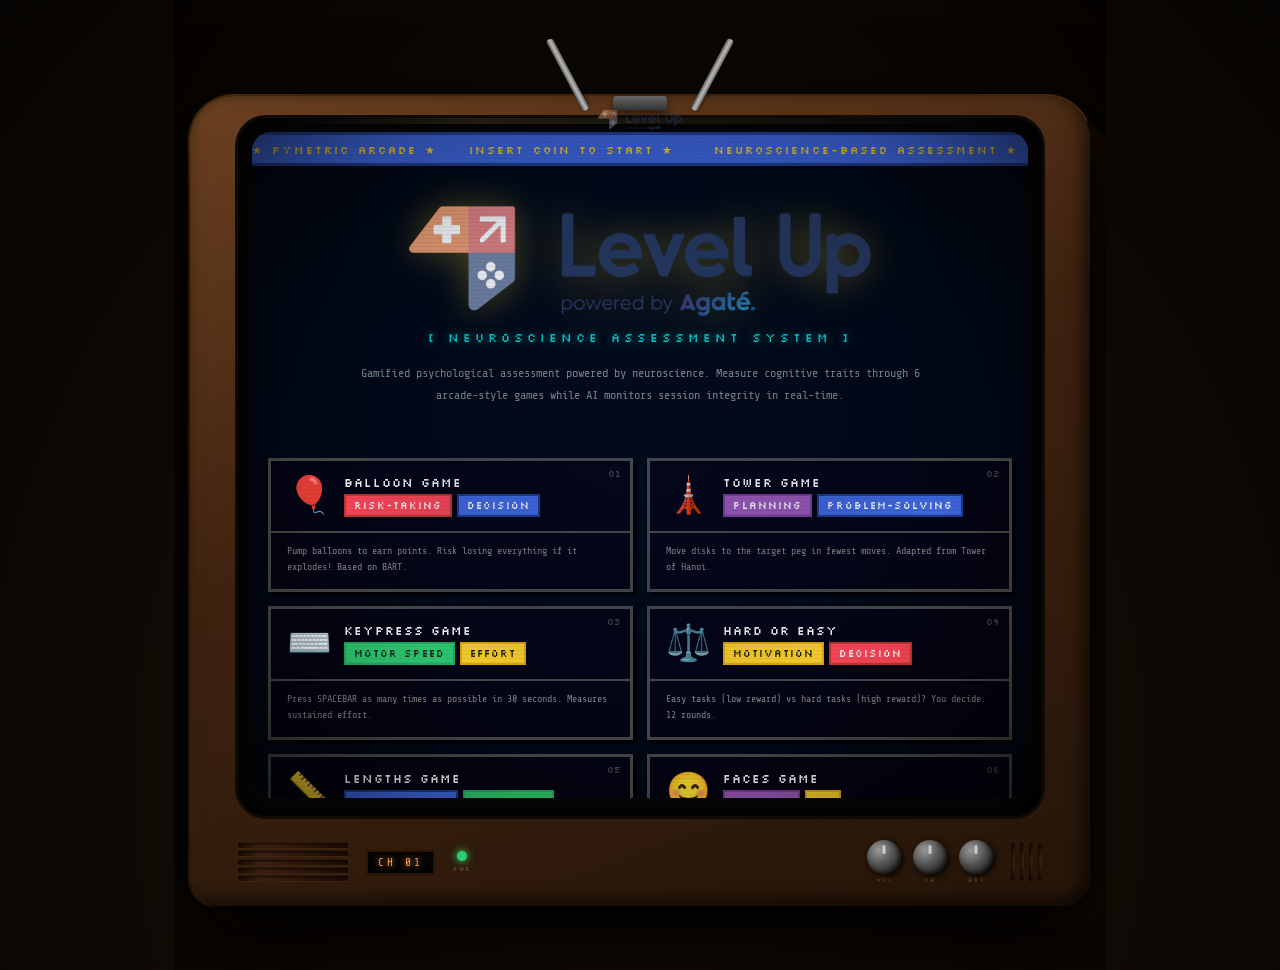
==== index.html @ 1fb8cded "Initial commit: Pymetric Arcade assessment system - 6 psychometric games: Balloon, Tower, Keypress, " ====
<!DOCTYPE html>
<html lang="en">
<head>
  <meta charset="UTF-8"/>
  <meta name="viewport" content="width=device-width, initial-scale=1.0"/>
  <title>PYMETRIC ARCADE — Neuroscience Assessment</title>
  <link rel="stylesheet" href="css/arcade.css"/>
  <style>
    /* ─── Room / background ─── */
    html, body {
      margin: 0; padding: 0;
      background: radial-gradient(ellipse at 50% 80%, #1c1008 0%, #060402 100%);
      min-height: 100vh;
      display: flex; align-items: center; justify-content: center;
      overflow-x: hidden;
    }
    body::before { display: none; } /* disable global scanline */

    /* ─── TV outer container ─── */
    .tv-stage {
      display: flex; flex-direction: column; align-items: center;
      padding: 20px 16px 40px; width: 100%;
    }

    /* ─── Antenna ─── */
    .tv-antenna {
      display: flex; justify-content: center; align-items: flex-end;
      gap: 100px; height: 90px; position: relative; z-index: 2; margin-bottom: -14px;
    }
    .antenna-pole {
      width: 7px; height: 80px;
      background: linear-gradient(to right, #555, #bbb, #666);
      border-radius: 3px; box-shadow: 1px 0 4px rgba(0,0,0,0.5);
    }
    .antenna-pole:first-child { transform: rotate(-28deg); transform-origin: bottom center; }
    .antenna-pole:last-child  { transform: rotate(28deg);  transform-origin: bottom center; }
    .antenna-hub {
      position: absolute; bottom: 0; left: 50%; transform: translateX(-50%);
      width: 54px; height: 14px;
      background: linear-gradient(180deg, #666, #333);
      border-radius: 4px 4px 0 0; box-shadow: 0 4px 8px rgba(0,0,0,0.5);
    }

    /* ─── TV Body ─── */
    .tv-body {
      background: linear-gradient(160deg, #6b4020 0%, #3e2210 45%, #251508 100%);
      border-radius: 44px 44px 28px 28px;
      padding: 22px 48px 90px;
      position: relative; width: 100%; max-width: 900px;
      box-shadow:
        inset 4px 4px 18px rgba(255,200,100,0.07),
        inset -4px -4px 18px rgba(0,0,0,0.85),
        0 30px 90px rgba(0,0,0,0.98),
        0 60px 140px rgba(0,0,0,0.5),
        20px 20px 0 #120a03,
        0 0 0 2px #5a3412;
    }
    /* Highlight rim on top */
    .tv-body::before {
      content: '';
      position: absolute; top: 22px; left: 48px; right: 48px; height: 6px;
      background: linear-gradient(90deg, transparent 5%, rgba(255,220,150,0.12) 30%, rgba(255,220,150,0.06) 70%, transparent 95%);
      border-radius: 4px; pointer-events: none;
    }

    /* Brand badge */
    .tv-brand {
      position: absolute; top: 14px; left: 50%; transform: translateX(-50%);
      font-family: var(--font-pixel); font-size: 9px; letter-spacing: 4px;
      color: rgba(255,200,100,0.4);
    }

    /* ─── Screen Bezel ─── */
    .tv-bezel {
      background: #080808; border-radius: 28px; padding: 14px 14px 18px;
      box-shadow:
        inset 8px 8px 24px rgba(0,0,0,0.95),
        inset -8px -8px 24px rgba(0,0,0,0.95),
        0 0 0 3px #0f0a04;
    }

    /* ─── CRT Screen glass ─── */
    .tv-screen {
      background: #000814; border-radius: 20px;
      overflow: hidden; position: relative;
      max-height: 74vh; overflow-y: auto; scrollbar-width: none;
    }
    .tv-screen::-webkit-scrollbar { display: none; }

    /* CRT vignette */
    .tv-screen::before {
      content: ''; position: absolute; inset: 0; border-radius: 20px;
      background: radial-gradient(ellipse at center, transparent 55%, rgba(0,0,0,0.25) 80%, rgba(0,0,0,0.6) 100%);
      z-index: 500; pointer-events: none;
    }
    /* Scanlines */
    .tv-screen::after {
      content: ''; position: absolute; inset: 0;
      background: repeating-linear-gradient(0deg, transparent, transparent 3px, rgba(0,0,0,0.06) 3px, rgba(0,0,0,0.06) 4px);
      z-index: 501; pointer-events: none; border-radius: 20px;
    }

    /* CRT phosphor glow layer */
    .screen-phosphor {
      position: absolute; inset: 0; border-radius: 20px;
      background: radial-gradient(ellipse at 50% 40%, rgba(30,60,140,0.08) 0%, rgba(0,20,60,0.12) 40%, transparent 70%);
      z-index: 502; pointer-events: none;
    }
    /* Horizontal refresh line */
    .crt-refresh-line {
      position: absolute; left: 0; right: 0; height: 3px;
      background: linear-gradient(transparent, rgba(100,160,255,0.07), transparent);
      animation: crtRefresh 8s linear infinite;
      z-index: 503; pointer-events: none;
    }
    @keyframes crtRefresh { from { top: -4px; } to { top: 100%; } }

    /* CRT static noise */
    .crt-static {
      position: absolute; inset: 0; border-radius: 20px;
      background-image: url("data:image/svg+xml,%3Csvg xmlns='http://www.w3.org/2000/svg' width='200' height='200'%3E%3Cfilter id='n'%3E%3CfeTurbulence type='fractalNoise' baseFrequency='0.9' numOctaves='4'/%3E%3C/filter%3E%3Crect width='200' height='200' filter='url(%23n)' opacity='1'/%3E%3C/svg%3E");
      background-size: 200px 200px;
      opacity: 0; z-index: 504; pointer-events: none;
      animation: staticNoise 0.15s steps(1) infinite;
    }
    @keyframes staticNoise { 0%,100%{ opacity:0; } 10%,30%,60%,80%{ opacity:0.04; } 20%,70%{ opacity:0.02; } }

    /* ─── Content inside screen ─── */
    .screen-content { position: relative; z-index: 1; padding-bottom: 20px; }

    .ticker-wrap {
      background: var(--color-pixel-blue);
      border-bottom: 3px solid var(--color-pixel-darkBlue);
      overflow: hidden; padding: 5px 0;
      position: sticky; top: 0; z-index: 50;
    }

    .hero-section { text-align: center; padding: 40px 20px 24px; }
    .hero-title {
      font-family: var(--font-pixel);
      font-size: clamp(24px, 5vw, 52px);
      color: var(--color-pixel-yellow);
      text-shadow: 4px 4px 0 var(--color-pixel-darkRed), 0 0 40px rgba(255,211,42,0.35);
      letter-spacing: 6px; line-height: 1.25; margin-bottom: 8px;
    }
    .hero-subtitle {
      font-family: var(--font-pixel); font-size: clamp(9px, 1.5vw, 12px);
      color: var(--color-pixel-cyan); letter-spacing: 4px;
      text-shadow: 0 0 8px rgba(0,206,201,0.6); margin-bottom: 18px;
    }
    .hero-desc {
      font-family: var(--font-retro); color: var(--color-pixel-lightGray);
      font-size: 12px; max-width: 560px; margin: 0 auto 28px; line-height: 1.8;
    }

    .games-grid {
      display: grid; grid-template-columns: repeat(auto-fill, minmax(240px, 1fr));
      gap: 14px; max-width: 860px; margin: 0 auto 28px; padding: 0 16px;
    }
    .game-card {
      background: rgba(5,5,20,0.95); border: 3px solid var(--color-pixel-gray);
      box-shadow: var(--shadow-pixel); transition: var(--transition-bounce);
      overflow: hidden; position: relative;
    }
    .game-card:hover { transform: translateY(-5px); box-shadow: var(--shadow-pixel-glow-blue); border-color: var(--color-pixel-blue); }
    .game-card-top { padding: 14px 16px; display: flex; align-items: center; gap: 12px; border-bottom: 2px solid var(--color-pixel-gray); }
    .game-icon { font-size: 36px; line-height: 1; flex-shrink: 0; }
    .game-num { position: absolute; top: 7px; right: 9px; font-family: var(--font-pixel); font-size: 9px; color: var(--color-pixel-gray); }
    .game-name { font-family: var(--font-pixel); font-size: 12px; color: var(--color-pixel-white); letter-spacing: 1px; margin-bottom: 4px; }
    .game-tags { display: flex; gap: 5px; flex-wrap: wrap; }
    .game-body { padding: 10px 16px 14px; }
    .game-desc { font-size: 10px; color: var(--color-pixel-lightGray); line-height: 1.6; }

    .form-section {
      max-width: 460px; margin: 0 auto 28px;
      background: rgba(5,5,20,0.95); border: 3px solid var(--color-pixel-blue);
      box-shadow: var(--shadow-pixel-glow-blue); padding: 20px;
    }
    .form-title { font-family: var(--font-pixel); font-size: 14px; color: var(--color-pixel-yellow); letter-spacing: 2px; margin-bottom: 16px; text-align: center; }
    .form-group { margin-bottom: 12px; }
    .form-label { display: block; font-family: var(--font-pixel); font-size: 9px; color: var(--color-pixel-lightGray); letter-spacing: 2px; margin-bottom: 5px; }
    .form-input {
      width: 100%; background: #050510; border: 2px solid var(--color-pixel-gray);
      color: var(--color-pixel-white); font-family: var(--font-retro);
      font-size: 13px; padding: 9px 10px; outline: none;
      transition: var(--transition-pixel); box-sizing: border-box;
    }
    .form-input:focus { border-color: var(--color-pixel-blue); box-shadow: 0 0 8px rgba(65,105,225,0.3); }

    .start-btn-wrap { text-align: center; margin-top: 16px; }
    .btn-start {
      font-family: var(--font-pixel); font-size: 16px; letter-spacing: 3px;
      padding: 14px 44px; background: var(--color-pixel-green);
      border: 4px solid var(--color-pixel-darkGreen); color: #0a1a0a;
      cursor: pointer; box-shadow: var(--shadow-pixel-glow-green);
      transition: var(--transition-bounce); display: inline-block;
    }
    .btn-start:hover { transform: scale(1.05) translateY(-3px); }
    .btn-start:active { transform: scale(0.97); }
    .coin-insert {
      font-family: var(--font-pixel); font-size: 10px; letter-spacing: 3px;
      color: var(--color-pixel-yellow); text-align: center;
      animation: pulse 1.5s ease infinite; margin-top: 10px;
    }

    /* ─── TV Controls panel ─── */
    .tv-controls {
      position: absolute; bottom: 18px; left: 48px; right: 48px;
      display: flex; align-items: center; gap: 18px; height: 52px;
    }
    .tv-speaker { display: flex; flex-direction: column; justify-content: space-between; height: 38px; width: 110px; }
    .speaker-bar {
      height: 5px;
      background: linear-gradient(90deg, #1a0a04, #3d2010 20%, #1a0a04);
      border-radius: 2px;
      box-shadow: inset 0 1px 2px rgba(0,0,0,0.8), 0 1px 0 rgba(255,200,100,0.06);
    }
    .tv-channel-box {
      background: #050505; border: 2px solid #2a1505; padding: 4px 10px;
      font-family: var(--font-retro); font-size: 11px; color: #ff9f43;
      letter-spacing: 3px; text-shadow: 0 0 6px rgba(255,159,67,0.9);
      box-shadow: inset 0 0 8px rgba(0,0,0,0.9);
    }
    .tv-led-wrap { display: flex; flex-direction: column; align-items: center; gap: 4px; }
    .tv-led {
      width: 10px; height: 10px; border-radius: 50%;
      background: #ff4757; box-shadow: 0 0 6px #ff4757, 0 0 12px rgba(255,71,87,0.4);
      animation: ledPulse 2s ease infinite;
    }
    .tv-led.on { background: #2ecc71; box-shadow: 0 0 6px #2ecc71, 0 0 12px rgba(46,204,113,0.4); }
    .tv-led-label { font-family: var(--font-pixel); font-size: 6px; color: rgba(255,200,100,0.3); letter-spacing: 1px; }
    @keyframes ledPulse { 0%,100%{ opacity:1; } 50%{ opacity:0.5; } }
    .tv-knobs { display: flex; gap: 12px; }
    .tv-knob {
      width: 34px; height: 34px; border-radius: 50%;
      background: radial-gradient(circle at 35% 30%, #999, #4a4a4a 50%, #1a1a1a);
      box-shadow: 2px 2px 6px rgba(0,0,0,0.9), inset -2px -2px 4px rgba(0,0,0,0.6);
      cursor: pointer; position: relative; flex-shrink: 0; transition: transform 0.2s;
    }
    .tv-knob:hover { transform: rotate(30deg); }
    .tv-knob::after { content: ''; position: absolute; top: 5px; left: 50%; transform: translateX(-50%); width: 3px; height: 9px; background: #ccc; border-radius: 2px; }
    .knob-label { font-family: var(--font-pixel); font-size: 6px; color: rgba(255,200,100,0.25); letter-spacing: 1px; text-align: center; margin-top: 2px; }
    .tv-knob-wrap { display: flex; flex-direction: column; align-items: center; }
    .tv-vent { margin-left: auto; display: flex; gap: 5px; height: 38px; }
    .vent-line { width: 4px; height: 100%; border-radius: 2px; background: linear-gradient(180deg, #1a0a04, #3d2010 50%, #1a0a04); box-shadow: inset 1px 0 2px rgba(0,0,0,0.7); }

    .tv-shadow { width: 70%; max-width: 700px; height: 20px; margin-top: 4px; background: radial-gradient(ellipse at center, rgba(0,0,0,0.7) 0%, transparent 70%); border-radius: 50%; }

    .arcade-footer { text-align: center; padding: 8px; font-family: var(--font-pixel); font-size: 7px; color: rgba(255,200,100,0.15); letter-spacing: 2px; }
  </style>
</head>
<body>
<div class="tv-stage">

  <!-- Antenna -->
  <div class="tv-antenna">
    <div class="antenna-pole"></div>
    <div class="antenna-hub"></div>
    <div class="antenna-pole"></div>
  </div>

  <!-- TV Body -->
  <div class="tv-body">
    <div class="tv-brand">
      <img src="Logo_Full Color - transparent.png" alt="Pymetric"
        style="height:20px;width:auto;opacity:0.45;image-rendering:auto;vertical-align:middle;">
    </div>

    <!-- Screen Bezel -->
    <div class="tv-bezel">
      <div class="tv-screen" id="tv-screen">
        <div class="screen-phosphor"></div>
        <div class="crt-refresh-line"></div>
        <div class="crt-static"></div>

        <div class="screen-content">
          <!-- Ticker -->
          <div class="ticker-wrap">
            <span class="ticker-content">
              ★ PYMETRIC ARCADE ★ &nbsp;&nbsp;&nbsp;INSERT COIN TO START ★ &nbsp;&nbsp;&nbsp;
              NEUROSCIENCE-BASED ASSESSMENT ★ &nbsp;&nbsp;&nbsp;
              6 GAMES ★ BALLOON ★ TOWER ★ KEYPRESS ★ HARD/EASY ★ LENGTHS ★ FACES ★ &nbsp;&nbsp;&nbsp;
              HIGH SCORE: AWAITING CHALLENGER ★
            </span>
          </div>

          <!-- Hero -->
          <div class="hero-section">
            <div style="margin-bottom:10px;">
              <img src="Logo_Full Color - transparent.png" alt="Pymetric"
                style="height:clamp(60px,10vw,110px);width:auto;max-width:80%;image-rendering:auto;filter:drop-shadow(0 0 18px rgba(255,211,42,0.35));">
            </div>
            <div class="hero-subtitle">[ NEUROSCIENCE ASSESSMENT SYSTEM ]</div>
            <p class="hero-desc">
              Gamified psychological assessment powered by neuroscience.
              Measure cognitive traits through 6 arcade-style games while
              AI monitors session integrity in real-time.
            </p>
          </div>

          <!-- Game cards -->
          <div class="games-grid">
            <div class="game-card">
              <span class="game-num">01</span>
              <div class="game-card-top"><div class="game-icon">🎈</div><div><div class="game-name">BALLOON GAME</div><div class="game-tags"><span class="badge badge-red">Risk-Taking</span><span class="badge badge-blue">Decision</span></div></div></div>
              <div class="game-body"><p class="game-desc">Pump balloons to earn points. Risk losing everything if it explodes! Based on BART.</p></div>
            </div>
            <div class="game-card">
              <span class="game-num">02</span>
              <div class="game-card-top"><div class="game-icon">🗼</div><div><div class="game-name">TOWER GAME</div><div class="game-tags"><span class="badge badge-purple">Planning</span><span class="badge badge-blue">Problem-Solving</span></div></div></div>
              <div class="game-body"><p class="game-desc">Move disks to the target peg in fewest moves. Adapted from Tower of Hanoi.</p></div>
            </div>
            <div class="game-card">
              <span class="game-num">03</span>
              <div class="game-card-top"><div class="game-icon">⌨️</div><div><div class="game-name">KEYPRESS GAME</div><div class="game-tags"><span class="badge badge-green">Motor Speed</span><span class="badge badge-yellow">Effort</span></div></div></div>
              <div class="game-body"><p class="game-desc">Press SPACEBAR as many times as possible in 30 seconds. Measures sustained effort.</p></div>
            </div>
            <div class="game-card">
              <span class="game-num">04</span>
              <div class="game-card-top"><div class="game-icon">⚖️</div><div><div class="game-name">HARD OR EASY</div><div class="game-tags"><span class="badge badge-yellow">Motivation</span><span class="badge badge-red">Decision</span></div></div></div>
              <div class="game-body"><p class="game-desc">Easy tasks (low reward) vs hard tasks (high reward)? You decide. 12 rounds.</p></div>
            </div>
            <div class="game-card">
              <span class="game-num">05</span>
              <div class="game-card-top"><div class="game-icon">📏</div><div><div class="game-name">LENGTHS GAME</div><div class="game-tags"><span class="badge badge-blue">Quantitative</span><span class="badge badge-green">Attention</span></div></div></div>
              <div class="game-body"><p class="game-desc">Click the longer bar — fast and accurately. 20 progressively harder questions.</p></div>
            </div>
            <div class="game-card">
              <span class="game-num">06</span>
              <div class="game-card-top"><div class="game-icon">😊</div><div><div class="game-name">FACES GAME</div><div class="game-tags"><span class="badge badge-purple">Emotion</span><span class="badge badge-yellow">EQ</span></div></div></div>
              <div class="game-body"><p class="game-desc">Identify emotions shown in facial expressions. 16 questions. Measures EQ.</p></div>
            </div>
          </div>

          <!-- Form -->
          <div class="form-section">
            <div class="form-title">▶ INSERT PLAYER DATA ◀</div>
            <div class="form-group">
              <label class="form-label">FULL NAME</label>
              <input type="text" id="playerName" class="form-input" placeholder="Enter your name..." autocomplete="off"/>
            </div>
            <div class="form-group">
              <label class="form-label">PARTICIPANT ID / NIM</label>
              <input type="text" id="playerId" class="form-input" placeholder="e.g. 2024001..." autocomplete="off"/>
            </div>
            <div class="form-group">
              <label class="form-label">ROLE / POSITION APPLIED</label>
              <input type="text" id="playerRole" class="form-input" placeholder="e.g. Marketing Analyst..." autocomplete="off"/>
            </div>
            <div id="form-error" class="alert alert-danger hidden" style="margin-top:10px;">
              Please fill in all fields before starting.
            </div>
            <div class="start-btn-wrap">
              <button class="btn-start" id="btnStart" onclick="startAssessment()">▶ START ASSESSMENT ◀</button>
              <div class="coin-insert">[ INSERT COIN TO CONTINUE ]</div>
            </div>
          </div>

          <div class="arcade-footer">© PYMETRIC ARCADE 2025 ★ NEUROSCIENCE-BASED ASSESSMENT ★ ALL SESSIONS ARE MONITORED</div>
        </div>
      </div>
    </div>

    <!-- Controls Panel -->
    <div class="tv-controls">
      <div class="tv-speaker">
        <div class="speaker-bar"></div><div class="speaker-bar"></div>
        <div class="speaker-bar"></div><div class="speaker-bar"></div>
        <div class="speaker-bar"></div>
      </div>
      <div class="tv-channel-box" id="tv-ch">CH 01</div>
      <div class="tv-led-wrap">
        <div class="tv-led on" id="tv-led"></div>
        <div class="tv-led-label">PWR</div>
      </div>
      <div style="flex:1"></div>
      <div class="tv-knobs">
        <div class="tv-knob-wrap"><div class="tv-knob" title="Volume"></div><div class="knob-label">VOL</div></div>
        <div class="tv-knob-wrap"><div class="tv-knob" title="Channel" onclick="cycleChannel()"></div><div class="knob-label">CH</div></div>
        <div class="tv-knob-wrap"><div class="tv-knob" title="Brightness"></div><div class="knob-label">BRT</div></div>
      </div>
      <div class="tv-vent">
        <div class="vent-line"></div><div class="vent-line"></div>
        <div class="vent-line"></div><div class="vent-line"></div>
      </div>
    </div>
  </div>

  <div class="tv-shadow"></div>
</div>

<script>
  let channel = 1;
  function cycleChannel() {
    channel = channel >= 6 ? 1 : channel + 1;
    document.getElementById('tv-ch').textContent = `CH 0${channel}`;
    const s = document.querySelector('.crt-static');
    s.style.opacity = '0.18';
    setTimeout(() => { s.style.opacity = ''; }, 200);
  }

  function startAssessment() {
    const name = document.getElementById('playerName').value.trim();
    const id   = document.getElementById('playerId').value.trim();
    const role = document.getElementById('playerRole').value.trim();
    const err  = document.getElementById('form-error');

    if (!name || !id || !role) {
      err.classList.remove('hidden');
      err.classList.add('anim-shake');
      const s = document.querySelector('.crt-static');
      s.style.opacity = '0.2';
      setTimeout(() => { err.classList.remove('anim-shake'); s.style.opacity = ''; }, 600);
      return;
    }
    err.classList.add('hidden');

    sessionStorage.setItem('pymetric_name',  name);
    sessionStorage.setItem('pymetric_id',    id);
    sessionStorage.setItem('pymetric_role',  role);
    sessionStorage.setItem('pymetric_start', Date.now());

    const btn = document.getElementById('btnStart');
    btn.textContent = '▶ LOADING... ◀';
    btn.style.pointerEvents = 'none';
    btn.style.opacity = '0.6';

    document.getElementById('tv-led').classList.remove('on');

    // CRT power-off transition then redirect
    const screen = document.getElementById('tv-screen');
    screen.style.transition = 'all 0.35s ease';
    screen.style.filter = 'brightness(2)';
    setTimeout(() => {
      screen.style.filter = 'brightness(0)';
      screen.style.transform = 'scaleY(0.015)';
      setTimeout(() => { window.location.href = 'assessment.html'; }, 450);
    }, 220);
  }

  document.addEventListener('keydown', e => { if (e.key === 'Enter') startAssessment(); });
</script>
</body>
</html>
---- css/arcade.css ----
/* ============================================================
   PYMETRIC ARCADE - Design System
   Based on ArcadeUI pixel-art style
   ============================================================ */

@import url('https://fonts.googleapis.com/css2?family=Silkscreen:wght@400;700&family=Share+Tech+Mono&display=swap');

:root {
  --color-pixel-black: #1a1a1a;
  --color-pixel-darkGray: #2c2c2c;
  --color-pixel-gray: #4a4a4a;
  --color-pixel-lightGray: #8a8a8a;
  --color-pixel-white: #fafafa;
  --color-pixel-blue: #4169e1;
  --color-pixel-darkBlue: #1e3c8c;
  --color-pixel-red: #ff4757;
  --color-pixel-darkRed: #c0392b;
  --color-pixel-green: #2ecc71;
  --color-pixel-darkGreen: #27ae60;
  --color-pixel-yellow: #ffd32a;
  --color-pixel-orange: #ff9f43;
  --color-pixel-purple: #9b59b6;
  --color-pixel-pink: #fd79a8;
  --color-pixel-cyan: #00cec9;

  --font-pixel: "Silkscreen", "Monaco", monospace;
  --font-retro: "Share Tech Mono", "Roboto Mono", monospace;

  --shadow-pixel: 4px 4px 0px 0px rgba(0,0,0,0.75);
  --shadow-pixel-sm: 2px 2px 0px 0px rgba(0,0,0,0.75);
  --shadow-pixel-lg: 6px 6px 0px 0px rgba(0,0,0,0.75);
  --shadow-pixel-xl: 8px 8px 0px 0px rgba(0,0,0,0.75);
  --shadow-pixel-glow-blue: 0 0 20px rgba(65,105,225,0.6), 4px 4px 0px #1e3c8c;
  --shadow-pixel-glow-green: 0 0 20px rgba(46,204,113,0.6), 4px 4px 0px #27ae60;
  --shadow-pixel-glow-red: 0 0 20px rgba(255,71,87,0.6), 4px 4px 0px #c0392b;
  --shadow-pixel-glow-yellow: 0 0 20px rgba(255,211,42,0.6), 4px 4px 0px #e6a817;

  --transition-pixel: all 0.2s cubic-bezier(0.4, 0, 0.2, 1);
  --transition-bounce: all 0.3s cubic-bezier(0.68, -0.55, 0.265, 1.55);
}

* {
  box-sizing: border-box;
  margin: 0;
  padding: 0;
  image-rendering: pixelated;
}

body {
  background-color: var(--color-pixel-black);
  color: var(--color-pixel-white);
  font-family: var(--font-retro);
  min-height: 100vh;
  overflow-x: hidden;
  user-select: none;
}

/* Scanline overlay */
body::before {
  content: '';
  position: fixed;
  top: 0; left: 0; right: 0; bottom: 0;
  background: repeating-linear-gradient(
    0deg,
    transparent,
    transparent 2px,
    rgba(0,0,0,0.03) 2px,
    rgba(0,0,0,0.03) 4px
  );
  pointer-events: none;
  z-index: 9999;
}

/* ── Typography ── */
.font-pixel  { font-family: var(--font-pixel); }
.font-retro  { font-family: var(--font-retro); }

h1, h2, h3 { font-family: var(--font-pixel); }

/* ── Buttons ── */
.btn {
  font-family: var(--font-pixel);
  display: inline-block;
  text-align: center;
  cursor: pointer;
  border: 4px solid;
  box-shadow: var(--shadow-pixel);
  transform: translateY(0);
  transition: var(--transition-pixel);
  text-decoration: none;
  padding: 10px 20px;
  font-size: 14px;
  letter-spacing: 1px;
}
.btn:hover  { transform: translateY(2px); box-shadow: var(--shadow-pixel-sm); }
.btn:active { transform: translateY(4px); box-shadow: none; }
.btn:disabled, .btn.disabled {
  opacity: 0.5; cursor: not-allowed;
  transform: none; box-shadow: var(--shadow-pixel);
}

.btn-primary   { background: var(--color-pixel-blue);   color: #fff; border-color: var(--color-pixel-darkBlue); }
.btn-primary:hover { background: var(--color-pixel-darkBlue); }
.btn-secondary { background: var(--color-pixel-gray);   color: #fff; border-color: var(--color-pixel-darkGray); }
.btn-danger    { background: var(--color-pixel-red);    color: #fff; border-color: var(--color-pixel-darkRed); }
.btn-success   { background: var(--color-pixel-green);  color: #1a1a1a; border-color: var(--color-pixel-darkGreen); }
.btn-warning   { background: var(--color-pixel-yellow); color: #1a1a1a; border-color: #e6a817; }
.btn-purple    { background: var(--color-pixel-purple); color: #fff; border-color: #7d3c98; }
.btn-orange    { background: var(--color-pixel-orange); color: #1a1a1a; border-color: #e07b15; }
.btn-cyan      { background: var(--color-pixel-cyan);   color: #1a1a1a; border-color: #00a8a4; }

.btn-lg { padding: 14px 28px; font-size: 16px; }
.btn-sm { padding: 6px 14px;  font-size: 11px; }

/* ── Cards ── */
.card {
  background: var(--color-pixel-darkGray);
  border: 4px solid var(--color-pixel-gray);
  box-shadow: var(--shadow-pixel);
  font-family: var(--font-retro);
  transition: var(--transition-pixel);
}
.card:hover { box-shadow: var(--shadow-pixel-lg); transform: translateY(-2px); }
.card-title {
  background: var(--color-pixel-gray);
  color: var(--color-pixel-white);
  padding: 8px 12px;
  font-family: var(--font-pixel);
  font-size: 13px;
  border-bottom: 4px solid var(--color-pixel-black);
  letter-spacing: 1px;
}
.card-body  { padding: 16px; }
.card-footer {
  background: var(--color-pixel-gray);
  padding: 8px 12px;
  border-top: 4px solid var(--color-pixel-black);
}

/* Colour variants */
.card-blue   { border-color: var(--color-pixel-blue);   box-shadow: var(--shadow-pixel-glow-blue); }
.card-green  { border-color: var(--color-pixel-green);  box-shadow: var(--shadow-pixel-glow-green); }
.card-red    { border-color: var(--color-pixel-red);    box-shadow: var(--shadow-pixel-glow-red); }
.card-yellow { border-color: var(--color-pixel-yellow); box-shadow: var(--shadow-pixel-glow-yellow); }

/* ── Progress Bar ── */
.progress-bar-wrap {
  background: var(--color-pixel-black);
  border: 3px solid var(--color-pixel-gray);
  height: 20px;
  position: relative;
  overflow: hidden;
}
.progress-bar-fill {
  height: 100%;
  background: var(--color-pixel-green);
  transition: width 0.4s ease;
  position: relative;
}
.progress-bar-fill::after {
  content: '';
  position: absolute;
  top: 0; left: 0; right: 0; bottom: 0;
  background: repeating-linear-gradient(
    90deg, transparent, transparent 8px, rgba(255,255,255,0.15) 8px, rgba(255,255,255,0.15) 16px
  );
}

/* ── Badge ── */
.badge {
  font-family: var(--font-pixel);
  font-size: 10px;
  padding: 3px 8px;
  border: 2px solid;
  display: inline-block;
  letter-spacing: 1px;
}
.badge-blue   { background: var(--color-pixel-blue);   border-color: var(--color-pixel-darkBlue);   color: #fff; }
.badge-green  { background: var(--color-pixel-green);  border-color: var(--color-pixel-darkGreen);  color: #1a1a1a; }
.badge-red    { background: var(--color-pixel-red);    border-color: var(--color-pixel-darkRed);    color: #fff; }
.badge-yellow { background: var(--color-pixel-yellow); border-color: #e6a817;                       color: #1a1a1a; }
.badge-purple { background: var(--color-pixel-purple); border-color: #7d3c98;                       color: #fff; }

/* ── Alert / Notification ── */
.alert {
  font-family: var(--font-pixel);
  font-size: 12px;
  padding: 12px 16px;
  border: 4px solid;
  margin-bottom: 12px;
  letter-spacing: 0.5px;
}
.alert-danger  { background: rgba(255,71,87,0.15);   border-color: var(--color-pixel-red);    color: var(--color-pixel-red); }
.alert-warning { background: rgba(255,211,42,0.15);  border-color: var(--color-pixel-yellow); color: var(--color-pixel-yellow); }
.alert-success { background: rgba(46,204,113,0.15);  border-color: var(--color-pixel-green);  color: var(--color-pixel-green); }
.alert-info    { background: rgba(65,105,225,0.15);  border-color: var(--color-pixel-blue);   color: var(--color-pixel-blue); }

/* ── Glowing Text ── */
.glow-text-blue   { text-shadow: 0 0 10px rgba(65,105,225,0.9), 0 0 20px rgba(65,105,225,0.6); color: #7ba4ff; }
.glow-text-green  { text-shadow: 0 0 10px rgba(46,204,113,0.9), 0 0 20px rgba(46,204,113,0.6); color: #7df5aa; }
.glow-text-red    { text-shadow: 0 0 10px rgba(255,71,87,0.9),  0 0 20px rgba(255,71,87,0.6);  color: #ff8c96; }
.glow-text-yellow { text-shadow: 0 0 10px rgba(255,211,42,0.9), 0 0 20px rgba(255,211,42,0.6); color: #ffe680; }

/* ── Pixel Border ── */
.pixel-border { border: 4px solid var(--color-pixel-gray); box-shadow: var(--shadow-pixel); }
.pixel-border-blue { border: 4px solid var(--color-pixel-blue); }

/* ── Layout ── */
.container { max-width: 1100px; margin: 0 auto; padding: 0 16px; }
.screen    { min-height: 100vh; display: flex; flex-direction: column; }

/* ── CRT / Arcade screen effect ── */
.crt-screen {
  background: radial-gradient(ellipse at center, rgba(0,0,50,0.05) 0%, rgba(0,0,0,0.3) 100%);
  position: relative;
}

/* ── Header bar ── */
.arcade-header {
  background: var(--color-pixel-black);
  border-bottom: 4px solid var(--color-pixel-blue);
  padding: 12px 20px;
  display: flex;
  align-items: center;
  justify-content: space-between;
  box-shadow: 0 4px 0 var(--color-pixel-darkBlue);
}
.arcade-logo {
  font-family: var(--font-pixel);
  font-size: 20px;
  color: var(--color-pixel-yellow);
  text-shadow: 3px 3px 0 var(--color-pixel-darkRed), 0 0 20px rgba(255,211,42,0.5);
  letter-spacing: 3px;
}

/* ── Marquee / ticker ── */
.ticker-wrap {
  background: var(--color-pixel-blue);
  border-top: 3px solid var(--color-pixel-darkBlue);
  border-bottom: 3px solid var(--color-pixel-darkBlue);
  overflow: hidden;
  padding: 6px 0;
}
.ticker-content {
  display: inline-block;
  white-space: nowrap;
  animation: ticker 30s linear infinite;
  font-family: var(--font-pixel);
  font-size: 11px;
  color: var(--color-pixel-yellow);
  letter-spacing: 2px;
}
@keyframes ticker { from { transform: translateX(100vw); } to { transform: translateX(-100%); } }

/* ── Pixel divider ── */
.pixel-divider {
  border: none;
  border-top: 4px solid var(--color-pixel-gray);
  margin: 16px 0;
}

/* ── Score display ── */
.score-display {
  font-family: var(--font-pixel);
  font-size: 28px;
  color: var(--color-pixel-yellow);
  text-shadow: 3px 3px 0 rgba(0,0,0,0.5);
  letter-spacing: 3px;
}
.score-label {
  font-family: var(--font-pixel);
  font-size: 10px;
  color: var(--color-pixel-lightGray);
  letter-spacing: 2px;
  text-transform: uppercase;
}

/* ── Timer ── */
.timer-display {
  font-family: var(--font-pixel);
  font-size: 32px;
  color: var(--color-pixel-green);
  text-shadow: 0 0 10px rgba(46,204,113,0.6);
  letter-spacing: 4px;
}
.timer-display.warning  { color: var(--color-pixel-yellow); text-shadow: 0 0 10px rgba(255,211,42,0.6); }
.timer-display.critical { color: var(--color-pixel-red);    text-shadow: 0 0 10px rgba(255,71,87,0.6); animation: blink 0.5s step-end infinite; }
@keyframes blink { 50% { opacity: 0; } }

/* ── Game panel ── */
.game-panel {
  background: #0d0d1a;
  border: 4px solid var(--color-pixel-blue);
  box-shadow: inset 0 0 40px rgba(65,105,225,0.1), var(--shadow-pixel-glow-blue);
  padding: 24px;
  margin: 20px auto;
  border-radius: 4px;
  max-width: 800px;
  position: relative;
}
.game-panel::before {
  content: '';
  position: absolute;
  top: -4px; left: 20px; right: 20px; height: 4px;
  background: linear-gradient(90deg, transparent, var(--color-pixel-blue), transparent);
}

/* ── Instruction box ── */
.instruction-box {
  background: rgba(65,105,225,0.1);
  border: 3px solid var(--color-pixel-blue);
  padding: 14px;
  margin-bottom: 16px;
  font-size: 13px;
  line-height: 1.8;
  color: var(--color-pixel-lightGray);
}

/* ── Money / Points ── */
.money-display {
  font-family: var(--font-pixel);
  font-size: 22px;
  color: var(--color-pixel-green);
  text-shadow: 0 0 10px rgba(46,204,113,0.6);
}
.money-lost   { color: var(--color-pixel-red);   text-shadow: 0 0 10px rgba(255,71,87,0.6); animation: flashRed 0.3s; }
.money-gained { color: var(--color-pixel-green);  animation: flashGreen 0.3s; }
@keyframes flashRed   { 0%,100%{ opacity:1; } 50%{ opacity:0.3; } }
@keyframes flashGreen { 0%{ transform:scale(1.3); } 100%{ transform:scale(1); } }

/* ── Animations ── */
@keyframes pixelPop {
  0%   { transform: scale(0);   opacity: 0; }
  60%  { transform: scale(1.2); opacity: 1; }
  100% { transform: scale(1);   opacity: 1; }
}
@keyframes slideInDown { from { transform: translateY(-30px); opacity:0; } to { transform: translateY(0); opacity:1; } }
@keyframes shake {
  0%,100%{ transform:translateX(0); }
  20%    { transform:translateX(-8px); }
  40%    { transform:translateX(8px); }
  60%    { transform:translateX(-4px); }
  80%    { transform:translateX(4px); }
}
@keyframes explode {
  0%  { transform:scale(1);   opacity:1; }
  50% { transform:scale(2.5); opacity:0.7; }
  100%{ transform:scale(0);   opacity:0; }
}
@keyframes floatUp {
  from { transform:translateY(0);   opacity:1; }
  to   { transform:translateY(-60px); opacity:0; }
}
@keyframes pulse { 0%,100%{ opacity:1; } 50%{ opacity:0.4; } }
@keyframes scanline { from { background-position: 0 0; } to { background-position: 0 100%; } }
@keyframes glowPulse {
  0%,100%{ box-shadow: 0 0 10px rgba(65,105,225,0.4); }
  50%    { box-shadow: 0 0 30px rgba(65,105,225,0.9); }
}

.anim-pop       { animation: pixelPop 0.4s ease forwards; }
.anim-shake     { animation: shake 0.5s ease; }
.anim-slide-in  { animation: slideInDown 0.4s ease forwards; }
.anim-pulse     { animation: pulse 1.5s ease infinite; }
.anim-glow      { animation: glowPulse 2s ease infinite; }

/* ── Proctoring overlay ── */
#proctor-overlay {
  position: fixed;
  inset: 0;
  background: rgba(255,0,0,0.92);
  z-index: 99999;
  display: flex;
  align-items: center;
  justify-content: center;
  flex-direction: column;
  gap: 20px;
}
#proctor-overlay h1 {
  font-family: var(--font-pixel);
  font-size: 40px;
  color: #fff;
  text-shadow: 4px 4px 0 #800000;
  letter-spacing: 4px;
  animation: blink 0.8s step-end infinite;
}
#proctor-overlay p {
  font-family: var(--font-pixel);
  font-size: 14px;
  color: rgba(255,255,255,0.9);
  letter-spacing: 2px;
  text-align: center;
}

/* Webcam feed */
#proctor-cam-wrap {
  position: fixed;
  top: 12px; right: 12px;
  width: 140px;
  height: 100px;
  border: 3px solid var(--color-pixel-green);
  box-shadow: var(--shadow-pixel-glow-green);
  z-index: 9000;
  overflow: hidden;
  background: #000;
}
#proctor-cam-wrap video {
  width: 100%; height: 100%;
  object-fit: cover;
  transform: scaleX(-1);
}
#proctor-status {
  position: fixed;
  top: 116px; right: 12px;
  font-family: var(--font-pixel);
  font-size: 9px;
  color: var(--color-pixel-green);
  letter-spacing: 1px;
  z-index: 9000;
  background: rgba(0,0,0,0.7);
  padding: 4px 6px;
  border: 2px solid var(--color-pixel-green);
  width: 140px;
  text-align: center;
}
#proctor-warn-banner {
  position: fixed;
  top: 0; left: 0; right: 0;
  background: var(--color-pixel-red);
  color: #fff;
  font-family: var(--font-pixel);
  font-size: 13px;
  letter-spacing: 2px;
  text-align: center;
  padding: 8px;
  z-index: 9998;
  display: none;
  animation: slideInDown 0.3s ease;
}

/* ── Sidebar / step list ── */
.game-stepper {
  display: flex;
  flex-direction: column;
  gap: 8px;
  padding: 12px;
}
.step-item {
  display: flex;
  align-items: center;
  gap: 10px;
  padding: 8px 12px;
  border: 3px solid var(--color-pixel-gray);
  font-family: var(--font-pixel);
  font-size: 10px;
  letter-spacing: 1px;
  color: var(--color-pixel-lightGray);
  transition: var(--transition-pixel);
}
.step-item.active   { border-color: var(--color-pixel-blue);   color: var(--color-pixel-blue);   background: rgba(65,105,225,0.1); }
.step-item.done     { border-color: var(--color-pixel-green);  color: var(--color-pixel-green);  background: rgba(46,204,113,0.1); }
.step-item.locked   { opacity: 0.4; }
.step-num {
  width: 24px; height: 24px;
  background: var(--color-pixel-darkGray);
  border: 2px solid currentColor;
  display: flex; align-items: center; justify-content: center;
  font-size: 11px; flex-shrink: 0;
}
.step-item.done .step-num::after { content: '✓'; }

/* ── Modal ── */
.modal-backdrop {
  position: fixed; inset: 0;
  background: rgba(0,0,0,0.85);
  z-index: 8000;
  display: flex; align-items: center; justify-content: center;
}
.modal-box {
  background: var(--color-pixel-darkGray);
  border: 4px solid var(--color-pixel-blue);
  box-shadow: var(--shadow-pixel-glow-blue);
  padding: 24px;
  max-width: 500px; width: 90%;
  animation: slideInDown 0.4s ease;
  position: relative;
}
.modal-title {
  font-family: var(--font-pixel);
  font-size: 18px;
  color: var(--color-pixel-yellow);
  letter-spacing: 2px;
  margin-bottom: 16px;
  padding-bottom: 12px;
  border-bottom: 4px solid var(--color-pixel-gray);
}
.modal-close {
  position: absolute; top: 12px; right: 12px;
  background: var(--color-pixel-red); border: 3px solid var(--color-pixel-darkRed);
  color: #fff; font-family: var(--font-pixel);
  width: 30px; height: 30px;
  display: flex; align-items: center; justify-content: center;
  cursor: pointer; font-size: 14px;
}

/* ── Pixel Tables ── */
.pixel-table { width: 100%; border-collapse: collapse; font-size: 12px; }
.pixel-table th, .pixel-table td { border: 2px solid var(--color-pixel-gray); padding: 8px 12px; text-align: left; }
.pixel-table th { background: var(--color-pixel-gray); font-family: var(--font-pixel); font-size: 11px; letter-spacing: 1px; }
.pixel-table tr:nth-child(even) { background: rgba(255,255,255,0.03); }

/* ── Utility ── */
.text-center { text-align: center; }
.text-right  { text-align: right; }
.d-flex      { display: flex; }
.align-center{ align-items: center; }
.justify-center { justify-content: center; }
.justify-between { justify-content: space-between; }
.gap-8  { gap: 8px; }
.gap-12 { gap: 12px; }
.gap-16 { gap: 16px; }
.gap-20 { gap: 20px; }
.mb-8   { margin-bottom: 8px; }
.mb-12  { margin-bottom: 12px; }
.mb-16  { margin-bottom: 16px; }
.mb-20  { margin-bottom: 20px; }
.mt-16  { margin-top: 16px; }
.mt-20  { margin-top: 20px; }
.p-16   { padding: 16px; }
.p-20   { padding: 20px; }
.hidden { display: none !important; }
.w-full { width: 100%; }

/* ── Balloon game ── */
.balloon-container { position: relative; height: 320px; display: flex; align-items: center; justify-content: center; }
.balloon-svg { cursor: pointer; transition: transform 0.1s; }
.balloon-svg:hover { transform: scale(1.03); }
.balloon-explosion { position: absolute; pointer-events: none; font-size: 80px; animation: explode 0.6s forwards; }

/* ── Tower game ── */
.tower-board {
  display: flex; justify-content: space-around; align-items: flex-end;
  height: 280px; padding: 0 20px; position: relative;
}
.tower-peg {
  display: flex; flex-direction: column-reverse; align-items: center;
  width: 120px; cursor: pointer; position: relative; padding-bottom: 12px;
}
.tower-peg::after {
  content: ''; position: absolute; bottom: 0; left: 50%; transform: translateX(-50%);
  width: 100%; height: 12px; background: var(--color-pixel-gray);
  border: 3px solid var(--color-pixel-lightGray);
}
.tower-peg::before {
  content: ''; position: absolute; bottom: 12px; left: 50%; transform: translateX(-50%);
  width: 12px; height: 200px; background: var(--color-pixel-gray);
  border: 2px solid var(--color-pixel-lightGray); z-index: 0;
}
.tower-peg.selected::before { background: var(--color-pixel-blue); border-color: var(--color-pixel-blue); box-shadow: 0 0 10px rgba(65,105,225,0.6); }
.disk {
  height: 22px; border: 3px solid rgba(0,0,0,0.5);
  transition: all 0.2s ease; position: relative; z-index: 1;
  cursor: pointer; border-radius: 2px;
}
.disk:hover { filter: brightness(1.2); }

/* ── Keypress game ── */
.keypress-area {
  background: rgba(0,0,0,0.3); border: 4px solid var(--color-pixel-gray);
  height: 200px; display: flex; align-items: center; justify-content: center;
  cursor: pointer; transition: all 0.1s;
  position: relative; overflow: hidden;
}
.keypress-area:active, .keypress-area.pressed { background: rgba(65,105,225,0.2); border-color: var(--color-pixel-blue); }
.keypress-icon { font-size: 60px; transition: transform 0.1s; user-select: none; }
.keypress-area:active .keypress-icon, .keypress-area.pressed .keypress-icon { transform: scale(0.85); }

/* ── Hard/Easy game ── */
.task-choice-grid { display: grid; grid-template-columns: 1fr 1fr; gap: 20px; }
.task-choice-card {
  border: 4px solid; padding: 20px; cursor: pointer;
  text-align: center; transition: var(--transition-bounce);
  position: relative; overflow: hidden;
}
.task-choice-card:hover { transform: translateY(-4px); }
.task-choice-card.easy { border-color: var(--color-pixel-green); background: rgba(46,204,113,0.1); }
.task-choice-card.hard { border-color: var(--color-pixel-red);   background: rgba(255,71,87,0.1); }
.task-choice-card .task-name {
  font-family: var(--font-pixel); font-size: 18px; margin-bottom: 8px; letter-spacing: 2px;
}
.task-choice-card.easy .task-name { color: var(--color-pixel-green); }
.task-choice-card.hard .task-name { color: var(--color-pixel-red); }
.task-reward { font-size: 28px; font-family: var(--font-pixel); color: var(--color-pixel-yellow); }
.task-prob   { font-size: 11px; color: var(--color-pixel-lightGray); letter-spacing: 1px; margin-top: 4px; }

/* ── Lengths game ── */
.lengths-arena {
  display: flex; flex-direction: column; align-items: center;
  gap: 30px; padding: 30px;
}
.length-bar-wrap { display: flex; flex-direction: column; align-items: flex-start; gap: 8px; width: 100%; cursor: pointer; }
.length-bar {
  height: 32px; background: var(--color-pixel-blue); border: 3px solid var(--color-pixel-darkBlue);
  transition: all 0.15s;
}
.length-bar-wrap:hover .length-bar { background: var(--color-pixel-yellow); border-color: #e6a817; }
.length-bar-label { font-family: var(--font-pixel); font-size: 14px; letter-spacing: 2px; }

/* ── Faces game ── */
.face-display {
  font-size: 120px; text-align: center; padding: 30px;
  border: 4px solid var(--color-pixel-gray); background: rgba(0,0,0,0.3);
  cursor: default; line-height: 1;
}
.emotion-choices { display: grid; grid-template-columns: repeat(4, 1fr); gap: 10px; }
.emotion-btn {
  border: 3px solid var(--color-pixel-gray); padding: 10px 6px;
  cursor: pointer; text-align: center; font-family: var(--font-retro);
  font-size: 12px; transition: var(--transition-pixel); background: var(--color-pixel-darkGray);
  color: var(--color-pixel-lightGray);
}
.emotion-btn:hover {
  border-color: var(--color-pixel-blue); color: var(--color-pixel-white);
  background: rgba(65,105,225,0.2); transform: translateY(-2px);
}

/* ── Results panel ── */
.result-box {
  background: #0a0a1a; border: 4px solid var(--color-pixel-green);
  box-shadow: var(--shadow-pixel-glow-green); padding: 24px;
  margin-top: 20px;
}
.result-title { font-family: var(--font-pixel); font-size: 24px; color: var(--color-pixel-green); letter-spacing: 3px; }
.result-metric { display: flex; justify-content: space-between; padding: 8px 0; border-bottom: 2px solid var(--color-pixel-gray); font-size: 13px; }
.result-metric:last-child { border-bottom: none; }
.result-metric-label { color: var(--color-pixel-lightGray); font-family: var(--font-retro); }
.result-metric-value { color: var(--color-pixel-yellow); font-family: var(--font-pixel); font-size: 14px; }

/* ── Floating coin animation ── */
.float-coin {
  position: absolute; font-family: var(--font-pixel); font-size: 14px;
  color: var(--color-pixel-yellow); pointer-events: none; z-index: 100;
  animation: floatUp 1s ease forwards;
  text-shadow: 1px 1px 0 rgba(0,0,0,0.5);
}

/* ── Game buttons: always on top & clickable, never interfered with by glitch wrappers ── */
/* PowerGlitch inserts layer siblings — these rules ensure .btn stays z-indexed above them */
#game-area .btn,
#game-area button,
#game-area .task-choice-card,
#game-area .length-bar-wrap,
#game-area .emotion-btn,
#game-area .tower-peg,
#game-area .keypress-area,
#game-area #he-kp-area {
  position: relative;
  z-index: 10;
  pointer-events: auto !important;
}

/* Responsive */
@media (max-width: 600px) {
  .task-choice-grid { grid-template-columns: 1fr; }
  .emotion-choices  { grid-template-columns: repeat(2, 1fr); }
  .game-panel       { padding: 12px; margin: 8px; }
  .face-display     { font-size: 80px; }
  .tower-board      { height: 220px; }
}
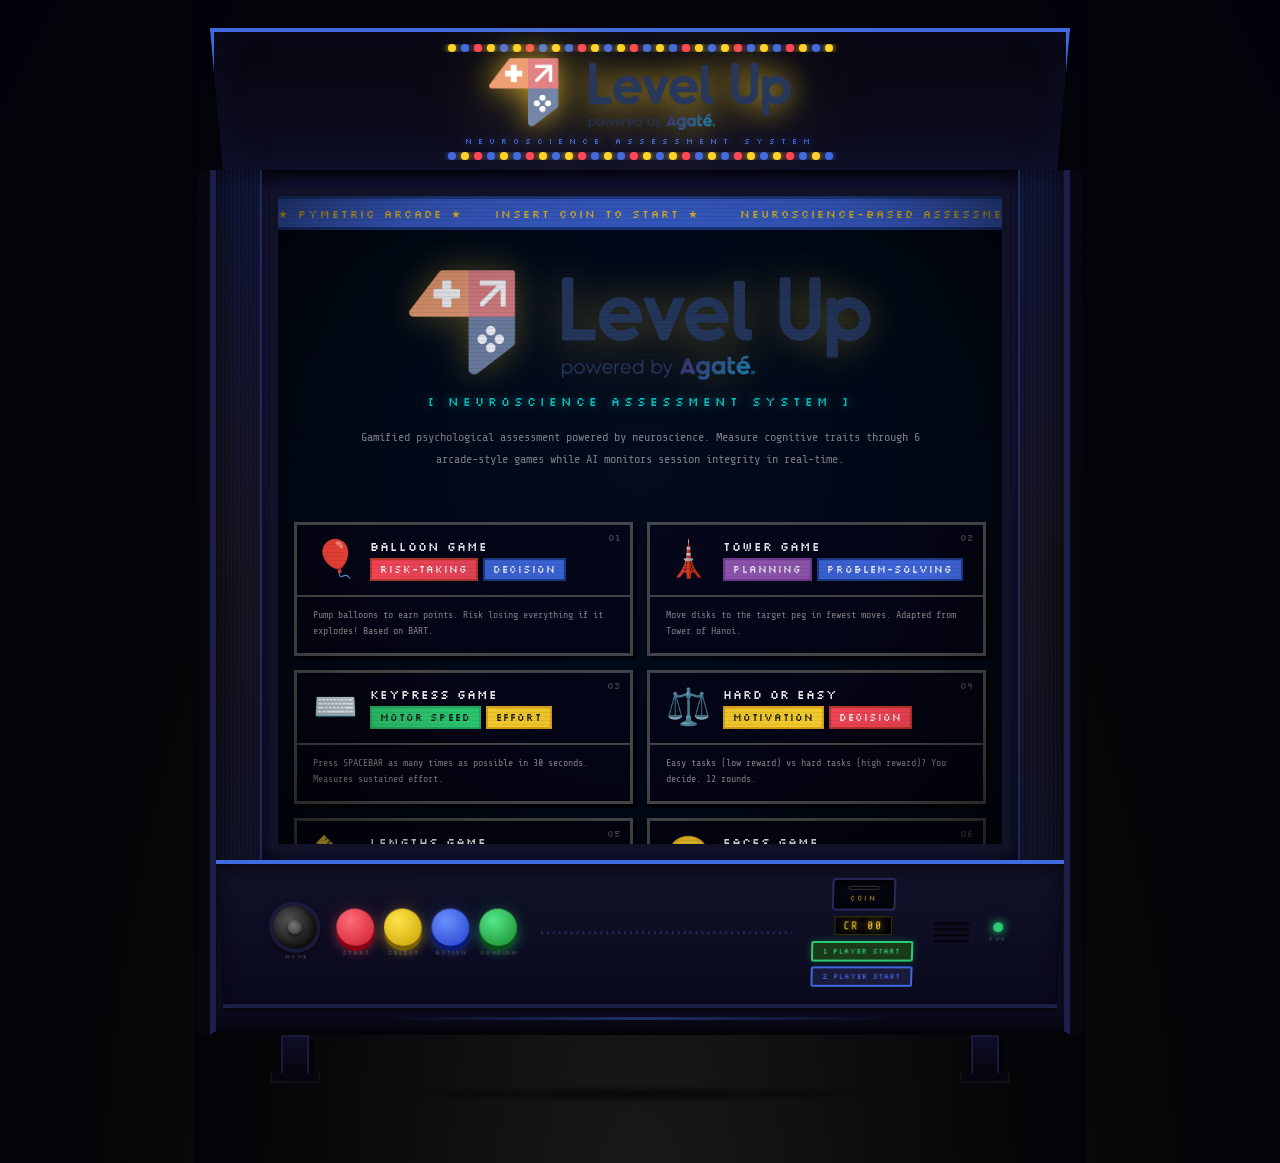
==== commit 0be372d8: "redesign: replace TV frame with arcade cabinet on index.html - Marquee sign with trapezoid shape, bl" ====
--- a/index.html
+++ b/index.html
@@ -6,107 +6,144 @@
   <title>PYMETRIC ARCADE — Neuroscience Assessment</title>
   <link rel="stylesheet" href="css/arcade.css"/>
   <style>
-    /* ─── Room / background ─── */
+    /* ─── Room / floor ─── */
     html, body {
       margin: 0; padding: 0;
-      background: radial-gradient(ellipse at 50% 80%, #1c1008 0%, #060402 100%);
+      background:
+        radial-gradient(ellipse at 50% 110%, #1a1a1a 0%, #050508 60%, #02020a 100%);
       min-height: 100vh;
-      display: flex; align-items: center; justify-content: center;
+      display: flex; align-items: flex-start; justify-content: center;
       overflow-x: hidden;
     }
-    body::before { display: none; } /* disable global scanline */
-
-    /* ─── TV outer container ─── */
-    .tv-stage {
+    body::before { display: none; }
+
+    /* ─── Stage ─── */
+    .arcade-stage {
       display: flex; flex-direction: column; align-items: center;
-      padding: 20px 16px 40px; width: 100%;
-    }
-
-    /* ─── Antenna ─── */
-    .tv-antenna {
-      display: flex; justify-content: center; align-items: flex-end;
-      gap: 100px; height: 90px; position: relative; z-index: 2; margin-bottom: -14px;
-    }
-    .antenna-pole {
-      width: 7px; height: 80px;
-      background: linear-gradient(to right, #555, #bbb, #666);
-      border-radius: 3px; box-shadow: 1px 0 4px rgba(0,0,0,0.5);
-    }
-    .antenna-pole:first-child { transform: rotate(-28deg); transform-origin: bottom center; }
-    .antenna-pole:last-child  { transform: rotate(28deg);  transform-origin: bottom center; }
-    .antenna-hub {
-      position: absolute; bottom: 0; left: 50%; transform: translateX(-50%);
-      width: 54px; height: 14px;
-      background: linear-gradient(180deg, #666, #333);
-      border-radius: 4px 4px 0 0; box-shadow: 0 4px 8px rgba(0,0,0,0.5);
-    }
-
-    /* ─── TV Body ─── */
-    .tv-body {
-      background: linear-gradient(160deg, #6b4020 0%, #3e2210 45%, #251508 100%);
-      border-radius: 44px 44px 28px 28px;
-      padding: 22px 48px 90px;
-      position: relative; width: 100%; max-width: 900px;
+      padding: 28px 16px 60px; width: 100%;
+    }
+
+    /* ════════════════════════════
+       MARQUEE (top sign)
+    ════════════════════════════ */
+    .cab-marquee-wrap {
+      width: 100%; max-width: 860px;
+      position: relative; z-index: 2;
+      /* trapezoid: wider at top */
+      clip-path: polygon(1.5% 100%, 0% 0%, 100% 0%, 98.5% 100%);
+    }
+    .cab-marquee {
+      background: linear-gradient(180deg, #06060f 0%, #0d0d22 100%);
+      border: 4px solid #4169e1;
+      border-bottom: none;
+      padding: 12px 40px 10px;
+      display: flex; flex-direction: column; align-items: center; gap: 6px;
       box-shadow:
-        inset 4px 4px 18px rgba(255,200,100,0.07),
-        inset -4px -4px 18px rgba(0,0,0,0.85),
-        0 30px 90px rgba(0,0,0,0.98),
-        0 60px 140px rgba(0,0,0,0.5),
-        20px 20px 0 #120a03,
-        0 0 0 2px #5a3412;
-    }
-    /* Highlight rim on top */
-    .tv-body::before {
+        0 -6px 30px rgba(65,105,225,0.6),
+        0 0 0 1px rgba(65,105,225,0.2),
+        inset 0 0 40px rgba(65,105,225,0.07);
+    }
+    /* pixel light strip */
+    .marquee-lights {
+      display: flex; gap: 5px; flex-wrap: nowrap; overflow: hidden;
+      width: 100%; justify-content: center;
+    }
+    .ml { width: 8px; height: 8px; border-radius: 50%; flex-shrink: 0; }
+    .ml-y { background: #ffd32a; box-shadow: 0 0 6px #ffd32a; animation: ml-blink 1.2s step-start infinite; }
+    .ml-b { background: #4169e1; box-shadow: 0 0 6px #4169e1; animation: ml-blink 1.2s step-start infinite reverse; }
+    .ml-r { background: #ff4757; box-shadow: 0 0 6px #ff4757; animation: ml-blink 0.8s step-start infinite; }
+    @keyframes ml-blink { 0%,40%{opacity:1;} 41%,100%{opacity:0.15;} }
+
+    .marquee-logo {
+      height: clamp(42px, 8vw, 72px); width: auto;
+      image-rendering: auto;
+      filter: drop-shadow(0 0 14px rgba(255,211,42,0.7)) drop-shadow(0 0 40px rgba(255,211,42,0.3));
+      animation: mq-glow 2s ease-in-out infinite alternate;
+    }
+    @keyframes mq-glow {
+      from { filter: drop-shadow(0 0 6px rgba(255,211,42,0.5)); }
+      to   { filter: drop-shadow(0 0 28px rgba(255,211,42,1)) drop-shadow(0 0 50px rgba(65,105,225,0.4)); }
+    }
+    .marquee-sub {
+      font-family: var(--font-pixel); font-size: 8px; letter-spacing: 6px;
+      color: rgba(65,105,225,0.9); text-shadow: 0 0 8px rgba(65,105,225,0.8);
+    }
+
+    /* ════════════════════════════
+       CABINET BODY
+    ════════════════════════════ */
+    .cab-body {
+      width: 100%; max-width: 860px; position: relative;
+      background: linear-gradient(180deg, #0c0c22 0%, #080816 100%);
+      border-left:  6px solid #1e1e4a;
+      border-right: 6px solid #1e1e4a;
+      box-shadow:
+        inset 6px 0 20px rgba(0,0,0,0.7),
+        inset -6px 0 20px rgba(0,0,0,0.7),
+        -12px 0 0 #06060f,
+        12px 0 0 #06060f,
+        -14px 4px 0 #040408,
+        14px 4px 0 #040408;
+    }
+
+    /* side panel art (pseudo-elements) */
+    .cab-body::before, .cab-body::after {
       content: '';
-      position: absolute; top: 22px; left: 48px; right: 48px; height: 6px;
-      background: linear-gradient(90deg, transparent 5%, rgba(255,220,150,0.12) 30%, rgba(255,220,150,0.06) 70%, transparent 95%);
-      border-radius: 4px; pointer-events: none;
-    }
-
-    /* Brand badge */
-    .tv-brand {
-      position: absolute; top: 14px; left: 50%; transform: translateX(-50%);
-      font-family: var(--font-pixel); font-size: 9px; letter-spacing: 4px;
-      color: rgba(255,200,100,0.4);
-    }
-
-    /* ─── Screen Bezel ─── */
-    .tv-bezel {
-      background: #080808; border-radius: 28px; padding: 14px 14px 18px;
+      position: absolute; top: 0; bottom: 0; width: 44px;
+      background:
+        repeating-linear-gradient(
+          90deg, transparent 0px, transparent 3px,
+          rgba(65,105,225,0.06) 3px, rgba(65,105,225,0.06) 4px
+        ),
+        linear-gradient(180deg,
+          rgba(65,105,225,0.08) 0%,
+          rgba(255,211,42,0.04) 50%,
+          rgba(65,105,225,0.08) 100%
+        );
+      z-index: 0;
+    }
+    .cab-body::before { left: 0; border-right: 2px solid rgba(65,105,225,0.25); }
+    .cab-body::after  { right: 0; border-left:  2px solid rgba(65,105,225,0.25); }
+
+    /* ─── Screen housing ─── */
+    .cab-screen-housing {
+      position: relative; z-index: 1;
+      padding: 18px 54px 8px;
+    }
+    .cab-bezel {
+      background: #050508;
+      border: 8px solid #111128;
       box-shadow:
-        inset 8px 8px 24px rgba(0,0,0,0.95),
-        inset -8px -8px 24px rgba(0,0,0,0.95),
-        0 0 0 3px #0f0a04;
+        inset 0 0 30px rgba(0,0,0,0.97),
+        0 0 0 2px #0d0d25,
+        0 0 20px rgba(65,105,225,0.18);
+      border-radius: 6px;
     }
 
     /* ─── CRT Screen glass ─── */
-    .tv-screen {
-      background: #000814; border-radius: 20px;
+    .cab-screen {
+      background: #000814;
       overflow: hidden; position: relative;
-      max-height: 74vh; overflow-y: auto; scrollbar-width: none;
-    }
-    .tv-screen::-webkit-scrollbar { display: none; }
-
+      max-height: 72vh; overflow-y: auto; scrollbar-width: none;
+    }
+    .cab-screen::-webkit-scrollbar { display: none; }
     /* CRT vignette */
-    .tv-screen::before {
-      content: ''; position: absolute; inset: 0; border-radius: 20px;
+    .cab-screen::before {
+      content: ''; position: absolute; inset: 0;
       background: radial-gradient(ellipse at center, transparent 55%, rgba(0,0,0,0.25) 80%, rgba(0,0,0,0.6) 100%);
       z-index: 500; pointer-events: none;
     }
     /* Scanlines */
-    .tv-screen::after {
+    .cab-screen::after {
       content: ''; position: absolute; inset: 0;
-      background: repeating-linear-gradient(0deg, transparent, transparent 3px, rgba(0,0,0,0.06) 3px, rgba(0,0,0,0.06) 4px);
-      z-index: 501; pointer-events: none; border-radius: 20px;
-    }
-
-    /* CRT phosphor glow layer */
+      background: repeating-linear-gradient(0deg, transparent, transparent 3px, rgba(0,0,0,0.07) 3px, rgba(0,0,0,0.07) 4px);
+      z-index: 501; pointer-events: none;
+    }
     .screen-phosphor {
-      position: absolute; inset: 0; border-radius: 20px;
+      position: absolute; inset: 0;
       background: radial-gradient(ellipse at 50% 40%, rgba(30,60,140,0.08) 0%, rgba(0,20,60,0.12) 40%, transparent 70%);
       z-index: 502; pointer-events: none;
     }
-    /* Horizontal refresh line */
     .crt-refresh-line {
       position: absolute; left: 0; right: 0; height: 3px;
       background: linear-gradient(transparent, rgba(100,160,255,0.07), transparent);
@@ -114,35 +151,24 @@
       z-index: 503; pointer-events: none;
     }
     @keyframes crtRefresh { from { top: -4px; } to { top: 100%; } }
-
-    /* CRT static noise */
     .crt-static {
-      position: absolute; inset: 0; border-radius: 20px;
+      position: absolute; inset: 0;
       background-image: url("data:image/svg+xml,%3Csvg xmlns='http://www.w3.org/2000/svg' width='200' height='200'%3E%3Cfilter id='n'%3E%3CfeTurbulence type='fractalNoise' baseFrequency='0.9' numOctaves='4'/%3E%3C/filter%3E%3Crect width='200' height='200' filter='url(%23n)' opacity='1'/%3E%3C/svg%3E");
-      background-size: 200px 200px;
-      opacity: 0; z-index: 504; pointer-events: none;
+      background-size: 200px 200px; opacity: 0;
+      z-index: 504; pointer-events: none;
       animation: staticNoise 0.15s steps(1) infinite;
     }
-    @keyframes staticNoise { 0%,100%{ opacity:0; } 10%,30%,60%,80%{ opacity:0.04; } 20%,70%{ opacity:0.02; } }
-
-    /* ─── Content inside screen ─── */
+    @keyframes staticNoise { 0%,100%{opacity:0;} 10%,30%,60%,80%{opacity:0.04;} 20%,70%{opacity:0.02;} }
+
+    /* ─── Screen content ─── */
     .screen-content { position: relative; z-index: 1; padding-bottom: 20px; }
-
     .ticker-wrap {
       background: var(--color-pixel-blue);
       border-bottom: 3px solid var(--color-pixel-darkBlue);
       overflow: hidden; padding: 5px 0;
       position: sticky; top: 0; z-index: 50;
     }
-
     .hero-section { text-align: center; padding: 40px 20px 24px; }
-    .hero-title {
-      font-family: var(--font-pixel);
-      font-size: clamp(24px, 5vw, 52px);
-      color: var(--color-pixel-yellow);
-      text-shadow: 4px 4px 0 var(--color-pixel-darkRed), 0 0 40px rgba(255,211,42,0.35);
-      letter-spacing: 6px; line-height: 1.25; margin-bottom: 8px;
-    }
     .hero-subtitle {
       font-family: var(--font-pixel); font-size: clamp(9px, 1.5vw, 12px);
       color: var(--color-pixel-cyan); letter-spacing: 4px;
@@ -152,15 +178,13 @@
       font-family: var(--font-retro); color: var(--color-pixel-lightGray);
       font-size: 12px; max-width: 560px; margin: 0 auto 28px; line-height: 1.8;
     }
-
     .games-grid {
       display: grid; grid-template-columns: repeat(auto-fill, minmax(240px, 1fr));
       gap: 14px; max-width: 860px; margin: 0 auto 28px; padding: 0 16px;
     }
     .game-card {
       background: rgba(5,5,20,0.95); border: 3px solid var(--color-pixel-gray);
-      box-shadow: var(--shadow-pixel); transition: var(--transition-bounce);
-      overflow: hidden; position: relative;
+      box-shadow: var(--shadow-pixel); transition: var(--transition-bounce); overflow: hidden; position: relative;
     }
     .game-card:hover { transform: translateY(-5px); box-shadow: var(--shadow-pixel-glow-blue); border-color: var(--color-pixel-blue); }
     .game-card-top { padding: 14px 16px; display: flex; align-items: center; gap: 12px; border-bottom: 2px solid var(--color-pixel-gray); }
@@ -170,7 +194,6 @@
     .game-tags { display: flex; gap: 5px; flex-wrap: wrap; }
     .game-body { padding: 10px 16px 14px; }
     .game-desc { font-size: 10px; color: var(--color-pixel-lightGray); line-height: 1.6; }
-
     .form-section {
       max-width: 460px; margin: 0 auto 28px;
       background: rgba(5,5,20,0.95); border: 3px solid var(--color-pixel-blue);
@@ -186,7 +209,6 @@
       transition: var(--transition-pixel); box-sizing: border-box;
     }
     .form-input:focus { border-color: var(--color-pixel-blue); box-shadow: 0 0 8px rgba(65,105,225,0.3); }
-
     .start-btn-wrap { text-align: center; margin-top: 16px; }
     .btn-start {
       font-family: var(--font-pixel); font-size: 16px; letter-spacing: 3px;
@@ -202,202 +224,396 @@
       color: var(--color-pixel-yellow); text-align: center;
       animation: pulse 1.5s ease infinite; margin-top: 10px;
     }
-
-    /* ─── TV Controls panel ─── */
-    .tv-controls {
-      position: absolute; bottom: 18px; left: 48px; right: 48px;
-      display: flex; align-items: center; gap: 18px; height: 52px;
-    }
-    .tv-speaker { display: flex; flex-direction: column; justify-content: space-between; height: 38px; width: 110px; }
-    .speaker-bar {
-      height: 5px;
-      background: linear-gradient(90deg, #1a0a04, #3d2010 20%, #1a0a04);
-      border-radius: 2px;
-      box-shadow: inset 0 1px 2px rgba(0,0,0,0.8), 0 1px 0 rgba(255,200,100,0.06);
-    }
-    .tv-channel-box {
-      background: #050505; border: 2px solid #2a1505; padding: 4px 10px;
-      font-family: var(--font-retro); font-size: 11px; color: #ff9f43;
-      letter-spacing: 3px; text-shadow: 0 0 6px rgba(255,159,67,0.9);
-      box-shadow: inset 0 0 8px rgba(0,0,0,0.9);
-    }
-    .tv-led-wrap { display: flex; flex-direction: column; align-items: center; gap: 4px; }
-    .tv-led {
+    .arcade-footer { text-align: center; padding: 8px; font-family: var(--font-pixel); font-size: 7px; color: rgba(255,200,100,0.15); letter-spacing: 2px; }
+
+    /* ════════════════════════════
+       CONTROL PANEL
+    ════════════════════════════ */
+    .cab-control-panel {
+      position: relative; z-index: 1;
+      background: linear-gradient(180deg, #111128 0%, #0a0a1e 100%);
+      border-top: 4px solid #4169e1;
+      border-bottom: 4px solid #1e1e4a;
+      padding: 14px 54px 18px;
+      display: flex; align-items: center; gap: 20px;
+      box-shadow: inset 0 4px 16px rgba(0,0,0,0.6), 0 4px 0 #06060f;
+      /* Slight forward-tilt perspective */
+      transform: perspective(600px) rotateX(-4deg);
+      transform-origin: top center;
+    }
+    /* Joystick */
+    .cab-joystick-wrap { display: flex; flex-direction: column; align-items: center; gap: 4px; }
+    .cab-joystick {
+      width: 44px; height: 44px; border-radius: 50%;
+      background: radial-gradient(circle at 38% 35%, #555, #222 55%, #111);
+      box-shadow: 0 0 0 4px #1a1a3a, 0 4px 12px rgba(0,0,0,0.9), inset -2px -2px 6px rgba(0,0,0,0.7);
+      position: relative; cursor: pointer;
+      transition: transform 0.15s;
+    }
+    .cab-joystick:hover { transform: translate(2px, -2px); }
+    .cab-joystick::after {
+      content: ''; position: absolute; top: 50%; left: 50%;
+      transform: translate(-50%, -50%);
+      width: 14px; height: 14px; border-radius: 50%;
+      background: radial-gradient(circle at 40% 35%, #777, #333);
+      box-shadow: 0 2px 4px rgba(0,0,0,0.8);
+    }
+    .ctrl-label { font-family: var(--font-pixel); font-size: 6px; letter-spacing: 1px; color: rgba(255,255,255,0.25); }
+
+    /* Buttons row */
+    .cab-btns { display: flex; gap: 10px; align-items: center; }
+    .cab-btn-wrap { display: flex; flex-direction: column; align-items: center; gap: 3px; }
+    .cab-btn {
+      width: 38px; height: 38px; border-radius: 50%;
+      cursor: pointer; position: relative;
+      transition: transform 0.1s, box-shadow 0.1s;
+      border: none; outline: none;
+    }
+    .cab-btn:active { transform: scale(0.92) translateY(2px); }
+    .cab-btn-r {
+      background: radial-gradient(circle at 38% 32%, #ff6b7a, #cc1a2a);
+      box-shadow: 0 5px 0 #8b0010, 0 6px 12px rgba(255,71,87,0.4), 0 0 20px rgba(255,71,87,0.2);
+    }
+    .cab-btn-r:active { box-shadow: 0 2px 0 #8b0010, 0 3px 8px rgba(255,71,87,0.3); }
+    .cab-btn-y {
+      background: radial-gradient(circle at 38% 32%, #ffe44a, #c9a000);
+      box-shadow: 0 5px 0 #7a6000, 0 6px 12px rgba(255,211,42,0.4), 0 0 20px rgba(255,211,42,0.2);
+    }
+    .cab-btn-y:active { box-shadow: 0 2px 0 #7a6000, 0 3px 8px rgba(255,211,42,0.3); }
+    .cab-btn-b {
+      background: radial-gradient(circle at 38% 32%, #6b8fff, #2040cc);
+      box-shadow: 0 5px 0 #0a1a7a, 0 6px 12px rgba(65,105,225,0.4), 0 0 20px rgba(65,105,225,0.2);
+    }
+    .cab-btn-b:active { box-shadow: 0 2px 0 #0a1a7a, 0 3px 8px rgba(65,105,225,0.3); }
+    .cab-btn-g {
+      background: radial-gradient(circle at 38% 32%, #55e88a, #14882a);
+      box-shadow: 0 5px 0 #065018, 0 6px 12px rgba(46,204,113,0.4), 0 0 20px rgba(46,204,113,0.2);
+    }
+    .cab-btn-g:active { box-shadow: 0 2px 0 #065018, 0 3px 8px rgba(46,204,113,0.3); }
+
+    /* Divider */
+    .ctrl-divider {
+      flex: 1; height: 3px;
+      background: repeating-linear-gradient(90deg, transparent 0px, transparent 4px, rgba(65,105,225,0.3) 4px, rgba(65,105,225,0.3) 6px);
+    }
+
+    /* Coin mechanism */
+    .cab-coin-mech {
+      display: flex; flex-direction: column; align-items: center; gap: 6px;
+    }
+    .coin-slot-box {
+      background: #050510; border: 2px solid #2a2a5a;
+      border-radius: 4px; padding: 6px 14px;
+      display: flex; flex-direction: column; align-items: center; gap: 4px;
+      box-shadow: inset 0 2px 8px rgba(0,0,0,0.9);
+    }
+    .coin-slot-slit {
+      width: 32px; height: 4px;
+      background: #111; border: 1px solid #333; border-radius: 2px;
+      box-shadow: inset 0 2px 4px rgba(0,0,0,1);
+    }
+    .coin-slot-label { font-family: var(--font-pixel); font-size: 7px; color: rgba(255,211,42,0.6); letter-spacing: 2px; }
+    .coin-credits {
+      font-family: var(--font-retro); font-size: 11px; color: #ffd32a;
+      text-shadow: 0 0 8px rgba(255,211,42,0.9); letter-spacing: 2px;
+      background: #020208; border: 1px solid #3a3000; padding: 2px 8px;
+    }
+
+    /* Player start buttons */
+    .cab-starts { display: flex; flex-direction: column; gap: 5px; }
+    .start-pill {
+      font-family: var(--font-pixel); font-size: 7px; letter-spacing: 1px;
+      padding: 4px 10px; border-radius: 2px; cursor: pointer;
+      transition: opacity 0.2s;
+    }
+    .start-pill-1 {
+      background: #1a3a1a; border: 2px solid #2ecc71;
+      color: #2ecc71; box-shadow: 0 0 8px rgba(46,204,113,0.3);
+    }
+    .start-pill-2 { background: #1a1a3a; border: 2px solid #4169e1; color: #4169e1; }
+
+    /* Power LED */
+    .ctrl-power {
+      display: flex; flex-direction: column; align-items: center; gap: 3px;
+      margin-left: auto;
+    }
+    .ctrl-led {
       width: 10px; height: 10px; border-radius: 50%;
-      background: #ff4757; box-shadow: 0 0 6px #ff4757, 0 0 12px rgba(255,71,87,0.4);
+      background: #2ecc71; box-shadow: 0 0 8px #2ecc71, 0 0 16px rgba(46,204,113,0.4);
       animation: ledPulse 2s ease infinite;
     }
-    .tv-led.on { background: #2ecc71; box-shadow: 0 0 6px #2ecc71, 0 0 12px rgba(46,204,113,0.4); }
-    .tv-led-label { font-family: var(--font-pixel); font-size: 6px; color: rgba(255,200,100,0.3); letter-spacing: 1px; }
-    @keyframes ledPulse { 0%,100%{ opacity:1; } 50%{ opacity:0.5; } }
-    .tv-knobs { display: flex; gap: 12px; }
-    .tv-knob {
-      width: 34px; height: 34px; border-radius: 50%;
-      background: radial-gradient(circle at 35% 30%, #999, #4a4a4a 50%, #1a1a1a);
-      box-shadow: 2px 2px 6px rgba(0,0,0,0.9), inset -2px -2px 4px rgba(0,0,0,0.6);
-      cursor: pointer; position: relative; flex-shrink: 0; transition: transform 0.2s;
-    }
-    .tv-knob:hover { transform: rotate(30deg); }
-    .tv-knob::after { content: ''; position: absolute; top: 5px; left: 50%; transform: translateX(-50%); width: 3px; height: 9px; background: #ccc; border-radius: 2px; }
-    .knob-label { font-family: var(--font-pixel); font-size: 6px; color: rgba(255,200,100,0.25); letter-spacing: 1px; text-align: center; margin-top: 2px; }
-    .tv-knob-wrap { display: flex; flex-direction: column; align-items: center; }
-    .tv-vent { margin-left: auto; display: flex; gap: 5px; height: 38px; }
-    .vent-line { width: 4px; height: 100%; border-radius: 2px; background: linear-gradient(180deg, #1a0a04, #3d2010 50%, #1a0a04); box-shadow: inset 1px 0 2px rgba(0,0,0,0.7); }
-
-    .tv-shadow { width: 70%; max-width: 700px; height: 20px; margin-top: 4px; background: radial-gradient(ellipse at center, rgba(0,0,0,0.7) 0%, transparent 70%); border-radius: 50%; }
-
-    .arcade-footer { text-align: center; padding: 8px; font-family: var(--font-pixel); font-size: 7px; color: rgba(255,200,100,0.15); letter-spacing: 2px; }
+    @keyframes ledPulse { 0%,100%{opacity:1;} 50%{opacity:0.45;} }
+    .ctrl-led-lbl { font-family: var(--font-pixel); font-size: 6px; color: rgba(255,255,255,0.2); letter-spacing: 1px; }
+
+    /* Horizontal vent slots on panel */
+    .ctrl-vents { display: flex; flex-direction: column; gap: 3px; }
+    .ctrl-vent { width: 36px; height: 3px; background: #0a0a1a; border-radius: 2px; box-shadow: inset 0 1px 2px rgba(0,0,0,0.9); }
+
+    /* ════════════════════════════
+       CABINET BASE
+    ════════════════════════════ */
+    .cab-base {
+      width: 100%; max-width: 890px;
+      height: 24px;
+      background: linear-gradient(180deg, #0a0a1e 0%, #06060f 100%);
+      border-left:  6px solid #1e1e4a;
+      border-right: 6px solid #1e1e4a;
+      border-bottom: 4px solid #040408;
+      box-shadow:
+        -12px 0 0 #06060f,
+        12px 0 0 #06060f;
+      position: relative; z-index: 0;
+    }
+    /* horizontal accent stripe */
+    .cab-base::before {
+      content: '';
+      position: absolute; top: 6px; left: 20%; right: 20%; height: 3px;
+      background: linear-gradient(90deg, transparent, rgba(65,105,225,0.4), transparent);
+    }
+
+    /* ─── Legs ─── */
+    .cab-legs {
+      display: flex; justify-content: space-between;
+      width: calc(100% - 40px); max-width: 840px;
+      padding: 0 40px;
+    }
+    .cab-leg {
+      width: 28px; height: 40px;
+      background: linear-gradient(180deg, #0e0e28, #060610);
+      border: 2px solid #1a1a3a;
+      box-shadow: 4px 4px 0 #02020a, -2px 4px 0 #02020a;
+    }
+    .cab-leg-foot {
+      width: 50px; height: 10px;
+      background: #060610;
+      border: 2px solid #111; border-top: none;
+      margin-top: -2px;
+    }
+    .cab-leg-wrap { display: flex; flex-direction: column; align-items: center; }
+
+    /* ─── Floor shadow ─── */
+    .cab-shadow {
+      width: 60%; max-width: 600px; height: 18px;
+      background: radial-gradient(ellipse at center, rgba(0,0,0,0.7) 0%, transparent 70%);
+      border-radius: 50%; margin-top: 2px;
+    }
   </style>
 </head>
 <body>
-<div class="tv-stage">
-
-  <!-- Antenna -->
-  <div class="tv-antenna">
-    <div class="antenna-pole"></div>
-    <div class="antenna-hub"></div>
-    <div class="antenna-pole"></div>
-  </div>
-
-  <!-- TV Body -->
-  <div class="tv-body">
-    <div class="tv-brand">
-      <img src="Logo_Full Color - transparent.png" alt="Pymetric"
-        style="height:20px;width:auto;opacity:0.45;image-rendering:auto;vertical-align:middle;">
-    </div>
-
-    <!-- Screen Bezel -->
-    <div class="tv-bezel">
-      <div class="tv-screen" id="tv-screen">
-        <div class="screen-phosphor"></div>
-        <div class="crt-refresh-line"></div>
-        <div class="crt-static"></div>
-
-        <div class="screen-content">
-          <!-- Ticker -->
-          <div class="ticker-wrap">
-            <span class="ticker-content">
-              ★ PYMETRIC ARCADE ★ &nbsp;&nbsp;&nbsp;INSERT COIN TO START ★ &nbsp;&nbsp;&nbsp;
-              NEUROSCIENCE-BASED ASSESSMENT ★ &nbsp;&nbsp;&nbsp;
-              6 GAMES ★ BALLOON ★ TOWER ★ KEYPRESS ★ HARD/EASY ★ LENGTHS ★ FACES ★ &nbsp;&nbsp;&nbsp;
-              HIGH SCORE: AWAITING CHALLENGER ★
-            </span>
-          </div>
-
-          <!-- Hero -->
-          <div class="hero-section">
-            <div style="margin-bottom:10px;">
-              <img src="Logo_Full Color - transparent.png" alt="Pymetric"
-                style="height:clamp(60px,10vw,110px);width:auto;max-width:80%;image-rendering:auto;filter:drop-shadow(0 0 18px rgba(255,211,42,0.35));">
-            </div>
-            <div class="hero-subtitle">[ NEUROSCIENCE ASSESSMENT SYSTEM ]</div>
-            <p class="hero-desc">
-              Gamified psychological assessment powered by neuroscience.
-              Measure cognitive traits through 6 arcade-style games while
-              AI monitors session integrity in real-time.
-            </p>
-          </div>
-
-          <!-- Game cards -->
-          <div class="games-grid">
-            <div class="game-card">
-              <span class="game-num">01</span>
-              <div class="game-card-top"><div class="game-icon">🎈</div><div><div class="game-name">BALLOON GAME</div><div class="game-tags"><span class="badge badge-red">Risk-Taking</span><span class="badge badge-blue">Decision</span></div></div></div>
-              <div class="game-body"><p class="game-desc">Pump balloons to earn points. Risk losing everything if it explodes! Based on BART.</p></div>
-            </div>
-            <div class="game-card">
-              <span class="game-num">02</span>
-              <div class="game-card-top"><div class="game-icon">🗼</div><div><div class="game-name">TOWER GAME</div><div class="game-tags"><span class="badge badge-purple">Planning</span><span class="badge badge-blue">Problem-Solving</span></div></div></div>
-              <div class="game-body"><p class="game-desc">Move disks to the target peg in fewest moves. Adapted from Tower of Hanoi.</p></div>
-            </div>
-            <div class="game-card">
-              <span class="game-num">03</span>
-              <div class="game-card-top"><div class="game-icon">⌨️</div><div><div class="game-name">KEYPRESS GAME</div><div class="game-tags"><span class="badge badge-green">Motor Speed</span><span class="badge badge-yellow">Effort</span></div></div></div>
-              <div class="game-body"><p class="game-desc">Press SPACEBAR as many times as possible in 30 seconds. Measures sustained effort.</p></div>
-            </div>
-            <div class="game-card">
-              <span class="game-num">04</span>
-              <div class="game-card-top"><div class="game-icon">⚖️</div><div><div class="game-name">HARD OR EASY</div><div class="game-tags"><span class="badge badge-yellow">Motivation</span><span class="badge badge-red">Decision</span></div></div></div>
-              <div class="game-body"><p class="game-desc">Easy tasks (low reward) vs hard tasks (high reward)? You decide. 12 rounds.</p></div>
-            </div>
-            <div class="game-card">
-              <span class="game-num">05</span>
-              <div class="game-card-top"><div class="game-icon">📏</div><div><div class="game-name">LENGTHS GAME</div><div class="game-tags"><span class="badge badge-blue">Quantitative</span><span class="badge badge-green">Attention</span></div></div></div>
-              <div class="game-body"><p class="game-desc">Click the longer bar — fast and accurately. 20 progressively harder questions.</p></div>
-            </div>
-            <div class="game-card">
-              <span class="game-num">06</span>
-              <div class="game-card-top"><div class="game-icon">😊</div><div><div class="game-name">FACES GAME</div><div class="game-tags"><span class="badge badge-purple">Emotion</span><span class="badge badge-yellow">EQ</span></div></div></div>
-              <div class="game-body"><p class="game-desc">Identify emotions shown in facial expressions. 16 questions. Measures EQ.</p></div>
-            </div>
-          </div>
-
-          <!-- Form -->
-          <div class="form-section">
-            <div class="form-title">▶ INSERT PLAYER DATA ◀</div>
-            <div class="form-group">
-              <label class="form-label">FULL NAME</label>
-              <input type="text" id="playerName" class="form-input" placeholder="Enter your name..." autocomplete="off"/>
-            </div>
-            <div class="form-group">
-              <label class="form-label">PARTICIPANT ID / NIM</label>
-              <input type="text" id="playerId" class="form-input" placeholder="e.g. 2024001..." autocomplete="off"/>
-            </div>
-            <div class="form-group">
-              <label class="form-label">ROLE / POSITION APPLIED</label>
-              <input type="text" id="playerRole" class="form-input" placeholder="e.g. Marketing Analyst..." autocomplete="off"/>
-            </div>
-            <div id="form-error" class="alert alert-danger hidden" style="margin-top:10px;">
-              Please fill in all fields before starting.
-            </div>
-            <div class="start-btn-wrap">
-              <button class="btn-start" id="btnStart" onclick="startAssessment()">▶ START ASSESSMENT ◀</button>
-              <div class="coin-insert">[ INSERT COIN TO CONTINUE ]</div>
-            </div>
-          </div>
-
-          <div class="arcade-footer">© PYMETRIC ARCADE 2025 ★ NEUROSCIENCE-BASED ASSESSMENT ★ ALL SESSIONS ARE MONITORED</div>
-        </div>
-      </div>
-    </div>
-
-    <!-- Controls Panel -->
-    <div class="tv-controls">
-      <div class="tv-speaker">
-        <div class="speaker-bar"></div><div class="speaker-bar"></div>
-        <div class="speaker-bar"></div><div class="speaker-bar"></div>
-        <div class="speaker-bar"></div>
-      </div>
-      <div class="tv-channel-box" id="tv-ch">CH 01</div>
-      <div class="tv-led-wrap">
-        <div class="tv-led on" id="tv-led"></div>
-        <div class="tv-led-label">PWR</div>
-      </div>
-      <div style="flex:1"></div>
-      <div class="tv-knobs">
-        <div class="tv-knob-wrap"><div class="tv-knob" title="Volume"></div><div class="knob-label">VOL</div></div>
-        <div class="tv-knob-wrap"><div class="tv-knob" title="Channel" onclick="cycleChannel()"></div><div class="knob-label">CH</div></div>
-        <div class="tv-knob-wrap"><div class="tv-knob" title="Brightness"></div><div class="knob-label">BRT</div></div>
-      </div>
-      <div class="tv-vent">
-        <div class="vent-line"></div><div class="vent-line"></div>
-        <div class="vent-line"></div><div class="vent-line"></div>
+<div class="arcade-stage">
+
+  <!-- ══════════════════════════
+       MARQUEE SIGN
+  ══════════════════════════ -->
+  <div class="cab-marquee-wrap">
+    <div class="cab-marquee">
+      <!-- Top light strip -->
+      <div class="marquee-lights">
+        <div class="ml ml-y"></div><div class="ml ml-b"></div><div class="ml ml-r"></div>
+        <div class="ml ml-y"></div><div class="ml ml-b"></div><div class="ml ml-y"></div>
+        <div class="ml ml-r"></div><div class="ml ml-b"></div><div class="ml ml-y"></div>
+        <div class="ml ml-b"></div><div class="ml ml-r"></div><div class="ml ml-y"></div>
+        <div class="ml ml-b"></div><div class="ml ml-y"></div><div class="ml ml-r"></div>
+        <div class="ml ml-b"></div><div class="ml ml-y"></div><div class="ml ml-b"></div>
+        <div class="ml ml-r"></div><div class="ml ml-y"></div><div class="ml ml-b"></div>
+        <div class="ml ml-y"></div><div class="ml ml-r"></div><div class="ml ml-b"></div>
+        <div class="ml ml-y"></div><div class="ml ml-b"></div><div class="ml ml-r"></div>
+        <div class="ml ml-y"></div><div class="ml ml-b"></div><div class="ml ml-y"></div>
+      </div>
+      <!-- Logo -->
+      <img src="Logo_Full Color - transparent.png" class="marquee-logo" alt="Pymetric Arcade">
+      <div class="marquee-sub">NEUROSCIENCE ASSESSMENT SYSTEM</div>
+      <!-- Bottom light strip -->
+      <div class="marquee-lights">
+        <div class="ml ml-b"></div><div class="ml ml-y"></div><div class="ml ml-r"></div>
+        <div class="ml ml-b"></div><div class="ml ml-y"></div><div class="ml ml-b"></div>
+        <div class="ml ml-r"></div><div class="ml ml-y"></div><div class="ml ml-b"></div>
+        <div class="ml ml-y"></div><div class="ml ml-r"></div><div class="ml ml-b"></div>
+        <div class="ml ml-y"></div><div class="ml ml-b"></div><div class="ml ml-r"></div>
+        <div class="ml ml-y"></div><div class="ml ml-b"></div><div class="ml ml-y"></div>
+        <div class="ml ml-r"></div><div class="ml ml-b"></div><div class="ml ml-y"></div>
+        <div class="ml ml-b"></div><div class="ml ml-r"></div><div class="ml ml-y"></div>
+        <div class="ml ml-b"></div><div class="ml ml-y"></div><div class="ml ml-r"></div>
+        <div class="ml ml-b"></div><div class="ml ml-y"></div><div class="ml ml-b"></div>
       </div>
     </div>
   </div>
 
-  <div class="tv-shadow"></div>
-</div>
+  <!-- ══════════════════════════
+       CABINET BODY
+  ══════════════════════════ -->
+  <div class="cab-body">
+
+    <!-- Screen housing -->
+    <div class="cab-screen-housing">
+      <div class="cab-bezel">
+        <div class="cab-screen" id="tv-screen">
+          <div class="screen-phosphor"></div>
+          <div class="crt-refresh-line"></div>
+          <div class="crt-static"></div>
+
+          <div class="screen-content">
+            <!-- Ticker -->
+            <div class="ticker-wrap">
+              <span class="ticker-content">
+                ★ PYMETRIC ARCADE ★ &nbsp;&nbsp;&nbsp;INSERT COIN TO START ★ &nbsp;&nbsp;&nbsp;
+                NEUROSCIENCE-BASED ASSESSMENT ★ &nbsp;&nbsp;&nbsp;
+                6 GAMES ★ BALLOON ★ TOWER ★ KEYPRESS ★ HARD/EASY ★ LENGTHS ★ FACES ★ &nbsp;&nbsp;&nbsp;
+                HIGH SCORE: AWAITING CHALLENGER ★
+              </span>
+            </div>
+
+            <!-- Hero -->
+            <div class="hero-section">
+              <div style="margin-bottom:10px;">
+                <img src="Logo_Full Color - transparent.png" alt="Pymetric"
+                  style="height:clamp(60px,10vw,110px);width:auto;max-width:80%;image-rendering:auto;filter:drop-shadow(0 0 18px rgba(255,211,42,0.35));">
+              </div>
+              <div class="hero-subtitle">[ NEUROSCIENCE ASSESSMENT SYSTEM ]</div>
+              <p class="hero-desc">
+                Gamified psychological assessment powered by neuroscience.
+                Measure cognitive traits through 6 arcade-style games while
+                AI monitors session integrity in real-time.
+              </p>
+            </div>
+
+            <!-- Game cards -->
+            <div class="games-grid">
+              <div class="game-card">
+                <span class="game-num">01</span>
+                <div class="game-card-top"><div class="game-icon">🎈</div><div><div class="game-name">BALLOON GAME</div><div class="game-tags"><span class="badge badge-red">Risk-Taking</span><span class="badge badge-blue">Decision</span></div></div></div>
+                <div class="game-body"><p class="game-desc">Pump balloons to earn points. Risk losing everything if it explodes! Based on BART.</p></div>
+              </div>
+              <div class="game-card">
+                <span class="game-num">02</span>
+                <div class="game-card-top"><div class="game-icon">🗼</div><div><div class="game-name">TOWER GAME</div><div class="game-tags"><span class="badge badge-purple">Planning</span><span class="badge badge-blue">Problem-Solving</span></div></div></div>
+                <div class="game-body"><p class="game-desc">Move disks to the target peg in fewest moves. Adapted from Tower of Hanoi.</p></div>
+              </div>
+              <div class="game-card">
+                <span class="game-num">03</span>
+                <div class="game-card-top"><div class="game-icon">⌨️</div><div><div class="game-name">KEYPRESS GAME</div><div class="game-tags"><span class="badge badge-green">Motor Speed</span><span class="badge badge-yellow">Effort</span></div></div></div>
+                <div class="game-body"><p class="game-desc">Press SPACEBAR as many times as possible in 30 seconds. Measures sustained effort.</p></div>
+              </div>
+              <div class="game-card">
+                <span class="game-num">04</span>
+                <div class="game-card-top"><div class="game-icon">⚖️</div><div><div class="game-name">HARD OR EASY</div><div class="game-tags"><span class="badge badge-yellow">Motivation</span><span class="badge badge-red">Decision</span></div></div></div>
+                <div class="game-body"><p class="game-desc">Easy tasks (low reward) vs hard tasks (high reward)? You decide. 12 rounds.</p></div>
+              </div>
+              <div class="game-card">
+                <span class="game-num">05</span>
+                <div class="game-card-top"><div class="game-icon">📏</div><div><div class="game-name">LENGTHS GAME</div><div class="game-tags"><span class="badge badge-blue">Quantitative</span><span class="badge badge-green">Attention</span></div></div></div>
+                <div class="game-body"><p class="game-desc">Click the longer bar — fast and accurately. 20 progressively harder questions.</p></div>
+              </div>
+              <div class="game-card">
+                <span class="game-num">06</span>
+                <div class="game-card-top"><div class="game-icon">😊</div><div><div class="game-name">FACES GAME</div><div class="game-tags"><span class="badge badge-purple">Emotion</span><span class="badge badge-yellow">EQ</span></div></div></div>
+                <div class="game-body"><p class="game-desc">Identify emotions shown in facial expressions. 16 questions. Measures EQ.</p></div>
+              </div>
+            </div>
+
+            <!-- Form -->
+            <div class="form-section">
+              <div class="form-title">▶ INSERT PLAYER DATA ◀</div>
+              <div class="form-group">
+                <label class="form-label">FULL NAME</label>
+                <input type="text" id="playerName" class="form-input" placeholder="Enter your name..." autocomplete="off"/>
+              </div>
+              <div class="form-group">
+                <label class="form-label">PARTICIPANT ID / NIM</label>
+                <input type="text" id="playerId" class="form-input" placeholder="e.g. 2024001..." autocomplete="off"/>
+              </div>
+              <div class="form-group">
+                <label class="form-label">ROLE / POSITION APPLIED</label>
+                <input type="text" id="playerRole" class="form-input" placeholder="e.g. Marketing Analyst..." autocomplete="off"/>
+              </div>
+              <div id="form-error" class="alert alert-danger hidden" style="margin-top:10px;">
+                Please fill in all fields before starting.
+              </div>
+              <div class="start-btn-wrap">
+                <button class="btn-start" id="btnStart" onclick="startAssessment()">▶ START ASSESSMENT ◀</button>
+                <div class="coin-insert">[ INSERT COIN TO CONTINUE ]</div>
+              </div>
+            </div>
+
+            <div class="arcade-footer">© PYMETRIC ARCADE 2025 ★ NEUROSCIENCE-BASED ASSESSMENT ★ ALL SESSIONS ARE MONITORED</div>
+          </div>
+        </div>
+      </div>
+    </div>
+
+    <!-- ══════════════════════════
+         CONTROL PANEL
+    ══════════════════════════ -->
+    <div class="cab-control-panel">
+      <!-- Joystick -->
+      <div class="cab-joystick-wrap">
+        <div class="cab-joystick" title="Player 1"></div>
+        <div class="ctrl-label">MOVE</div>
+      </div>
+
+      <!-- Action buttons -->
+      <div class="cab-btns">
+        <div class="cab-btn-wrap"><button class="cab-btn cab-btn-r" onclick="startAssessment()" title="START"></button><div class="ctrl-label">START</div></div>
+        <div class="cab-btn-wrap"><button class="cab-btn cab-btn-y" title="SELECT"></button><div class="ctrl-label">SELECT</div></div>
+        <div class="cab-btn-wrap"><button class="cab-btn cab-btn-b" title="ACTION"></button><div class="ctrl-label">ACTION</div></div>
+        <div class="cab-btn-wrap"><button class="cab-btn cab-btn-g" title="CONFIRM"></button><div class="ctrl-label">CONFIRM</div></div>
+      </div>
+
+      <div class="ctrl-divider"></div>
+
+      <!-- Coin mechanism -->
+      <div class="cab-coin-mech">
+        <div class="coin-slot-box">
+          <div class="coin-slot-slit"></div>
+          <div class="coin-slot-label">COIN</div>
+        </div>
+        <div class="coin-credits" id="tv-ch">CR 00</div>
+        <div class="cab-starts">
+          <div class="start-pill start-pill-1" onclick="startAssessment()">1 PLAYER START</div>
+          <div class="start-pill start-pill-2">2 PLAYER START</div>
+        </div>
+      </div>
+
+      <!-- Vents + Power LED -->
+      <div class="ctrl-vents">
+        <div class="ctrl-vent"></div><div class="ctrl-vent"></div>
+        <div class="ctrl-vent"></div><div class="ctrl-vent"></div>
+      </div>
+      <div class="ctrl-power">
+        <div class="ctrl-led" id="tv-led"></div>
+        <div class="ctrl-led-lbl">PWR</div>
+      </div>
+    </div>
+
+  </div><!-- /cab-body -->
+
+  <!-- ══════════════════════════
+       BASE + LEGS
+  ══════════════════════════ -->
+  <div class="cab-base"></div>
+  <div class="cab-legs">
+    <div class="cab-leg-wrap">
+      <div class="cab-leg"></div>
+      <div class="cab-leg-foot"></div>
+    </div>
+    <div class="cab-leg-wrap">
+      <div class="cab-leg"></div>
+      <div class="cab-leg-foot"></div>
+    </div>
+  </div>
+
+  <div class="cab-shadow"></div>
+
+</div><!-- /arcade-stage -->
 
 <script>
-  let channel = 1;
-  function cycleChannel() {
-    channel = channel >= 6 ? 1 : channel + 1;
-    document.getElementById('tv-ch').textContent = `CH 0${channel}`;
-    const s = document.querySelector('.crt-static');
-    s.style.opacity = '0.18';
-    setTimeout(() => { s.style.opacity = ''; }, 200);
+  /* coin credit counter */
+  let credits = 0;
+  function addCredit() {
+    credits = Math.min(credits + 1, 9);
+    document.getElementById('tv-ch').textContent = `CR 0${credits}`;
   }
+  document.querySelector('.coin-slot-box').addEventListener('click', addCredit);
 
   function startAssessment() {
     const name = document.getElementById('playerName').value.trim();
@@ -425,7 +641,8 @@
     btn.style.pointerEvents = 'none';
     btn.style.opacity = '0.6';
 
-    document.getElementById('tv-led').classList.remove('on');
+    document.getElementById('tv-led').style.background = '#ff4757';
+    document.getElementById('tv-led').style.boxShadow = '0 0 8px #ff4757';
 
     // CRT power-off transition then redirect
     const screen = document.getElementById('tv-screen');
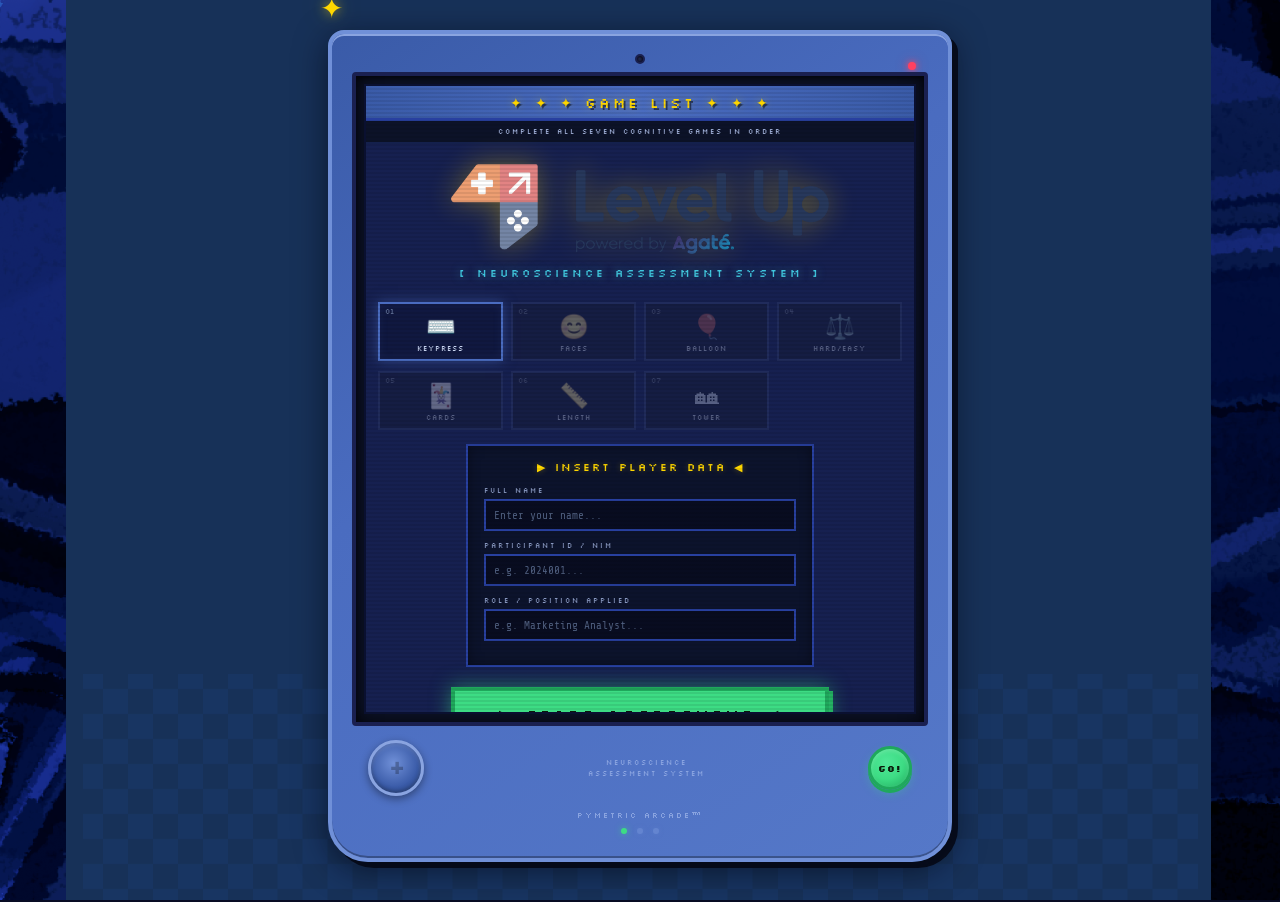
==== commit 849ae60f: "redesign: GBA pixel-art theme, PNG assets, design system - Migrate color system from --color-pixel-*" ====
--- a/index.html
+++ b/index.html
@@ -6,615 +6,509 @@
   <title>PYMETRIC ARCADE — Neuroscience Assessment</title>
   <link rel="stylesheet" href="css/arcade.css"/>
   <style>
-    /* ─── Room / floor ─── */
+    /* ─── Page-specific layout overrides ─── */
     html, body {
       margin: 0; padding: 0;
-      background:
-        radial-gradient(ellipse at 50% 110%, #1a1a1a 0%, #050508 60%, #02020a 100%);
+      display: flex; align-items: center; justify-content: center;
       min-height: 100vh;
-      display: flex; align-items: flex-start; justify-content: center;
-      overflow-x: hidden;
     }
     body::before { display: none; }
 
-    /* ─── Stage ─── */
-    .arcade-stage {
-      display: flex; flex-direction: column; align-items: center;
-      padding: 28px 16px 60px; width: 100%;
-    }
-
-    /* ════════════════════════════
-       MARQUEE (top sign)
-    ════════════════════════════ */
-    .cab-marquee-wrap {
-      width: 100%; max-width: 860px;
-      position: relative; z-index: 2;
-      /* trapezoid: wider at top */
-      clip-path: polygon(1.5% 100%, 0% 0%, 100% 0%, 98.5% 100%);
-    }
-    .cab-marquee {
-      background: linear-gradient(180deg, #06060f 0%, #0d0d22 100%);
-      border: 4px solid #4169e1;
-      border-bottom: none;
-      padding: 12px 40px 10px;
-      display: flex; flex-direction: column; align-items: center; gap: 6px;
+    /* ─── GBA device centering ─── */
+    .gba-device { padding-top: 30px; padding-bottom: 40px; }
+
+    /* ─── Star decoration (top-left of device) ─── */
+    .gba-star-decor {
+      position: absolute;
+      top: -8px; left: 12px;
+      font-size: 28px;
+      color: var(--gba-gold);
+      text-shadow: 0 0 12px rgba(255,215,0,0.6), 0 0 30px rgba(255,215,0,0.3);
+      animation: starSpin 4s linear infinite;
+      z-index: 10;
+    }
+    @keyframes starSpin {
+      0%   { transform: rotate(0deg) scale(1); }
+      50%  { transform: rotate(180deg) scale(1.15); }
+      100% { transform: rotate(360deg) scale(1); }
+    }
+
+    /* ─── Camera dot (top-center of GBA body) ─── */
+    .gba-camera {
+      width: 10px; height: 10px;
+      background: radial-gradient(circle at 40% 35%, #2a3060, #0c1028);
+      border: 2px solid #1a2050;
+      border-radius: 50%;
+      margin: 0 auto 8px;
+      box-shadow: inset 0 1px 3px rgba(0,0,0,0.8), 0 0 4px rgba(74,108,192,0.2);
+    }
+
+    /* ─── Power LED (top-right) ─── */
+    .gba-power-led {
+      position: absolute;
+      top: 28px; right: 32px;
+      width: 8px; height: 8px;
+      background: var(--gba-red-hot);
+      border-radius: 50%;
+      box-shadow: 0 0 6px var(--gba-red-hot), 0 0 14px rgba(255,64,96,0.4);
+      animation: ledPulse 2s ease infinite;
+    }
+    @keyframes ledPulse { 0%,100%{opacity:1;} 50%{opacity:0.4;} }
+
+    /* ─── Screen content area ─── */
+    .gba-screen {
+      max-height: 70vh;
+      overflow-y: auto;
+      scrollbar-width: none;
+    }
+    .gba-screen::-webkit-scrollbar { display: none; }
+
+    .gba-screen-inner {
+      position: relative;
+      z-index: 1;
+      padding: 0 0 16px;
+    }
+
+    /* ─── Screen title bar ─── */
+    .screen-titlebar {
+      background: linear-gradient(90deg, var(--gba-frame) 0%, var(--gba-frame-mid) 50%, var(--gba-frame) 100%);
+      padding: 8px 12px 6px;
+      text-align: center;
+      border-bottom: 3px solid var(--gba-card-border);
+    }
+    .screen-titlebar-text {
+      font-family: var(--font-pixel);
+      font-size: 14px;
+      color: var(--gba-gold);
+      letter-spacing: 3px;
+      text-shadow: 2px 2px 0 rgba(0,0,0,0.5), 0 0 10px rgba(255,215,0,0.4);
+    }
+    .screen-subtitle {
+      background: var(--gba-screen-bg);
+      padding: 6px 12px;
+      text-align: center;
+      border-bottom: 2px solid rgba(40,64,160,0.3);
+    }
+    .screen-subtitle-text {
+      font-family: var(--font-pixel);
+      font-size: 7px;
+      color: var(--gba-text-mid);
+      letter-spacing: 2px;
+    }
+
+    /* ─── Logo section ─── */
+    .gba-logo-section {
+      text-align: center;
+      padding: 20px 16px 12px;
+    }
+    .gba-logo-img {
+      height: clamp(50px, 9vw, 90px);
+      width: auto;
+      max-width: 75%;
+      image-rendering: auto;
+      filter: drop-shadow(0 0 14px rgba(255,215,0,0.35));
+    }
+    .gba-logo-subtitle {
+      font-family: var(--font-pixel);
+      font-size: clamp(8px, 1.4vw, 11px);
+      color: var(--gba-cyan);
+      letter-spacing: 3px;
+      text-shadow: 0 0 8px rgba(64,200,224,0.5);
+      margin-top: 8px;
+    }
+
+    /* ─── Game list grid (GBA lobby style) ─── */
+    .gba-game-grid {
+      display: grid;
+      grid-template-columns: repeat(4, 1fr);
+      gap: 8px;
+      padding: 10px 12px;
+      max-width: 100%;
+    }
+    .gba-game-card {
+      background: var(--gba-card-bg);
+      border: 2px solid var(--gba-card-border);
+      padding: 8px 6px 6px;
+      text-align: center;
+      position: relative;
+      transition: var(--transition-pixel);
+      cursor: default;
+    }
+    .gba-game-card .gc-num {
+      position: absolute;
+      top: 3px; left: 5px;
+      font-family: var(--font-pixel);
+      font-size: 7px;
+      color: var(--gba-text-muted);
+    }
+    .gba-game-card .gc-icon {
+      font-size: 24px;
+      line-height: 1;
+      margin: 4px 0 4px;
+      display: block;
+    }
+    .gba-game-card .gc-name {
+      font-family: var(--font-pixel);
+      font-size: 7px;
+      color: var(--gba-text);
+      letter-spacing: 1px;
+      line-height: 1.3;
+    }
+
+    /* Card states */
+    .gba-game-card.gc-next {
+      border-color: var(--gba-frame-mid);
+      box-shadow: 0 0 12px rgba(74,108,192,0.5), inset 0 0 8px rgba(74,108,192,0.1);
+      animation: glowPulse 2s ease infinite;
+    }
+    .gba-game-card.gc-locked {
+      opacity: 0.35;
+      filter: grayscale(0.5);
+    }
+
+    /* Second row: 3 cards + empty cell */
+    .gba-game-grid-row2 {
+      display: grid;
+      grid-template-columns: repeat(4, 1fr);
+      gap: 8px;
+      padding: 0 12px 10px;
+    }
+
+    /* ─── Registration form (inside screen) ─── */
+    .gba-form-section {
+      max-width: 380px;
+      margin: 4px auto 12px;
+      padding: 0 16px;
+    }
+    .gba-form-box {
+      background: rgba(12,18,40,0.9);
+      border: 2px solid var(--gba-card-border);
+      padding: 14px 16px;
+      box-shadow: inset 0 0 12px rgba(0,0,0,0.4);
+    }
+    .gba-form-title {
+      font-family: var(--font-pixel);
+      font-size: 11px;
+      color: var(--gba-gold);
+      letter-spacing: 2px;
+      margin-bottom: 12px;
+      text-align: center;
+      text-shadow: 0 0 6px rgba(255,215,0,0.3);
+    }
+    .gba-form-group {
+      margin-bottom: 10px;
+    }
+    .gba-form-label {
+      display: block;
+      font-family: var(--font-pixel);
+      font-size: 7px;
+      color: var(--gba-text-dim);
+      letter-spacing: 2px;
+      margin-bottom: 4px;
+    }
+    .gba-form-input {
+      width: 100%;
+      background: #080c20;
+      border: 2px solid var(--gba-card-border);
+      color: var(--gba-text);
+      font-family: var(--font-retro);
+      font-size: 12px;
+      padding: 7px 8px;
+      outline: none;
+      box-sizing: border-box;
+      transition: var(--transition-pixel);
+    }
+    .gba-form-input:focus {
+      border-color: var(--gba-frame-mid);
+      box-shadow: 0 0 8px rgba(74,108,192,0.35);
+    }
+    .gba-form-input::placeholder {
+      color: var(--gba-text-faint);
+      font-size: 11px;
+    }
+
+    /* ─── Start button area ─── */
+    .gba-start-wrap {
+      text-align: center;
+      padding: 8px 16px 4px;
+    }
+    .gba-start-hint {
+      font-family: var(--font-pixel);
+      font-size: 7px;
+      color: var(--gba-text-faint);
+      letter-spacing: 1px;
+      margin-top: 8px;
+    }
+
+    /* ─── Footer ─── */
+    .gba-footer {
+      text-align: center;
+      padding: 6px 8px;
+      font-family: var(--font-pixel);
+      font-size: 6px;
+      color: var(--gba-text-faint);
+      letter-spacing: 2px;
+      opacity: 0.5;
+    }
+
+    /* ─── Controls area below screen ─── */
+    .gba-bottom-controls {
+      display: flex;
+      align-items: center;
+      justify-content: space-between;
+      padding: 14px 16px 6px;
+    }
+
+    /* D-pad (decorative) */
+    .gba-dpad-circle {
+      width: 56px; height: 56px;
+      background: radial-gradient(circle at 45% 40%, var(--gba-frame-hi), var(--gba-frame) 60%, #2a4888);
+      border: 3px solid var(--gba-frame-hilight);
+      border-radius: 50%;
+      position: relative;
       box-shadow:
-        0 -6px 30px rgba(65,105,225,0.6),
-        0 0 0 1px rgba(65,105,225,0.2),
-        inset 0 0 40px rgba(65,105,225,0.07);
-    }
-    /* pixel light strip */
-    .marquee-lights {
-      display: flex; gap: 5px; flex-wrap: nowrap; overflow: hidden;
-      width: 100%; justify-content: center;
-    }
-    .ml { width: 8px; height: 8px; border-radius: 50%; flex-shrink: 0; }
-    .ml-y { background: #ffd32a; box-shadow: 0 0 6px #ffd32a; animation: ml-blink 1.2s step-start infinite; }
-    .ml-b { background: #4169e1; box-shadow: 0 0 6px #4169e1; animation: ml-blink 1.2s step-start infinite reverse; }
-    .ml-r { background: #ff4757; box-shadow: 0 0 6px #ff4757; animation: ml-blink 0.8s step-start infinite; }
-    @keyframes ml-blink { 0%,40%{opacity:1;} 41%,100%{opacity:0.15;} }
-
-    .marquee-logo {
-      height: clamp(42px, 8vw, 72px); width: auto;
-      image-rendering: auto;
-      filter: drop-shadow(0 0 14px rgba(255,211,42,0.7)) drop-shadow(0 0 40px rgba(255,211,42,0.3));
-      animation: mq-glow 2s ease-in-out infinite alternate;
-    }
-    @keyframes mq-glow {
-      from { filter: drop-shadow(0 0 6px rgba(255,211,42,0.5)); }
-      to   { filter: drop-shadow(0 0 28px rgba(255,211,42,1)) drop-shadow(0 0 50px rgba(65,105,225,0.4)); }
-    }
-    .marquee-sub {
-      font-family: var(--font-pixel); font-size: 8px; letter-spacing: 6px;
-      color: rgba(65,105,225,0.9); text-shadow: 0 0 8px rgba(65,105,225,0.8);
-    }
-
-    /* ════════════════════════════
-       CABINET BODY
-    ════════════════════════════ */
-    .cab-body {
-      width: 100%; max-width: 860px; position: relative;
-      background: linear-gradient(180deg, #0c0c22 0%, #080816 100%);
-      border-left:  6px solid #1e1e4a;
-      border-right: 6px solid #1e1e4a;
+        inset 0 2px 4px rgba(255,255,255,0.15),
+        inset 0 -2px 4px rgba(0,0,0,0.3),
+        0 3px 8px rgba(0,0,0,0.4);
+    }
+    .gba-dpad-circle::before {
+      content: '+';
+      position: absolute;
+      top: 50%; left: 50%;
+      transform: translate(-50%, -50%);
+      font-size: 28px;
+      font-weight: bold;
+      color: rgba(0,0,0,0.25);
+      line-height: 1;
+    }
+
+    /* Center label */
+    .gba-center-label {
+      font-family: var(--font-pixel);
+      font-size: 7px;
+      color: var(--gba-frame-hilight);
+      letter-spacing: 2px;
+      text-align: center;
+      max-width: 160px;
+      line-height: 1.6;
+    }
+
+    /* GO button (decorative) */
+    .gba-go-btn {
+      width: 44px; height: 44px;
+      background: radial-gradient(circle at 40% 35%, var(--gba-green-light), var(--gba-green) 50%, var(--gba-green-dark));
+      border: 3px solid var(--gba-green-dark);
+      border-radius: 50%;
+      display: flex;
+      align-items: center;
+      justify-content: center;
+      font-family: var(--font-pixel);
+      font-size: 9px;
+      color: #0a1a0a;
+      font-weight: bold;
+      letter-spacing: 1px;
+      cursor: pointer;
       box-shadow:
-        inset 6px 0 20px rgba(0,0,0,0.7),
-        inset -6px 0 20px rgba(0,0,0,0.7),
-        -12px 0 0 #06060f,
-        12px 0 0 #06060f,
-        -14px 4px 0 #040408,
-        14px 4px 0 #040408;
-    }
-
-    /* side panel art (pseudo-elements) */
-    .cab-body::before, .cab-body::after {
-      content: '';
-      position: absolute; top: 0; bottom: 0; width: 44px;
-      background:
-        repeating-linear-gradient(
-          90deg, transparent 0px, transparent 3px,
-          rgba(65,105,225,0.06) 3px, rgba(65,105,225,0.06) 4px
-        ),
-        linear-gradient(180deg,
-          rgba(65,105,225,0.08) 0%,
-          rgba(255,211,42,0.04) 50%,
-          rgba(65,105,225,0.08) 100%
-        );
-      z-index: 0;
-    }
-    .cab-body::before { left: 0; border-right: 2px solid rgba(65,105,225,0.25); }
-    .cab-body::after  { right: 0; border-left:  2px solid rgba(65,105,225,0.25); }
-
-    /* ─── Screen housing ─── */
-    .cab-screen-housing {
-      position: relative; z-index: 1;
-      padding: 18px 54px 8px;
-    }
-    .cab-bezel {
-      background: #050508;
-      border: 8px solid #111128;
-      box-shadow:
-        inset 0 0 30px rgba(0,0,0,0.97),
-        0 0 0 2px #0d0d25,
-        0 0 20px rgba(65,105,225,0.18);
-      border-radius: 6px;
-    }
-
-    /* ─── CRT Screen glass ─── */
-    .cab-screen {
-      background: #000814;
-      overflow: hidden; position: relative;
-      max-height: 72vh; overflow-y: auto; scrollbar-width: none;
-    }
-    .cab-screen::-webkit-scrollbar { display: none; }
-    /* CRT vignette */
-    .cab-screen::before {
-      content: ''; position: absolute; inset: 0;
-      background: radial-gradient(ellipse at center, transparent 55%, rgba(0,0,0,0.25) 80%, rgba(0,0,0,0.6) 100%);
-      z-index: 500; pointer-events: none;
-    }
-    /* Scanlines */
-    .cab-screen::after {
-      content: ''; position: absolute; inset: 0;
-      background: repeating-linear-gradient(0deg, transparent, transparent 3px, rgba(0,0,0,0.07) 3px, rgba(0,0,0,0.07) 4px);
-      z-index: 501; pointer-events: none;
-    }
-    .screen-phosphor {
-      position: absolute; inset: 0;
-      background: radial-gradient(ellipse at 50% 40%, rgba(30,60,140,0.08) 0%, rgba(0,20,60,0.12) 40%, transparent 70%);
-      z-index: 502; pointer-events: none;
-    }
-    .crt-refresh-line {
-      position: absolute; left: 0; right: 0; height: 3px;
-      background: linear-gradient(transparent, rgba(100,160,255,0.07), transparent);
-      animation: crtRefresh 8s linear infinite;
-      z-index: 503; pointer-events: none;
-    }
-    @keyframes crtRefresh { from { top: -4px; } to { top: 100%; } }
-    .crt-static {
-      position: absolute; inset: 0;
-      background-image: url("data:image/svg+xml,%3Csvg xmlns='http://www.w3.org/2000/svg' width='200' height='200'%3E%3Cfilter id='n'%3E%3CfeTurbulence type='fractalNoise' baseFrequency='0.9' numOctaves='4'/%3E%3C/filter%3E%3Crect width='200' height='200' filter='url(%23n)' opacity='1'/%3E%3C/svg%3E");
-      background-size: 200px 200px; opacity: 0;
-      z-index: 504; pointer-events: none;
-      animation: staticNoise 0.15s steps(1) infinite;
-    }
-    @keyframes staticNoise { 0%,100%{opacity:0;} 10%,30%,60%,80%{opacity:0.04;} 20%,70%{opacity:0.02;} }
-
-    /* ─── Screen content ─── */
-    .screen-content { position: relative; z-index: 1; padding-bottom: 20px; }
-    .ticker-wrap {
-      background: var(--color-pixel-blue);
-      border-bottom: 3px solid var(--color-pixel-darkBlue);
-      overflow: hidden; padding: 5px 0;
-      position: sticky; top: 0; z-index: 50;
-    }
-    .hero-section { text-align: center; padding: 40px 20px 24px; }
-    .hero-subtitle {
-      font-family: var(--font-pixel); font-size: clamp(9px, 1.5vw, 12px);
-      color: var(--color-pixel-cyan); letter-spacing: 4px;
-      text-shadow: 0 0 8px rgba(0,206,201,0.6); margin-bottom: 18px;
-    }
-    .hero-desc {
-      font-family: var(--font-retro); color: var(--color-pixel-lightGray);
-      font-size: 12px; max-width: 560px; margin: 0 auto 28px; line-height: 1.8;
-    }
-    .games-grid {
-      display: grid; grid-template-columns: repeat(auto-fill, minmax(240px, 1fr));
-      gap: 14px; max-width: 860px; margin: 0 auto 28px; padding: 0 16px;
-    }
-    .game-card {
-      background: rgba(5,5,20,0.95); border: 3px solid var(--color-pixel-gray);
-      box-shadow: var(--shadow-pixel); transition: var(--transition-bounce); overflow: hidden; position: relative;
-    }
-    .game-card:hover { transform: translateY(-5px); box-shadow: var(--shadow-pixel-glow-blue); border-color: var(--color-pixel-blue); }
-    .game-card-top { padding: 14px 16px; display: flex; align-items: center; gap: 12px; border-bottom: 2px solid var(--color-pixel-gray); }
-    .game-icon { font-size: 36px; line-height: 1; flex-shrink: 0; }
-    .game-num { position: absolute; top: 7px; right: 9px; font-family: var(--font-pixel); font-size: 9px; color: var(--color-pixel-gray); }
-    .game-name { font-family: var(--font-pixel); font-size: 12px; color: var(--color-pixel-white); letter-spacing: 1px; margin-bottom: 4px; }
-    .game-tags { display: flex; gap: 5px; flex-wrap: wrap; }
-    .game-body { padding: 10px 16px 14px; }
-    .game-desc { font-size: 10px; color: var(--color-pixel-lightGray); line-height: 1.6; }
-    .form-section {
-      max-width: 460px; margin: 0 auto 28px;
-      background: rgba(5,5,20,0.95); border: 3px solid var(--color-pixel-blue);
-      box-shadow: var(--shadow-pixel-glow-blue); padding: 20px;
-    }
-    .form-title { font-family: var(--font-pixel); font-size: 14px; color: var(--color-pixel-yellow); letter-spacing: 2px; margin-bottom: 16px; text-align: center; }
-    .form-group { margin-bottom: 12px; }
-    .form-label { display: block; font-family: var(--font-pixel); font-size: 9px; color: var(--color-pixel-lightGray); letter-spacing: 2px; margin-bottom: 5px; }
-    .form-input {
-      width: 100%; background: #050510; border: 2px solid var(--color-pixel-gray);
-      color: var(--color-pixel-white); font-family: var(--font-retro);
-      font-size: 13px; padding: 9px 10px; outline: none;
-      transition: var(--transition-pixel); box-sizing: border-box;
-    }
-    .form-input:focus { border-color: var(--color-pixel-blue); box-shadow: 0 0 8px rgba(65,105,225,0.3); }
-    .start-btn-wrap { text-align: center; margin-top: 16px; }
-    .btn-start {
-      font-family: var(--font-pixel); font-size: 16px; letter-spacing: 3px;
-      padding: 14px 44px; background: var(--color-pixel-green);
-      border: 4px solid var(--color-pixel-darkGreen); color: #0a1a0a;
-      cursor: pointer; box-shadow: var(--shadow-pixel-glow-green);
-      transition: var(--transition-bounce); display: inline-block;
-    }
-    .btn-start:hover { transform: scale(1.05) translateY(-3px); }
-    .btn-start:active { transform: scale(0.97); }
-    .coin-insert {
-      font-family: var(--font-pixel); font-size: 10px; letter-spacing: 3px;
-      color: var(--color-pixel-yellow); text-align: center;
-      animation: pulse 1.5s ease infinite; margin-top: 10px;
-    }
-    .arcade-footer { text-align: center; padding: 8px; font-family: var(--font-pixel); font-size: 7px; color: rgba(255,200,100,0.15); letter-spacing: 2px; }
-
-    /* ════════════════════════════
-       CONTROL PANEL
-    ════════════════════════════ */
-    .cab-control-panel {
-      position: relative; z-index: 1;
-      background: linear-gradient(180deg, #111128 0%, #0a0a1e 100%);
-      border-top: 4px solid #4169e1;
-      border-bottom: 4px solid #1e1e4a;
-      padding: 14px 54px 18px;
-      display: flex; align-items: center; gap: 20px;
-      box-shadow: inset 0 4px 16px rgba(0,0,0,0.6), 0 4px 0 #06060f;
-      /* Slight forward-tilt perspective */
-      transform: perspective(600px) rotateX(-4deg);
-      transform-origin: top center;
-    }
-    /* Joystick */
-    .cab-joystick-wrap { display: flex; flex-direction: column; align-items: center; gap: 4px; }
-    .cab-joystick {
-      width: 44px; height: 44px; border-radius: 50%;
-      background: radial-gradient(circle at 38% 35%, #555, #222 55%, #111);
-      box-shadow: 0 0 0 4px #1a1a3a, 0 4px 12px rgba(0,0,0,0.9), inset -2px -2px 6px rgba(0,0,0,0.7);
-      position: relative; cursor: pointer;
-      transition: transform 0.15s;
-    }
-    .cab-joystick:hover { transform: translate(2px, -2px); }
-    .cab-joystick::after {
-      content: ''; position: absolute; top: 50%; left: 50%;
-      transform: translate(-50%, -50%);
-      width: 14px; height: 14px; border-radius: 50%;
-      background: radial-gradient(circle at 40% 35%, #777, #333);
-      box-shadow: 0 2px 4px rgba(0,0,0,0.8);
-    }
-    .ctrl-label { font-family: var(--font-pixel); font-size: 6px; letter-spacing: 1px; color: rgba(255,255,255,0.25); }
-
-    /* Buttons row */
-    .cab-btns { display: flex; gap: 10px; align-items: center; }
-    .cab-btn-wrap { display: flex; flex-direction: column; align-items: center; gap: 3px; }
-    .cab-btn {
-      width: 38px; height: 38px; border-radius: 50%;
-      cursor: pointer; position: relative;
-      transition: transform 0.1s, box-shadow 0.1s;
-      border: none; outline: none;
-    }
-    .cab-btn:active { transform: scale(0.92) translateY(2px); }
-    .cab-btn-r {
-      background: radial-gradient(circle at 38% 32%, #ff6b7a, #cc1a2a);
-      box-shadow: 0 5px 0 #8b0010, 0 6px 12px rgba(255,71,87,0.4), 0 0 20px rgba(255,71,87,0.2);
-    }
-    .cab-btn-r:active { box-shadow: 0 2px 0 #8b0010, 0 3px 8px rgba(255,71,87,0.3); }
-    .cab-btn-y {
-      background: radial-gradient(circle at 38% 32%, #ffe44a, #c9a000);
-      box-shadow: 0 5px 0 #7a6000, 0 6px 12px rgba(255,211,42,0.4), 0 0 20px rgba(255,211,42,0.2);
-    }
-    .cab-btn-y:active { box-shadow: 0 2px 0 #7a6000, 0 3px 8px rgba(255,211,42,0.3); }
-    .cab-btn-b {
-      background: radial-gradient(circle at 38% 32%, #6b8fff, #2040cc);
-      box-shadow: 0 5px 0 #0a1a7a, 0 6px 12px rgba(65,105,225,0.4), 0 0 20px rgba(65,105,225,0.2);
-    }
-    .cab-btn-b:active { box-shadow: 0 2px 0 #0a1a7a, 0 3px 8px rgba(65,105,225,0.3); }
-    .cab-btn-g {
-      background: radial-gradient(circle at 38% 32%, #55e88a, #14882a);
-      box-shadow: 0 5px 0 #065018, 0 6px 12px rgba(46,204,113,0.4), 0 0 20px rgba(46,204,113,0.2);
-    }
-    .cab-btn-g:active { box-shadow: 0 2px 0 #065018, 0 3px 8px rgba(46,204,113,0.3); }
-
-    /* Divider */
-    .ctrl-divider {
-      flex: 1; height: 3px;
-      background: repeating-linear-gradient(90deg, transparent 0px, transparent 4px, rgba(65,105,225,0.3) 4px, rgba(65,105,225,0.3) 6px);
-    }
-
-    /* Coin mechanism */
-    .cab-coin-mech {
-      display: flex; flex-direction: column; align-items: center; gap: 6px;
-    }
-    .coin-slot-box {
-      background: #050510; border: 2px solid #2a2a5a;
-      border-radius: 4px; padding: 6px 14px;
-      display: flex; flex-direction: column; align-items: center; gap: 4px;
-      box-shadow: inset 0 2px 8px rgba(0,0,0,0.9);
-    }
-    .coin-slot-slit {
-      width: 32px; height: 4px;
-      background: #111; border: 1px solid #333; border-radius: 2px;
-      box-shadow: inset 0 2px 4px rgba(0,0,0,1);
-    }
-    .coin-slot-label { font-family: var(--font-pixel); font-size: 7px; color: rgba(255,211,42,0.6); letter-spacing: 2px; }
-    .coin-credits {
-      font-family: var(--font-retro); font-size: 11px; color: #ffd32a;
-      text-shadow: 0 0 8px rgba(255,211,42,0.9); letter-spacing: 2px;
-      background: #020208; border: 1px solid #3a3000; padding: 2px 8px;
-    }
-
-    /* Player start buttons */
-    .cab-starts { display: flex; flex-direction: column; gap: 5px; }
-    .start-pill {
-      font-family: var(--font-pixel); font-size: 7px; letter-spacing: 1px;
-      padding: 4px 10px; border-radius: 2px; cursor: pointer;
-      transition: opacity 0.2s;
-    }
-    .start-pill-1 {
-      background: #1a3a1a; border: 2px solid #2ecc71;
-      color: #2ecc71; box-shadow: 0 0 8px rgba(46,204,113,0.3);
-    }
-    .start-pill-2 { background: #1a1a3a; border: 2px solid #4169e1; color: #4169e1; }
-
-    /* Power LED */
-    .ctrl-power {
-      display: flex; flex-direction: column; align-items: center; gap: 3px;
-      margin-left: auto;
-    }
-    .ctrl-led {
-      width: 10px; height: 10px; border-radius: 50%;
-      background: #2ecc71; box-shadow: 0 0 8px #2ecc71, 0 0 16px rgba(46,204,113,0.4);
+        inset 0 2px 4px rgba(255,255,255,0.2),
+        0 3px 0 var(--gba-green-dark),
+        0 4px 10px rgba(61,220,132,0.3);
+      transition: var(--transition-pixel);
+    }
+    .gba-go-btn:active {
+      transform: translateY(2px);
+      box-shadow: inset 0 2px 4px rgba(0,0,0,0.3), 0 1px 0 var(--gba-green-dark);
+    }
+
+    /* ─── Bottom LED dots ─── */
+    .gba-led-dots {
+      display: flex;
+      justify-content: center;
+      gap: 10px;
+      padding: 8px 0 4px;
+    }
+    .gba-led-dot {
+      width: 6px; height: 6px;
+      border-radius: 50%;
+      background: var(--gba-frame-hi);
+      box-shadow: 0 0 4px rgba(112,144,216,0.5);
+      opacity: 0.6;
+    }
+    .gba-led-dot.active {
+      background: var(--gba-green);
+      box-shadow: 0 0 6px rgba(61,220,132,0.6);
+      opacity: 1;
       animation: ledPulse 2s ease infinite;
     }
-    @keyframes ledPulse { 0%,100%{opacity:1;} 50%{opacity:0.45;} }
-    .ctrl-led-lbl { font-family: var(--font-pixel); font-size: 6px; color: rgba(255,255,255,0.2); letter-spacing: 1px; }
-
-    /* Horizontal vent slots on panel */
-    .ctrl-vents { display: flex; flex-direction: column; gap: 3px; }
-    .ctrl-vent { width: 36px; height: 3px; background: #0a0a1a; border-radius: 2px; box-shadow: inset 0 1px 2px rgba(0,0,0,0.9); }
-
-    /* ════════════════════════════
-       CABINET BASE
-    ════════════════════════════ */
-    .cab-base {
-      width: 100%; max-width: 890px;
-      height: 24px;
-      background: linear-gradient(180deg, #0a0a1e 0%, #06060f 100%);
-      border-left:  6px solid #1e1e4a;
-      border-right: 6px solid #1e1e4a;
-      border-bottom: 4px solid #040408;
-      box-shadow:
-        -12px 0 0 #06060f,
-        12px 0 0 #06060f;
-      position: relative; z-index: 0;
-    }
-    /* horizontal accent stripe */
-    .cab-base::before {
-      content: '';
-      position: absolute; top: 6px; left: 20%; right: 20%; height: 3px;
-      background: linear-gradient(90deg, transparent, rgba(65,105,225,0.4), transparent);
-    }
-
-    /* ─── Legs ─── */
-    .cab-legs {
-      display: flex; justify-content: space-between;
-      width: calc(100% - 40px); max-width: 840px;
-      padding: 0 40px;
-    }
-    .cab-leg {
-      width: 28px; height: 40px;
-      background: linear-gradient(180deg, #0e0e28, #060610);
-      border: 2px solid #1a1a3a;
-      box-shadow: 4px 4px 0 #02020a, -2px 4px 0 #02020a;
-    }
-    .cab-leg-foot {
-      width: 50px; height: 10px;
-      background: #060610;
-      border: 2px solid #111; border-top: none;
-      margin-top: -2px;
-    }
-    .cab-leg-wrap { display: flex; flex-direction: column; align-items: center; }
-
-    /* ─── Floor shadow ─── */
-    .cab-shadow {
-      width: 60%; max-width: 600px; height: 18px;
-      background: radial-gradient(ellipse at center, rgba(0,0,0,0.7) 0%, transparent 70%);
-      border-radius: 50%; margin-top: 2px;
+
+    /* ─── Error alert ─── */
+    .alert-gba {
+      background: rgba(255,64,96,0.1);
+      border: 2px solid var(--gba-red);
+      color: var(--gba-red);
+      font-family: var(--font-pixel);
+      font-size: 9px;
+      padding: 8px 10px;
+      text-align: center;
+      letter-spacing: 1px;
+      margin-top: 8px;
+    }
+    .hidden { display: none; }
+
+    /* Shake animation */
+    @keyframes shake {
+      0%,100% { transform: translateX(0); }
+      20%     { transform: translateX(-6px); }
+      40%     { transform: translateX(6px); }
+      60%     { transform: translateX(-4px); }
+      80%     { transform: translateX(4px); }
+    }
+    .anim-shake { animation: shake 0.4s ease; }
+
+    /* ─── Glow pulse (for next card) ─── */
+    @keyframes glowPulse {
+      0%,100% { box-shadow: 0 0 12px rgba(74,108,192,0.4), inset 0 0 6px rgba(74,108,192,0.1); }
+      50%     { box-shadow: 0 0 20px rgba(74,108,192,0.7), inset 0 0 10px rgba(74,108,192,0.15); }
     }
   </style>
 </head>
 <body>
-<div class="arcade-stage">
-
-  <!-- ══════════════════════════
-       MARQUEE SIGN
-  ══════════════════════════ -->
-  <div class="cab-marquee-wrap">
-    <div class="cab-marquee">
-      <!-- Top light strip -->
-      <div class="marquee-lights">
-        <div class="ml ml-y"></div><div class="ml ml-b"></div><div class="ml ml-r"></div>
-        <div class="ml ml-y"></div><div class="ml ml-b"></div><div class="ml ml-y"></div>
-        <div class="ml ml-r"></div><div class="ml ml-b"></div><div class="ml ml-y"></div>
-        <div class="ml ml-b"></div><div class="ml ml-r"></div><div class="ml ml-y"></div>
-        <div class="ml ml-b"></div><div class="ml ml-y"></div><div class="ml ml-r"></div>
-        <div class="ml ml-b"></div><div class="ml ml-y"></div><div class="ml ml-b"></div>
-        <div class="ml ml-r"></div><div class="ml ml-y"></div><div class="ml ml-b"></div>
-        <div class="ml ml-y"></div><div class="ml ml-r"></div><div class="ml ml-b"></div>
-        <div class="ml ml-y"></div><div class="ml ml-b"></div><div class="ml ml-r"></div>
-        <div class="ml ml-y"></div><div class="ml ml-b"></div><div class="ml ml-y"></div>
-      </div>
-      <!-- Logo -->
-      <img src="Logo_Full Color - transparent.png" class="marquee-logo" alt="Pymetric Arcade">
-      <div class="marquee-sub">NEUROSCIENCE ASSESSMENT SYSTEM</div>
-      <!-- Bottom light strip -->
-      <div class="marquee-lights">
-        <div class="ml ml-b"></div><div class="ml ml-y"></div><div class="ml ml-r"></div>
-        <div class="ml ml-b"></div><div class="ml ml-y"></div><div class="ml ml-b"></div>
-        <div class="ml ml-r"></div><div class="ml ml-y"></div><div class="ml ml-b"></div>
-        <div class="ml ml-y"></div><div class="ml ml-r"></div><div class="ml ml-b"></div>
-        <div class="ml ml-y"></div><div class="ml ml-b"></div><div class="ml ml-r"></div>
-        <div class="ml ml-y"></div><div class="ml ml-b"></div><div class="ml ml-y"></div>
-        <div class="ml ml-r"></div><div class="ml ml-b"></div><div class="ml ml-y"></div>
-        <div class="ml ml-b"></div><div class="ml ml-r"></div><div class="ml ml-y"></div>
-        <div class="ml ml-b"></div><div class="ml ml-y"></div><div class="ml ml-r"></div>
-        <div class="ml ml-b"></div><div class="ml ml-y"></div><div class="ml ml-b"></div>
-      </div>
-    </div>
-  </div>
-
-  <!-- ══════════════════════════
-       CABINET BODY
-  ══════════════════════════ -->
-  <div class="cab-body">
-
-    <!-- Screen housing -->
-    <div class="cab-screen-housing">
-      <div class="cab-bezel">
-        <div class="cab-screen" id="tv-screen">
-          <div class="screen-phosphor"></div>
-          <div class="crt-refresh-line"></div>
-          <div class="crt-static"></div>
-
-          <div class="screen-content">
-            <!-- Ticker -->
-            <div class="ticker-wrap">
-              <span class="ticker-content">
-                ★ PYMETRIC ARCADE ★ &nbsp;&nbsp;&nbsp;INSERT COIN TO START ★ &nbsp;&nbsp;&nbsp;
-                NEUROSCIENCE-BASED ASSESSMENT ★ &nbsp;&nbsp;&nbsp;
-                6 GAMES ★ BALLOON ★ TOWER ★ KEYPRESS ★ HARD/EASY ★ LENGTHS ★ FACES ★ &nbsp;&nbsp;&nbsp;
-                HIGH SCORE: AWAITING CHALLENGER ★
-              </span>
-            </div>
-
-            <!-- Hero -->
-            <div class="hero-section">
-              <div style="margin-bottom:10px;">
-                <img src="Logo_Full Color - transparent.png" alt="Pymetric"
-                  style="height:clamp(60px,10vw,110px);width:auto;max-width:80%;image-rendering:auto;filter:drop-shadow(0 0 18px rgba(255,211,42,0.35));">
+
+<div class="gba-device">
+  <!-- Decorative star (top-left) -->
+  <div class="gba-star-decor">&#10022;</div>
+
+  <!-- GBA Body Shell -->
+  <div class="gba-body">
+    <!-- Camera dot (top-center) -->
+    <div class="gba-camera"></div>
+
+    <!-- Power LED (top-right) -->
+    <div class="gba-power-led" id="tv-led"></div>
+
+    <!-- Screen Bezel -->
+    <div class="gba-screen-bezel">
+      <div class="gba-screen" id="tv-screen">
+
+        <div class="gba-screen-inner">
+          <!-- Title bar -->
+          <div class="screen-titlebar">
+            <div class="screen-titlebar-text">&#10022; &#10022; &#10022; GAME LIST &#10022; &#10022; &#10022;</div>
+          </div>
+          <div class="screen-subtitle">
+            <div class="screen-subtitle-text">COMPLETE ALL SEVEN COGNITIVE GAMES IN ORDER</div>
+          </div>
+
+          <!-- Logo Section -->
+          <div class="gba-logo-section">
+            <img src="Logo_Full Color - transparent.png" class="gba-logo-img" alt="Pymetric Arcade">
+            <div class="gba-logo-subtitle">[ NEUROSCIENCE ASSESSMENT SYSTEM ]</div>
+          </div>
+
+          <!-- Game List Grid: Row 1 (4 cards) -->
+          <div class="gba-game-grid">
+            <div class="gba-game-card gc-next">
+              <span class="gc-num">01</span>
+              <span class="gc-icon">&#9000;&#65039;</span>
+              <div class="gc-name">KEYPRESS</div>
+            </div>
+            <div class="gba-game-card gc-locked">
+              <span class="gc-num">02</span>
+              <span class="gc-icon">&#128522;</span>
+              <div class="gc-name">FACES</div>
+            </div>
+            <div class="gba-game-card gc-locked">
+              <span class="gc-num">03</span>
+              <span class="gc-icon">&#127880;</span>
+              <div class="gc-name">BALLOON</div>
+            </div>
+            <div class="gba-game-card gc-locked">
+              <span class="gc-num">04</span>
+              <span class="gc-icon">&#9878;&#65039;</span>
+              <div class="gc-name">HARD/EASY</div>
+            </div>
+          </div>
+
+          <!-- Game List Grid: Row 2 (3 cards + empty cell) -->
+          <div class="gba-game-grid-row2">
+            <div class="gba-game-card gc-locked">
+              <span class="gc-num">05</span>
+              <span class="gc-icon">&#127183;</span>
+              <div class="gc-name">CARDS</div>
+            </div>
+            <div class="gba-game-card gc-locked">
+              <span class="gc-num">06</span>
+              <span class="gc-icon">&#128207;</span>
+              <div class="gc-name">LENGTH</div>
+            </div>
+            <div class="gba-game-card gc-locked">
+              <span class="gc-num">07</span>
+              <span class="gc-icon">&#127960;</span>
+              <div class="gc-name">TOWER</div>
+            </div>
+            <div></div>
+          </div>
+
+          <!-- Registration Form -->
+          <div class="gba-form-section">
+            <div class="gba-form-box">
+              <div class="gba-form-title">&#9654; INSERT PLAYER DATA &#9664;</div>
+              <div class="gba-form-group">
+                <label class="gba-form-label">FULL NAME</label>
+                <input type="text" id="playerName" class="gba-form-input" placeholder="Enter your name..." autocomplete="off"/>
               </div>
-              <div class="hero-subtitle">[ NEUROSCIENCE ASSESSMENT SYSTEM ]</div>
-              <p class="hero-desc">
-                Gamified psychological assessment powered by neuroscience.
-                Measure cognitive traits through 6 arcade-style games while
-                AI monitors session integrity in real-time.
-              </p>
-            </div>
-
-            <!-- Game cards -->
-            <div class="games-grid">
-              <div class="game-card">
-                <span class="game-num">01</span>
-                <div class="game-card-top"><div class="game-icon">🎈</div><div><div class="game-name">BALLOON GAME</div><div class="game-tags"><span class="badge badge-red">Risk-Taking</span><span class="badge badge-blue">Decision</span></div></div></div>
-                <div class="game-body"><p class="game-desc">Pump balloons to earn points. Risk losing everything if it explodes! Based on BART.</p></div>
+              <div class="gba-form-group">
+                <label class="gba-form-label">PARTICIPANT ID / NIM</label>
+                <input type="text" id="playerId" class="gba-form-input" placeholder="e.g. 2024001..." autocomplete="off"/>
               </div>
-              <div class="game-card">
-                <span class="game-num">02</span>
-                <div class="game-card-top"><div class="game-icon">🗼</div><div><div class="game-name">TOWER GAME</div><div class="game-tags"><span class="badge badge-purple">Planning</span><span class="badge badge-blue">Problem-Solving</span></div></div></div>
-                <div class="game-body"><p class="game-desc">Move disks to the target peg in fewest moves. Adapted from Tower of Hanoi.</p></div>
+              <div class="gba-form-group">
+                <label class="gba-form-label">ROLE / POSITION APPLIED</label>
+                <input type="text" id="playerRole" class="gba-form-input" placeholder="e.g. Marketing Analyst..." autocomplete="off"/>
               </div>
-              <div class="game-card">
-                <span class="game-num">03</span>
-                <div class="game-card-top"><div class="game-icon">⌨️</div><div><div class="game-name">KEYPRESS GAME</div><div class="game-tags"><span class="badge badge-green">Motor Speed</span><span class="badge badge-yellow">Effort</span></div></div></div>
-                <div class="game-body"><p class="game-desc">Press SPACEBAR as many times as possible in 30 seconds. Measures sustained effort.</p></div>
-              </div>
-              <div class="game-card">
-                <span class="game-num">04</span>
-                <div class="game-card-top"><div class="game-icon">⚖️</div><div><div class="game-name">HARD OR EASY</div><div class="game-tags"><span class="badge badge-yellow">Motivation</span><span class="badge badge-red">Decision</span></div></div></div>
-                <div class="game-body"><p class="game-desc">Easy tasks (low reward) vs hard tasks (high reward)? You decide. 12 rounds.</p></div>
-              </div>
-              <div class="game-card">
-                <span class="game-num">05</span>
-                <div class="game-card-top"><div class="game-icon">📏</div><div><div class="game-name">LENGTHS GAME</div><div class="game-tags"><span class="badge badge-blue">Quantitative</span><span class="badge badge-green">Attention</span></div></div></div>
-                <div class="game-body"><p class="game-desc">Click the longer bar — fast and accurately. 20 progressively harder questions.</p></div>
-              </div>
-              <div class="game-card">
-                <span class="game-num">06</span>
-                <div class="game-card-top"><div class="game-icon">😊</div><div><div class="game-name">FACES GAME</div><div class="game-tags"><span class="badge badge-purple">Emotion</span><span class="badge badge-yellow">EQ</span></div></div></div>
-                <div class="game-body"><p class="game-desc">Identify emotions shown in facial expressions. 16 questions. Measures EQ.</p></div>
-              </div>
-            </div>
-
-            <!-- Form -->
-            <div class="form-section">
-              <div class="form-title">▶ INSERT PLAYER DATA ◀</div>
-              <div class="form-group">
-                <label class="form-label">FULL NAME</label>
-                <input type="text" id="playerName" class="form-input" placeholder="Enter your name..." autocomplete="off"/>
-              </div>
-              <div class="form-group">
-                <label class="form-label">PARTICIPANT ID / NIM</label>
-                <input type="text" id="playerId" class="form-input" placeholder="e.g. 2024001..." autocomplete="off"/>
-              </div>
-              <div class="form-group">
-                <label class="form-label">ROLE / POSITION APPLIED</label>
-                <input type="text" id="playerRole" class="form-input" placeholder="e.g. Marketing Analyst..." autocomplete="off"/>
-              </div>
-              <div id="form-error" class="alert alert-danger hidden" style="margin-top:10px;">
+              <div id="form-error" class="alert-gba hidden">
                 Please fill in all fields before starting.
               </div>
-              <div class="start-btn-wrap">
-                <button class="btn-start" id="btnStart" onclick="startAssessment()">▶ START ASSESSMENT ◀</button>
-                <div class="coin-insert">[ INSERT COIN TO CONTINUE ]</div>
-              </div>
-            </div>
-
-            <div class="arcade-footer">© PYMETRIC ARCADE 2025 ★ NEUROSCIENCE-BASED ASSESSMENT ★ ALL SESSIONS ARE MONITORED</div>
-          </div>
+            </div>
+          </div>
+
+          <!-- Start Button -->
+          <div class="gba-start-wrap">
+            <button class="btn-start" id="btnStart" onclick="startAssessment()">&#9654; START ASSESSMENT &#9664;</button>
+            <div class="gba-start-hint">Games played in sequence - No skip allowed</div>
+          </div>
+
+          <!-- Footer -->
+          <div class="gba-footer">&copy; PYMETRIC ARCADE 2025 &#9733; NEUROSCIENCE-BASED ASSESSMENT &#9733; ALL SESSIONS ARE MONITORED</div>
         </div>
+
       </div>
+    </div><!-- /gba-screen-bezel -->
+
+    <!-- Bottom Controls Area -->
+    <div class="gba-bottom-controls">
+      <!-- D-pad (left, decorative) -->
+      <div class="gba-dpad-circle"></div>
+
+      <!-- Center Label -->
+      <div class="gba-center-label">NEUROSCIENCE<br>ASSESSMENT SYSTEM</div>
+
+      <!-- GO button (right, decorative) -->
+      <div class="gba-go-btn" onclick="startAssessment()">GO!</div>
     </div>
 
-    <!-- ══════════════════════════
-         CONTROL PANEL
-    ══════════════════════════ -->
-    <div class="cab-control-panel">
-      <!-- Joystick -->
-      <div class="cab-joystick-wrap">
-        <div class="cab-joystick" title="Player 1"></div>
-        <div class="ctrl-label">MOVE</div>
-      </div>
-
-      <!-- Action buttons -->
-      <div class="cab-btns">
-        <div class="cab-btn-wrap"><button class="cab-btn cab-btn-r" onclick="startAssessment()" title="START"></button><div class="ctrl-label">START</div></div>
-        <div class="cab-btn-wrap"><button class="cab-btn cab-btn-y" title="SELECT"></button><div class="ctrl-label">SELECT</div></div>
-        <div class="cab-btn-wrap"><button class="cab-btn cab-btn-b" title="ACTION"></button><div class="ctrl-label">ACTION</div></div>
-        <div class="cab-btn-wrap"><button class="cab-btn cab-btn-g" title="CONFIRM"></button><div class="ctrl-label">CONFIRM</div></div>
-      </div>
-
-      <div class="ctrl-divider"></div>
-
-      <!-- Coin mechanism -->
-      <div class="cab-coin-mech">
-        <div class="coin-slot-box">
-          <div class="coin-slot-slit"></div>
-          <div class="coin-slot-label">COIN</div>
-        </div>
-        <div class="coin-credits" id="tv-ch">CR 00</div>
-        <div class="cab-starts">
-          <div class="start-pill start-pill-1" onclick="startAssessment()">1 PLAYER START</div>
-          <div class="start-pill start-pill-2">2 PLAYER START</div>
-        </div>
-      </div>
-
-      <!-- Vents + Power LED -->
-      <div class="ctrl-vents">
-        <div class="ctrl-vent"></div><div class="ctrl-vent"></div>
-        <div class="ctrl-vent"></div><div class="ctrl-vent"></div>
-      </div>
-      <div class="ctrl-power">
-        <div class="ctrl-led" id="tv-led"></div>
-        <div class="ctrl-led-lbl">PWR</div>
-      </div>
+    <!-- GBA Label -->
+    <div class="gba-label">PYMETRIC ARCADE&trade;</div>
+
+    <!-- LED Indicator Dots -->
+    <div class="gba-led-dots">
+      <div class="gba-led-dot active"></div>
+      <div class="gba-led-dot"></div>
+      <div class="gba-led-dot"></div>
     </div>
 
-  </div><!-- /cab-body -->
-
-  <!-- ══════════════════════════
-       BASE + LEGS
-  ══════════════════════════ -->
-  <div class="cab-base"></div>
-  <div class="cab-legs">
-    <div class="cab-leg-wrap">
-      <div class="cab-leg"></div>
-      <div class="cab-leg-foot"></div>
-    </div>
-    <div class="cab-leg-wrap">
-      <div class="cab-leg"></div>
-      <div class="cab-leg-foot"></div>
-    </div>
-  </div>
-
-  <div class="cab-shadow"></div>
-
-</div><!-- /arcade-stage -->
+  </div><!-- /gba-body -->
+</div><!-- /gba-device -->
 
 <script>
-  /* coin credit counter */
-  let credits = 0;
-  function addCredit() {
-    credits = Math.min(credits + 1, 9);
-    document.getElementById('tv-ch').textContent = `CR 0${credits}`;
-  }
-  document.querySelector('.coin-slot-box').addEventListener('click', addCredit);
-
   function startAssessment() {
     const name = document.getElementById('playerName').value.trim();
     const id   = document.getElementById('playerId').value.trim();
@@ -624,9 +518,7 @@
     if (!name || !id || !role) {
       err.classList.remove('hidden');
       err.classList.add('anim-shake');
-      const s = document.querySelector('.crt-static');
-      s.style.opacity = '0.2';
-      setTimeout(() => { err.classList.remove('anim-shake'); s.style.opacity = ''; }, 600);
+      setTimeout(() => { err.classList.remove('anim-shake'); }, 600);
       return;
     }
     err.classList.add('hidden');
@@ -637,14 +529,15 @@
     sessionStorage.setItem('pymetric_start', Date.now());
 
     const btn = document.getElementById('btnStart');
-    btn.textContent = '▶ LOADING... ◀';
+    btn.textContent = '\u25B6 LOADING... \u25C0';
     btn.style.pointerEvents = 'none';
     btn.style.opacity = '0.6';
 
-    document.getElementById('tv-led').style.background = '#ff4757';
-    document.getElementById('tv-led').style.boxShadow = '0 0 8px #ff4757';
-
-    // CRT power-off transition then redirect
+    const led = document.getElementById('tv-led');
+    led.style.background = '#ff4757';
+    led.style.boxShadow = '0 0 8px #ff4757';
+
+    // Screen shutdown transition then redirect
     const screen = document.getElementById('tv-screen');
     screen.style.transition = 'all 0.35s ease';
     screen.style.filter = 'brightness(2)';
--- a/css/arcade.css
+++ b/css/arcade.css
@@ -1,61 +1,148 @@
 /* ============================================================
-   PYMETRIC ARCADE - Design System
-   Based on ArcadeUI pixel-art style
+   PYMETRIC ARCADE — GBA Handheld Design System
+   Game Boy Advance pixel-art theme
    ============================================================ */
 
 @import url('https://fonts.googleapis.com/css2?family=Silkscreen:wght@400;700&family=Share+Tech+Mono&display=swap');
 
+/* ──────────────────────────────────────────
+   1. CSS Variables
+   ────────────────────────────────────────── */
 :root {
-  --color-pixel-black: #1a1a1a;
-  --color-pixel-darkGray: #2c2c2c;
-  --color-pixel-gray: #4a4a4a;
-  --color-pixel-lightGray: #8a8a8a;
-  --color-pixel-white: #fafafa;
-  --color-pixel-blue: #4169e1;
-  --color-pixel-darkBlue: #1e3c8c;
-  --color-pixel-red: #ff4757;
-  --color-pixel-darkRed: #c0392b;
-  --color-pixel-green: #2ecc71;
-  --color-pixel-darkGreen: #27ae60;
-  --color-pixel-yellow: #ffd32a;
-  --color-pixel-orange: #ff9f43;
-  --color-pixel-purple: #9b59b6;
-  --color-pixel-pink: #fd79a8;
-  --color-pixel-cyan: #00cec9;
-
+  /* Background */
+  --gba-bg-deep:       #080c24;
+  --gba-bg-mid:        #0a0f2e;
+  --gba-bg-light:      #0d1440;
+
+  /* GBA Frame */
+  --gba-frame:         #3a5ba8;
+  --gba-frame-mid:     #4a6cc0;
+  --gba-frame-light:   #5578c8;
+  --gba-frame-hi:      #7090d8;
+  --gba-frame-hilight: #8aa4e0;
+
+  /* Screen */
+  --gba-screen-bg:     #0c1228;
+  --gba-screen-mid:    #101830;
+  --gba-screen-light:  #141e3a;
+  --gba-screen-content:#162050;
+  --gba-screen-content-mid: #1a2460;
+  --gba-screen-content-hi:  #1e2870;
+
+  /* Title / Gold */
+  --gba-gold:          #ffd700;
+  --gba-gold-mid:      #e8c020;
+  --gba-gold-dark:     #ccaa00;
+
+  /* Accent Green */
+  --gba-green:         #3ddc84;
+  --gba-green-mid:     #2ecc71;
+  --gba-green-dark:    #1fa85c;
+  --gba-green-light:   #50e898;
+
+  /* Accent Red / Pink */
+  --gba-red:           #ff6b8a;
+  --gba-red-mid:       #e84060;
+  --gba-red-dark:      #c0303e;
+  --gba-red-hot:       #ff4060;
+
+  /* Accent Cyan */
+  --gba-cyan:          #40c8e0;
+  --gba-cyan-dark:     #30b0d0;
+
+  /* Accent Orange */
+  --gba-orange:        #ff8c40;
+  --gba-orange-dark:   #e07830;
+
+  /* Accent Purple */
+  --gba-purple:        #9060d0;
+  --gba-purple-dark:   #7848b8;
+
+  /* Text */
+  --gba-text:          #c8d4f0;
+  --gba-text-mid:      #a0b0d8;
+  --gba-text-dim:      #8898c0;
+  --gba-text-muted:    #607098;
+  --gba-text-faint:    #506080;
+
+  /* Cards */
+  --gba-card-border:   #2840a0;
+  --gba-card-border-hi:#3050b0;
+  --gba-card-bg:       #101840;
+  --gba-card-bg-mid:   #141c48;
+  --gba-card-bg-hi:    #182050;
+
+  /* Legacy aliases (referenced by inline styles in JS) */
+  --color-pixel-black:    #080c24;
+  --color-pixel-darkGray: #182050;
+  --color-pixel-gray:     #2840a0;
+  --color-pixel-lightGray:#8898c0;
+  --color-pixel-white:    #c8d4f0;
+  --color-pixel-blue:     #4a6cc0;
+  --color-pixel-darkBlue: #2840a0;
+  --color-pixel-red:      #ff6b8a;
+  --color-pixel-darkRed:  #c0303e;
+  --color-pixel-green:    #3ddc84;
+  --color-pixel-darkGreen:#1fa85c;
+  --color-pixel-yellow:   #ffd700;
+  --color-pixel-orange:   #ff8c40;
+  --color-pixel-purple:   #9060d0;
+  --color-pixel-pink:     #ff6b8a;
+  --color-pixel-cyan:     #40c8e0;
+
+  /* Fonts */
   --font-pixel: "Silkscreen", "Monaco", monospace;
   --font-retro: "Share Tech Mono", "Roboto Mono", monospace;
 
-  --shadow-pixel: 4px 4px 0px 0px rgba(0,0,0,0.75);
-  --shadow-pixel-sm: 2px 2px 0px 0px rgba(0,0,0,0.75);
-  --shadow-pixel-lg: 6px 6px 0px 0px rgba(0,0,0,0.75);
-  --shadow-pixel-xl: 8px 8px 0px 0px rgba(0,0,0,0.75);
-  --shadow-pixel-glow-blue: 0 0 20px rgba(65,105,225,0.6), 4px 4px 0px #1e3c8c;
-  --shadow-pixel-glow-green: 0 0 20px rgba(46,204,113,0.6), 4px 4px 0px #27ae60;
-  --shadow-pixel-glow-red: 0 0 20px rgba(255,71,87,0.6), 4px 4px 0px #c0392b;
-  --shadow-pixel-glow-yellow: 0 0 20px rgba(255,211,42,0.6), 4px 4px 0px #e6a817;
-
-  --transition-pixel: all 0.2s cubic-bezier(0.4, 0, 0.2, 1);
+  /* Shadows */
+  --shadow-pixel:          4px 4px 0px 0px rgba(4, 6, 18, 0.85);
+  --shadow-pixel-sm:       2px 2px 0px 0px rgba(4, 6, 18, 0.85);
+  --shadow-pixel-lg:       6px 6px 0px 0px rgba(4, 6, 18, 0.85);
+  --shadow-pixel-xl:       8px 8px 0px 0px rgba(4, 6, 18, 0.85);
+  --shadow-pixel-glow-blue:   0 0 20px rgba(74,108,192,0.5), 4px 4px 0px #2840a0;
+  --shadow-pixel-glow-green:  0 0 20px rgba(61,220,132,0.5), 4px 4px 0px #1fa85c;
+  --shadow-pixel-glow-red:    0 0 20px rgba(255,107,138,0.5), 4px 4px 0px #c0303e;
+  --shadow-pixel-glow-yellow: 0 0 20px rgba(255,215,0,0.5), 4px 4px 0px #ccaa00;
+  --shadow-pixel-glow-purple: 0 0 20px rgba(144,96,208,0.5), 4px 4px 0px #7848b8;
+  --shadow-pixel-glow-cyan:   0 0 20px rgba(64,200,224,0.5), 4px 4px 0px #30b0d0;
+
+  /* Transitions */
+  --transition-pixel:  all 0.2s cubic-bezier(0.4, 0, 0.2, 1);
   --transition-bounce: all 0.3s cubic-bezier(0.68, -0.55, 0.265, 1.55);
-}
-
+
+  /* Tower disk colors */
+  --disk-red:    #c03050;
+  --disk-olive:  #808020;
+  --disk-green:  #30a050;
+  --disk-blue:   #3060d0;
+  --disk-purple: #8030c0;
+}
+
+/* ──────────────────────────────────────────
+   2. Base Reset & Body
+   ────────────────────────────────────────── */
 * {
   box-sizing: border-box;
   margin: 0;
   padding: 0;
-  image-rendering: pixelated;
 }
 
 body {
-  background-color: var(--color-pixel-black);
-  color: var(--color-pixel-white);
+  background-color: var(--gba-bg-deep);
+  background-image: url('../assets/ui/background.png');
+  background-size: cover;
+  background-position: center;
+  background-repeat: no-repeat;
+  background-attachment: fixed;
+  color: var(--gba-text);
   font-family: var(--font-retro);
   min-height: 100vh;
   overflow-x: hidden;
   user-select: none;
-}
-
-/* Scanline overlay */
+  image-rendering: pixelated;
+}
+
+/* Scan line overlay on the entire page */
 body::before {
   content: '';
   position: fixed;
@@ -64,20 +151,145 @@
     0deg,
     transparent,
     transparent 2px,
-    rgba(0,0,0,0.03) 2px,
-    rgba(0,0,0,0.03) 4px
+    rgba(8, 12, 36, 0.06) 2px,
+    rgba(8, 12, 36, 0.06) 4px
   );
   pointer-events: none;
   z-index: 9999;
 }
 
-/* ── Typography ── */
+/* ──────────────────────────────────────────
+   3. GBA Frame Component
+   ────────────────────────────────────────── */
+.gba-device {
+  position: relative;
+  max-width: 900px;
+  margin: 0 auto;
+  padding: 20px;
+}
+
+.gba-body {
+  background: linear-gradient(145deg, var(--gba-frame) 0%, var(--gba-frame-mid) 40%, var(--gba-frame-light) 100%);
+  border: 4px solid var(--gba-frame-hi);
+  border-radius: 16px 16px 40px 40px;
+  padding: 20px;
+  box-shadow:
+    inset 0 2px 0 var(--gba-frame-hilight),
+    inset 0 -2px 0 rgba(0,0,0,0.3),
+    var(--shadow-pixel-lg),
+    0 8px 32px rgba(4, 6, 18, 0.6);
+  position: relative;
+}
+
+.gba-screen-bezel {
+  background: var(--gba-screen-bg);
+  border: 4px solid #1a2050;
+  border-radius: 4px;
+  padding: 8px;
+  box-shadow:
+    inset 0 0 20px rgba(0, 0, 0, 0.8),
+    inset 0 2px 4px rgba(0, 0, 0, 0.5);
+  position: relative;
+}
+
+.gba-screen {
+  background: var(--gba-screen-content);
+  border: 2px solid #0a1030;
+  position: relative;
+  overflow: hidden;
+  min-height: 200px;
+}
+
+/* Scan line effect on GBA screen */
+.gba-screen::after {
+  content: '';
+  position: absolute;
+  inset: 0;
+  background: repeating-linear-gradient(
+    0deg,
+    transparent,
+    transparent 2px,
+    rgba(0, 0, 0, 0.08) 2px,
+    rgba(0, 0, 0, 0.08) 4px
+  );
+  pointer-events: none;
+  z-index: 500;
+  animation: scanlineScroll 8s linear infinite;
+}
+
+@keyframes scanlineScroll {
+  from { background-position: 0 0; }
+  to   { background-position: 0 200px; }
+}
+
+.gba-controls {
+  display: flex;
+  align-items: center;
+  justify-content: space-between;
+  padding: 16px 8px 8px;
+}
+
+.gba-dpad {
+  width: 60px;
+  height: 60px;
+  position: relative;
+}
+
+.gba-ab-buttons {
+  display: flex;
+  gap: 12px;
+}
+
+.gba-label {
+  font-family: var(--font-pixel);
+  font-size: 8px;
+  color: var(--gba-frame-hilight);
+  letter-spacing: 2px;
+  text-align: center;
+  margin-top: 8px;
+}
+
+/* ──────────────────────────────────────────
+   4. Typography
+   ────────────────────────────────────────── */
 .font-pixel  { font-family: var(--font-pixel); }
 .font-retro  { font-family: var(--font-retro); }
 
-h1, h2, h3 { font-family: var(--font-pixel); }
-
-/* ── Buttons ── */
+h1, h2, h3 {
+  font-family: var(--font-pixel);
+  color: var(--gba-gold);
+}
+
+h1 {
+  font-size: 24px;
+  letter-spacing: 3px;
+  text-shadow: 2px 2px 0 rgba(0,0,0,0.5), 0 0 20px rgba(255,215,0,0.3);
+}
+
+h2 {
+  font-size: 18px;
+  letter-spacing: 2px;
+  text-shadow: 2px 2px 0 rgba(0,0,0,0.4);
+}
+
+h3 {
+  font-size: 14px;
+  letter-spacing: 1px;
+}
+
+/* Star decorations for titles */
+.star-title::before,
+.star-title::after {
+  content: '✦';
+  color: var(--gba-gold);
+  margin: 0 8px;
+  font-size: 0.7em;
+  text-shadow: 0 0 8px rgba(255,215,0,0.6);
+}
+
+/* ──────────────────────────────────────────
+   5. Buttons
+   ────────────────────────────────────────── */
 .btn {
   font-family: var(--font-pixel);
   display: inline-block;
@@ -91,6 +303,7 @@
   padding: 10px 20px;
   font-size: 14px;
   letter-spacing: 1px;
+  image-rendering: pixelated;
 }
 .btn:hover  { transform: translateY(2px); box-shadow: var(--shadow-pixel-sm); }
 .btn:active { transform: translateY(4px); box-shadow: none; }
@@ -99,74 +312,569 @@
   transform: none; box-shadow: var(--shadow-pixel);
 }
 
-.btn-primary   { background: var(--color-pixel-blue);   color: #fff; border-color: var(--color-pixel-darkBlue); }
-.btn-primary:hover { background: var(--color-pixel-darkBlue); }
-.btn-secondary { background: var(--color-pixel-gray);   color: #fff; border-color: var(--color-pixel-darkGray); }
-.btn-danger    { background: var(--color-pixel-red);    color: #fff; border-color: var(--color-pixel-darkRed); }
-.btn-success   { background: var(--color-pixel-green);  color: #1a1a1a; border-color: var(--color-pixel-darkGreen); }
-.btn-warning   { background: var(--color-pixel-yellow); color: #1a1a1a; border-color: #e6a817; }
-.btn-purple    { background: var(--color-pixel-purple); color: #fff; border-color: #7d3c98; }
-.btn-orange    { background: var(--color-pixel-orange); color: #1a1a1a; border-color: #e07b15; }
-.btn-cyan      { background: var(--color-pixel-cyan);   color: #1a1a1a; border-color: #00a8a4; }
+.btn-primary   { background: var(--gba-frame-mid); color: #fff; border-color: var(--gba-card-border); }
+.btn-primary:hover { background: var(--gba-frame); }
+.btn-secondary { background: var(--gba-card-bg-hi); color: var(--gba-text); border-color: var(--gba-card-border); }
+.btn-danger    { background: var(--gba-red);        color: #fff; border-color: var(--gba-red-dark); }
+.btn-success   { background: var(--gba-green);      color: var(--gba-bg-deep); border-color: var(--gba-green-dark); }
+.btn-warning   { background: var(--gba-gold);       color: var(--gba-bg-deep); border-color: var(--gba-gold-dark); }
+.btn-purple    { background: var(--gba-purple);     color: #fff; border-color: var(--gba-purple-dark); }
+.btn-orange    { background: var(--gba-orange);     color: var(--gba-bg-deep); border-color: var(--gba-orange-dark); }
+.btn-cyan      { background: var(--gba-cyan);       color: var(--gba-bg-deep); border-color: var(--gba-cyan-dark); }
 
 .btn-lg { padding: 14px 28px; font-size: 16px; }
 .btn-sm { padding: 6px 14px;  font-size: 11px; }
 
-/* ── Cards ── */
-.card {
-  background: var(--color-pixel-darkGray);
-  border: 4px solid var(--color-pixel-gray);
+/* START button — bright green GBA style */
+.btn-start {
+  font-family: var(--font-pixel);
+  font-size: 16px;
+  letter-spacing: 3px;
+  padding: 14px 44px;
+  background: var(--gba-green);
+  border: 4px solid var(--gba-green-dark);
+  color: #0a1a0a;
+  cursor: pointer;
+  box-shadow: var(--shadow-pixel-glow-green);
+  transition: var(--transition-bounce);
+  display: inline-block;
+  image-rendering: pixelated;
+}
+.btn-start:hover {
+  transform: scale(1.05) translateY(-3px);
+  background: var(--gba-green-light);
+  box-shadow: 0 0 30px rgba(61,220,132,0.7), 4px 4px 0px var(--gba-green-dark);
+}
+.btn-start:active {
+  transform: scale(0.97);
+  box-shadow: var(--shadow-pixel-sm);
+}
+.btn-start:disabled {
+  opacity: 0.5;
+  cursor: not-allowed;
+  transform: none;
+}
+
+/* ──────────────────────────────────────────
+   6. Game Cards
+   ────────────────────────────────────────── */
+.game-card {
+  background: var(--gba-card-bg);
+  border: 3px solid var(--gba-card-border);
   box-shadow: var(--shadow-pixel);
+  transition: var(--transition-bounce);
+  overflow: hidden;
+  position: relative;
+  image-rendering: pixelated;
+}
+.game-card:hover {
+  transform: translateY(-5px);
+  box-shadow: var(--shadow-pixel-glow-blue);
+  border-color: var(--gba-frame-mid);
+}
+
+.game-card--completed,
+.game-card.done {
+  border-color: var(--gba-green);
+  box-shadow: 0 0 12px rgba(61,220,132,0.3), var(--shadow-pixel-sm);
+}
+.game-card--completed::after,
+.game-card.done::after {
+  content: '✓';
+  position: absolute;
+  top: 6px;
+  right: 8px;
+  font-family: var(--font-pixel);
+  font-size: 14px;
+  color: var(--gba-green);
+  text-shadow: 0 0 6px rgba(61,220,132,0.6);
+}
+
+.game-card--locked,
+.game-card.locked {
+  opacity: 0.4;
+  filter: grayscale(0.5);
+  cursor: not-allowed;
+  pointer-events: none;
+}
+
+.game-card--next,
+.game-card.next-up {
+  border-color: var(--gba-frame-mid);
+  box-shadow: 0 0 20px rgba(74,108,192,0.5), var(--shadow-pixel);
+  animation: glowPulse 2s ease infinite;
+}
+
+.game-card--active,
+.game-card.active {
+  border-color: var(--gba-gold);
+  box-shadow: 0 0 20px rgba(255,215,0,0.4), var(--shadow-pixel);
+}
+
+.game-card-top {
+  padding: 14px 16px;
+  display: flex;
+  align-items: center;
+  gap: 12px;
+  border-bottom: 2px solid var(--gba-card-border);
+}
+
+.game-icon {
+  font-size: 36px;
+  line-height: 1;
+  flex-shrink: 0;
+}
+
+.game-num {
+  position: absolute;
+  top: 7px;
+  right: 9px;
+  font-family: var(--font-pixel);
+  font-size: 9px;
+  color: var(--gba-text-muted);
+}
+
+.game-name {
+  font-family: var(--font-pixel);
+  font-size: 12px;
+  color: var(--gba-text);
+  letter-spacing: 1px;
+  margin-bottom: 4px;
+}
+
+.game-tags {
+  display: flex;
+  gap: 5px;
+  flex-wrap: wrap;
+}
+
+.game-body {
+  padding: 10px 16px 14px;
+}
+
+.game-desc {
+  font-size: 10px;
+  color: var(--gba-text-dim);
+  line-height: 1.6;
+}
+
+/* ──────────────────────────────────────────
+   7. Game List Grid
+   ────────────────────────────────────────── */
+.games-grid {
+  display: grid;
+  grid-template-columns: repeat(auto-fill, minmax(240px, 1fr));
+  gap: 14px;
+  max-width: 860px;
+  margin: 0 auto 28px;
+  padding: 0 16px;
+}
+
+/* ──────────────────────────────────────────
+   8. Task Choice Cards (Hard/Easy)
+   ────────────────────────────────────────── */
+.task-choice-grid {
+  display: grid;
+  grid-template-columns: 1fr 1fr;
+  gap: 20px;
+}
+
+.task-choice-card {
+  border: 4px solid;
+  padding: 20px;
+  cursor: pointer;
+  text-align: center;
+  transition: var(--transition-bounce);
+  position: relative;
+  overflow: hidden;
+  image-rendering: pixelated;
+}
+.task-choice-card:hover {
+  transform: translateY(-4px);
+}
+
+/* Easy card — mint green */
+.task-choice-card.easy {
+  border-color: var(--gba-green);
+  background: rgba(61, 220, 132, 0.08);
+}
+.task-choice-card.easy:hover {
+  background: rgba(61, 220, 132, 0.15);
+  box-shadow: 0 0 20px rgba(61,220,132,0.3);
+}
+.task-choice-card.easy .task-name {
+  color: var(--gba-green);
+}
+
+/* Hard card — pink/salmon */
+.task-choice-card.hard {
+  border-color: var(--gba-red);
+  background: rgba(255, 107, 138, 0.08);
+}
+.task-choice-card.hard:hover {
+  background: rgba(255, 107, 138, 0.15);
+  box-shadow: 0 0 20px rgba(255,107,138,0.3);
+}
+.task-choice-card.hard .task-name {
+  color: var(--gba-red);
+}
+
+.task-choice-card .task-name {
+  font-family: var(--font-pixel);
+  font-size: 18px;
+  margin-bottom: 8px;
+  letter-spacing: 2px;
+}
+
+.task-reward {
+  font-size: 28px;
+  font-family: var(--font-pixel);
+  color: var(--gba-gold);
+}
+
+.task-prob {
+  font-size: 11px;
+  color: var(--gba-text-dim);
+  letter-spacing: 1px;
+  margin-top: 4px;
+}
+
+/* ──────────────────────────────────────────
+   9. Playing Cards (card-a through card-d)
+   ────────────────────────────────────────── */
+.playing-card {
+  border: 3px solid;
+  padding: 16px;
+  text-align: center;
+  font-family: var(--font-pixel);
+  position: relative;
+  cursor: pointer;
+  transition: var(--transition-bounce);
+}
+.playing-card:hover { transform: translateY(-4px); }
+
+.card-a {
+  background: rgba(255, 107, 138, 0.15);
+  border-color: var(--gba-red);
+  color: var(--gba-red);
+}
+.card-b {
+  background: rgba(64, 200, 224, 0.15);
+  border-color: var(--gba-cyan);
+  color: var(--gba-cyan);
+}
+.card-c {
+  background: rgba(61, 220, 132, 0.15);
+  border-color: var(--gba-green);
+  color: var(--gba-green);
+}
+.card-d {
+  background: rgba(255, 140, 64, 0.15);
+  border-color: var(--gba-orange);
+  color: var(--gba-orange);
+}
+
+/* Diamond pattern overlay */
+.playing-card::before {
+  content: '◆';
+  position: absolute;
+  top: 4px;
+  left: 6px;
+  font-size: 10px;
+  opacity: 0.4;
+}
+.playing-card::after {
+  content: '◆';
+  position: absolute;
+  bottom: 4px;
+  right: 6px;
+  font-size: 10px;
+  opacity: 0.4;
+  transform: rotate(180deg);
+}
+
+/* ──────────────────────────────────────────
+   10. Tower Components
+   ────────────────────────────────────────── */
+.tower-board {
+  display: flex;
+  justify-content: space-around;
+  align-items: flex-end;
+  height: 280px;
+  padding: 0 20px;
+  position: relative;
+  background: rgba(12, 18, 40, 0.5);
+  border: 2px solid var(--gba-card-border);
+}
+
+.tower-peg {
+  display: flex;
+  flex-direction: column-reverse;
+  align-items: center;
+  width: 120px;
+  cursor: pointer;
+  position: relative;
+  padding-bottom: 12px;
+}
+
+/* Peg base */
+.tower-peg::after {
+  content: '';
+  position: absolute;
+  bottom: 0;
+  left: 50%;
+  transform: translateX(-50%);
+  width: 100%;
+  height: 12px;
+  background: var(--gba-frame);
+  border: 3px solid var(--gba-frame-hi);
+}
+
+/* Peg rod */
+.tower-peg::before {
+  content: '';
+  position: absolute;
+  bottom: 12px;
+  left: 50%;
+  transform: translateX(-50%);
+  width: 12px;
+  height: 200px;
+  background: var(--gba-frame);
+  border: 2px solid var(--gba-frame-hi);
+  z-index: 0;
+}
+
+.tower-peg.selected::before {
+  background: var(--gba-gold);
+  border-color: var(--gba-gold-mid);
+  box-shadow: 0 0 12px rgba(255,215,0,0.5);
+}
+
+.disk {
+  height: 22px;
+  border: 3px solid rgba(0,0,0,0.5);
+  transition: all 0.2s ease;
+  position: relative;
+  z-index: 1;
+  cursor: pointer;
+  border-radius: 2px;
+  image-rendering: pixelated;
+}
+.disk:hover {
+  filter: brightness(1.2);
+}
+
+/* Disk color classes */
+.disk-1 { background: var(--disk-red); }
+.disk-2 { background: var(--disk-olive); }
+.disk-3 { background: var(--disk-green); }
+.disk-4 { background: var(--disk-blue); }
+.disk-5 { background: var(--disk-purple); }
+
+/* ──────────────────────────────────────────
+   11. Face Panels (Left/Right)
+   ────────────────────────────────────────── */
+.face-panel-container {
+  display: grid;
+  grid-template-columns: 1fr 1fr;
+  gap: 20px;
+}
+
+.face-panel {
+  background: rgba(184, 200, 240, 0.1);
+  border: 3px solid var(--gba-card-border);
+  padding: 16px;
+  text-align: center;
+  position: relative;
+}
+
+.face-panel-label {
+  font-family: var(--font-pixel);
+  font-size: 10px;
+  color: var(--gba-text-dim);
+  letter-spacing: 2px;
+  margin-bottom: 8px;
+  text-transform: uppercase;
+}
+
+.face-panel--left .face-panel-label::before  { content: '◄ '; }
+.face-panel--right .face-panel-label::after  { content: ' ►'; }
+
+.face-display {
+  font-size: 120px;
+  text-align: center;
+  padding: 30px;
+  border: 4px solid var(--gba-card-border);
+  background: rgba(12, 18, 40, 0.6);
+  cursor: default;
+  line-height: 1;
+}
+
+.emotion-choices {
+  display: grid;
+  grid-template-columns: repeat(4, 1fr);
+  gap: 10px;
+}
+
+.emotion-btn {
+  border: 3px solid var(--gba-card-border);
+  padding: 10px 6px;
+  cursor: pointer;
+  text-align: center;
   font-family: var(--font-retro);
+  font-size: 12px;
   transition: var(--transition-pixel);
-}
-.card:hover { box-shadow: var(--shadow-pixel-lg); transform: translateY(-2px); }
-.card-title {
-  background: var(--color-pixel-gray);
-  color: var(--color-pixel-white);
-  padding: 8px 12px;
-  font-family: var(--font-pixel);
+  background: var(--gba-card-bg);
+  color: var(--gba-text-dim);
+}
+.emotion-btn:hover {
+  border-color: var(--gba-frame-mid);
+  color: var(--gba-text);
+  background: rgba(74, 108, 192, 0.2);
+  transform: translateY(-2px);
+}
+
+/* ──────────────────────────────────────────
+   12. Length Comparison Bars
+   ────────────────────────────────────────── */
+.lengths-arena {
+  display: flex;
+  flex-direction: column;
+  align-items: center;
+  gap: 30px;
+  padding: 30px;
+}
+
+.length-bar-wrap {
+  display: flex;
+  flex-direction: column;
+  align-items: flex-start;
+  gap: 8px;
+  width: 100%;
+  cursor: pointer;
+}
+
+.length-bar {
+  height: 32px;
+  background: var(--gba-frame-mid);
+  border: 3px solid var(--gba-card-border);
+  transition: all 0.15s;
+  image-rendering: pixelated;
+}
+.length-bar-wrap:hover .length-bar {
+  background: var(--gba-gold);
+  border-color: var(--gba-gold-dark);
+}
+
+.length-bar-label {
+  font-family: var(--font-pixel);
+  font-size: 14px;
+  letter-spacing: 2px;
+  color: var(--gba-text);
+}
+
+/* ──────────────────────────────────────────
+   13. Keypress Area
+   ────────────────────────────────────────── */
+.keypress-area {
+  background: rgba(12, 18, 40, 0.5);
+  border: 4px solid var(--gba-card-border);
+  height: 200px;
+  display: flex;
+  align-items: center;
+  justify-content: center;
+  cursor: pointer;
+  transition: all 0.1s;
+  position: relative;
+  overflow: hidden;
+}
+.keypress-area:active,
+.keypress-area.pressed {
+  background: rgba(74, 108, 192, 0.2);
+  border-color: var(--gba-frame-mid);
+}
+
+.keypress-icon {
+  font-size: 60px;
+  transition: transform 0.1s;
+  user-select: none;
+}
+.keypress-area:active .keypress-icon,
+.keypress-area.pressed .keypress-icon {
+  transform: scale(0.85);
+}
+
+/* ──────────────────────────────────────────
+   14. Answer Feedback States
+   ────────────────────────────────────────── */
+.answer-correct {
+  border-color: var(--gba-green) !important;
+  background: rgba(61, 220, 132, 0.15) !important;
+  box-shadow: 0 0 12px rgba(61,220,132,0.4);
+}
+
+.answer-wrong {
+  border-color: var(--gba-red) !important;
+  background: rgba(255, 107, 138, 0.15) !important;
+  box-shadow: 0 0 12px rgba(255,107,138,0.4);
+  animation: shake 0.5s ease;
+}
+
+/* ──────────────────────────────────────────
+   15. Rules Panel
+   ────────────────────────────────────────── */
+.instruction-box,
+.rules-panel {
+  background: rgba(74, 108, 192, 0.08);
+  border: 3px solid var(--gba-card-border);
+  border-left: 6px solid var(--gba-frame-mid);
+  padding: 14px;
+  margin-bottom: 16px;
   font-size: 13px;
-  border-bottom: 4px solid var(--color-pixel-black);
+  line-height: 1.8;
+  color: var(--gba-text-dim);
+}
+
+.rules-panel h4,
+.instruction-box h4 {
+  font-family: var(--font-pixel);
+  font-size: 12px;
+  color: var(--gba-gold);
   letter-spacing: 1px;
-}
-.card-body  { padding: 16px; }
-.card-footer {
-  background: var(--color-pixel-gray);
-  padding: 8px 12px;
-  border-top: 4px solid var(--color-pixel-black);
-}
-
-/* Colour variants */
-.card-blue   { border-color: var(--color-pixel-blue);   box-shadow: var(--shadow-pixel-glow-blue); }
-.card-green  { border-color: var(--color-pixel-green);  box-shadow: var(--shadow-pixel-glow-green); }
-.card-red    { border-color: var(--color-pixel-red);    box-shadow: var(--shadow-pixel-glow-red); }
-.card-yellow { border-color: var(--color-pixel-yellow); box-shadow: var(--shadow-pixel-glow-yellow); }
-
-/* ── Progress Bar ── */
+  margin-bottom: 8px;
+}
+
+/* ──────────────────────────────────────────
+   16. Progress Bar
+   ────────────────────────────────────────── */
 .progress-bar-wrap {
-  background: var(--color-pixel-black);
-  border: 3px solid var(--color-pixel-gray);
+  background: var(--gba-bg-deep);
+  border: 3px solid var(--gba-card-border);
   height: 20px;
   position: relative;
   overflow: hidden;
 }
+
 .progress-bar-fill {
   height: 100%;
-  background: var(--color-pixel-green);
+  background: var(--gba-green);
   transition: width 0.4s ease;
   position: relative;
 }
+
 .progress-bar-fill::after {
   content: '';
   position: absolute;
   top: 0; left: 0; right: 0; bottom: 0;
   background: repeating-linear-gradient(
-    90deg, transparent, transparent 8px, rgba(255,255,255,0.15) 8px, rgba(255,255,255,0.15) 16px
+    90deg, transparent, transparent 8px,
+    rgba(255,255,255,0.12) 8px, rgba(255,255,255,0.12) 16px
   );
 }
 
-/* ── Badge ── */
+/* ──────────────────────────────────────────
+   17. Badges
+   ────────────────────────────────────────── */
 .badge {
   font-family: var(--font-pixel);
   font-size: 10px;
@@ -174,14 +882,19 @@
   border: 2px solid;
   display: inline-block;
   letter-spacing: 1px;
-}
-.badge-blue   { background: var(--color-pixel-blue);   border-color: var(--color-pixel-darkBlue);   color: #fff; }
-.badge-green  { background: var(--color-pixel-green);  border-color: var(--color-pixel-darkGreen);  color: #1a1a1a; }
-.badge-red    { background: var(--color-pixel-red);    border-color: var(--color-pixel-darkRed);    color: #fff; }
-.badge-yellow { background: var(--color-pixel-yellow); border-color: #e6a817;                       color: #1a1a1a; }
-.badge-purple { background: var(--color-pixel-purple); border-color: #7d3c98;                       color: #fff; }
-
-/* ── Alert / Notification ── */
+  image-rendering: pixelated;
+}
+.badge-blue   { background: rgba(74,108,192,0.3);  border-color: var(--gba-frame-mid);   color: var(--gba-frame-hilight); }
+.badge-green  { background: rgba(61,220,132,0.2);  border-color: var(--gba-green-dark);  color: var(--gba-green); }
+.badge-red    { background: rgba(255,107,138,0.2); border-color: var(--gba-red-dark);    color: var(--gba-red); }
+.badge-yellow { background: rgba(255,215,0,0.2);   border-color: var(--gba-gold-dark);   color: var(--gba-gold); }
+.badge-purple { background: rgba(144,96,208,0.2);  border-color: var(--gba-purple-dark); color: var(--gba-purple); }
+.badge-cyan   { background: rgba(64,200,224,0.2);  border-color: var(--gba-cyan-dark);   color: var(--gba-cyan); }
+.badge-orange { background: rgba(255,140,64,0.2);  border-color: var(--gba-orange-dark); color: var(--gba-orange); }
+
+/* ──────────────────────────────────────────
+   18. Alerts
+   ────────────────────────────────────────── */
 .alert {
   font-family: var(--font-pixel);
   font-size: 12px;
@@ -190,185 +903,237 @@
   margin-bottom: 12px;
   letter-spacing: 0.5px;
 }
-.alert-danger  { background: rgba(255,71,87,0.15);   border-color: var(--color-pixel-red);    color: var(--color-pixel-red); }
-.alert-warning { background: rgba(255,211,42,0.15);  border-color: var(--color-pixel-yellow); color: var(--color-pixel-yellow); }
-.alert-success { background: rgba(46,204,113,0.15);  border-color: var(--color-pixel-green);  color: var(--color-pixel-green); }
-.alert-info    { background: rgba(65,105,225,0.15);  border-color: var(--color-pixel-blue);   color: var(--color-pixel-blue); }
-
-/* ── Glowing Text ── */
-.glow-text-blue   { text-shadow: 0 0 10px rgba(65,105,225,0.9), 0 0 20px rgba(65,105,225,0.6); color: #7ba4ff; }
-.glow-text-green  { text-shadow: 0 0 10px rgba(46,204,113,0.9), 0 0 20px rgba(46,204,113,0.6); color: #7df5aa; }
-.glow-text-red    { text-shadow: 0 0 10px rgba(255,71,87,0.9),  0 0 20px rgba(255,71,87,0.6);  color: #ff8c96; }
-.glow-text-yellow { text-shadow: 0 0 10px rgba(255,211,42,0.9), 0 0 20px rgba(255,211,42,0.6); color: #ffe680; }
-
-/* ── Pixel Border ── */
-.pixel-border { border: 4px solid var(--color-pixel-gray); box-shadow: var(--shadow-pixel); }
-.pixel-border-blue { border: 4px solid var(--color-pixel-blue); }
-
-/* ── Layout ── */
-.container { max-width: 1100px; margin: 0 auto; padding: 0 16px; }
-.screen    { min-height: 100vh; display: flex; flex-direction: column; }
-
-/* ── CRT / Arcade screen effect ── */
-.crt-screen {
-  background: radial-gradient(ellipse at center, rgba(0,0,50,0.05) 0%, rgba(0,0,0,0.3) 100%);
-  position: relative;
-}
-
-/* ── Header bar ── */
-.arcade-header {
-  background: var(--color-pixel-black);
-  border-bottom: 4px solid var(--color-pixel-blue);
-  padding: 12px 20px;
+.alert-danger  { background: rgba(255,107,138,0.1);  border-color: var(--gba-red);    color: var(--gba-red); }
+.alert-warning { background: rgba(255,215,0,0.1);    border-color: var(--gba-gold);   color: var(--gba-gold); }
+.alert-success { background: rgba(61,220,132,0.1);   border-color: var(--gba-green);  color: var(--gba-green); }
+.alert-info    { background: rgba(74,108,192,0.1);   border-color: var(--gba-frame-mid); color: var(--gba-frame-hilight); }
+
+/* ──────────────────────────────────────────
+   19. Modals
+   ────────────────────────────────────────── */
+.modal-backdrop {
+  position: fixed;
+  inset: 0;
+  background: rgba(8, 12, 36, 0.9);
+  z-index: 8000;
   display: flex;
   align-items: center;
-  justify-content: space-between;
-  box-shadow: 0 4px 0 var(--color-pixel-darkBlue);
-}
-.arcade-logo {
-  font-family: var(--font-pixel);
-  font-size: 20px;
-  color: var(--color-pixel-yellow);
-  text-shadow: 3px 3px 0 var(--color-pixel-darkRed), 0 0 20px rgba(255,211,42,0.5);
-  letter-spacing: 3px;
-}
-
-/* ── Marquee / ticker ── */
-.ticker-wrap {
-  background: var(--color-pixel-blue);
-  border-top: 3px solid var(--color-pixel-darkBlue);
-  border-bottom: 3px solid var(--color-pixel-darkBlue);
-  overflow: hidden;
-  padding: 6px 0;
-}
-.ticker-content {
-  display: inline-block;
-  white-space: nowrap;
-  animation: ticker 30s linear infinite;
-  font-family: var(--font-pixel);
-  font-size: 11px;
-  color: var(--color-pixel-yellow);
+  justify-content: center;
+}
+
+.modal-box {
+  background: var(--gba-card-bg);
+  border: 4px solid var(--gba-frame-mid);
+  box-shadow: var(--shadow-pixel-glow-blue);
+  padding: 24px;
+  max-width: 500px;
+  width: 90%;
+  animation: slideInDown 0.4s ease;
+  position: relative;
+}
+
+.modal-title {
+  font-family: var(--font-pixel);
+  font-size: 18px;
+  color: var(--gba-gold);
   letter-spacing: 2px;
-}
-@keyframes ticker { from { transform: translateX(100vw); } to { transform: translateX(-100%); } }
-
-/* ── Pixel divider ── */
-.pixel-divider {
-  border: none;
-  border-top: 4px solid var(--color-pixel-gray);
-  margin: 16px 0;
-}
-
-/* ── Score display ── */
+  margin-bottom: 16px;
+  padding-bottom: 12px;
+  border-bottom: 4px solid var(--gba-card-border);
+}
+
+.modal-close {
+  position: absolute;
+  top: 12px;
+  right: 12px;
+  background: var(--gba-red);
+  border: 3px solid var(--gba-red-dark);
+  color: #fff;
+  font-family: var(--font-pixel);
+  width: 30px;
+  height: 30px;
+  display: flex;
+  align-items: center;
+  justify-content: center;
+  cursor: pointer;
+  font-size: 14px;
+}
+
+/* ──────────────────────────────────────────
+   20. Timer Display
+   ────────────────────────────────────────── */
+.timer-display {
+  font-family: var(--font-pixel);
+  font-size: 32px;
+  color: var(--gba-green);
+  text-shadow: 0 0 10px rgba(61,220,132,0.5);
+  letter-spacing: 4px;
+}
+.timer-display.warning {
+  color: var(--gba-gold);
+  text-shadow: 0 0 10px rgba(255,215,0,0.5);
+}
+.timer-display.critical {
+  color: var(--gba-red);
+  text-shadow: 0 0 10px rgba(255,107,138,0.5);
+  animation: blink 0.5s step-end infinite;
+}
+
+/* ──────────────────────────────────────────
+   21. Score Display
+   ────────────────────────────────────────── */
 .score-display {
   font-family: var(--font-pixel);
   font-size: 28px;
-  color: var(--color-pixel-yellow);
+  color: var(--gba-gold);
   text-shadow: 3px 3px 0 rgba(0,0,0,0.5);
   letter-spacing: 3px;
 }
+
 .score-label {
   font-family: var(--font-pixel);
   font-size: 10px;
-  color: var(--color-pixel-lightGray);
+  color: var(--gba-text-dim);
   letter-spacing: 2px;
   text-transform: uppercase;
 }
 
-/* ── Timer ── */
-.timer-display {
-  font-family: var(--font-pixel);
-  font-size: 32px;
-  color: var(--color-pixel-green);
-  text-shadow: 0 0 10px rgba(46,204,113,0.6);
+.money-display {
+  font-family: var(--font-pixel);
+  font-size: 22px;
+  color: var(--gba-green);
+  text-shadow: 0 0 10px rgba(61,220,132,0.5);
+}
+.money-lost {
+  color: var(--gba-red);
+  text-shadow: 0 0 10px rgba(255,107,138,0.5);
+  animation: flashRed 0.3s;
+}
+.money-gained {
+  color: var(--gba-green);
+  animation: flashGreen 0.3s;
+}
+
+/* ──────────────────────────────────────────
+   22. Form Inputs
+   ────────────────────────────────────────── */
+.form-section {
+  max-width: 460px;
+  margin: 0 auto 28px;
+  background: var(--gba-card-bg);
+  border: 3px solid var(--gba-frame-mid);
+  box-shadow: var(--shadow-pixel-glow-blue);
+  padding: 20px;
+}
+
+.form-title {
+  font-family: var(--font-pixel);
+  font-size: 14px;
+  color: var(--gba-gold);
+  letter-spacing: 2px;
+  margin-bottom: 16px;
+  text-align: center;
+}
+
+.form-group {
+  margin-bottom: 12px;
+}
+
+.form-label {
+  display: block;
+  font-family: var(--font-pixel);
+  font-size: 9px;
+  color: var(--gba-text-dim);
+  letter-spacing: 2px;
+  margin-bottom: 5px;
+}
+
+.form-input {
+  width: 100%;
+  background: var(--gba-bg-deep);
+  border: 2px solid var(--gba-card-border);
+  color: var(--gba-text);
+  font-family: var(--font-retro);
+  font-size: 13px;
+  padding: 9px 10px;
+  outline: none;
+  transition: var(--transition-pixel);
+  box-sizing: border-box;
+}
+.form-input:focus {
+  border-color: var(--gba-frame-mid);
+  box-shadow: 0 0 8px rgba(74,108,192,0.3);
+}
+.form-input::placeholder {
+  color: var(--gba-text-muted);
+}
+
+/* ──────────────────────────────────────────
+   23. Game Finish Overlay
+   ────────────────────────────────────────── */
+.game-finish-overlay {
+  position: fixed;
+  inset: 0;
+  background: rgba(8, 12, 36, 0.95);
+  z-index: 7000;
+  display: flex;
+  align-items: center;
+  justify-content: center;
+  flex-direction: column;
+  gap: 20px;
+  animation: fadeIn 0.5s ease;
+}
+
+.game-finish-title {
+  font-family: var(--font-pixel);
+  font-size: 28px;
+  color: var(--gba-gold);
+  text-shadow: 3px 3px 0 rgba(0,0,0,0.5), 0 0 20px rgba(255,215,0,0.4);
   letter-spacing: 4px;
 }
-.timer-display.warning  { color: var(--color-pixel-yellow); text-shadow: 0 0 10px rgba(255,211,42,0.6); }
-.timer-display.critical { color: var(--color-pixel-red);    text-shadow: 0 0 10px rgba(255,71,87,0.6); animation: blink 0.5s step-end infinite; }
-@keyframes blink { 50% { opacity: 0; } }
-
-/* ── Game panel ── */
-.game-panel {
-  background: #0d0d1a;
-  border: 4px solid var(--color-pixel-blue);
-  box-shadow: inset 0 0 40px rgba(65,105,225,0.1), var(--shadow-pixel-glow-blue);
+
+/* Results panel */
+.result-box {
+  background: var(--gba-card-bg);
+  border: 4px solid var(--gba-green);
+  box-shadow: var(--shadow-pixel-glow-green);
   padding: 24px;
-  margin: 20px auto;
-  border-radius: 4px;
-  max-width: 800px;
-  position: relative;
-}
-.game-panel::before {
-  content: '';
-  position: absolute;
-  top: -4px; left: 20px; right: 20px; height: 4px;
-  background: linear-gradient(90deg, transparent, var(--color-pixel-blue), transparent);
-}
-
-/* ── Instruction box ── */
-.instruction-box {
-  background: rgba(65,105,225,0.1);
-  border: 3px solid var(--color-pixel-blue);
-  padding: 14px;
-  margin-bottom: 16px;
+  margin-top: 20px;
+}
+
+.result-title {
+  font-family: var(--font-pixel);
+  font-size: 24px;
+  color: var(--gba-green);
+  letter-spacing: 3px;
+}
+
+.result-metric {
+  display: flex;
+  justify-content: space-between;
+  padding: 8px 0;
+  border-bottom: 2px solid var(--gba-card-border);
   font-size: 13px;
-  line-height: 1.8;
-  color: var(--color-pixel-lightGray);
-}
-
-/* ── Money / Points ── */
-.money-display {
-  font-family: var(--font-pixel);
-  font-size: 22px;
-  color: var(--color-pixel-green);
-  text-shadow: 0 0 10px rgba(46,204,113,0.6);
-}
-.money-lost   { color: var(--color-pixel-red);   text-shadow: 0 0 10px rgba(255,71,87,0.6); animation: flashRed 0.3s; }
-.money-gained { color: var(--color-pixel-green);  animation: flashGreen 0.3s; }
-@keyframes flashRed   { 0%,100%{ opacity:1; } 50%{ opacity:0.3; } }
-@keyframes flashGreen { 0%{ transform:scale(1.3); } 100%{ transform:scale(1); } }
-
-/* ── Animations ── */
-@keyframes pixelPop {
-  0%   { transform: scale(0);   opacity: 0; }
-  60%  { transform: scale(1.2); opacity: 1; }
-  100% { transform: scale(1);   opacity: 1; }
-}
-@keyframes slideInDown { from { transform: translateY(-30px); opacity:0; } to { transform: translateY(0); opacity:1; } }
-@keyframes shake {
-  0%,100%{ transform:translateX(0); }
-  20%    { transform:translateX(-8px); }
-  40%    { transform:translateX(8px); }
-  60%    { transform:translateX(-4px); }
-  80%    { transform:translateX(4px); }
-}
-@keyframes explode {
-  0%  { transform:scale(1);   opacity:1; }
-  50% { transform:scale(2.5); opacity:0.7; }
-  100%{ transform:scale(0);   opacity:0; }
-}
-@keyframes floatUp {
-  from { transform:translateY(0);   opacity:1; }
-  to   { transform:translateY(-60px); opacity:0; }
-}
-@keyframes pulse { 0%,100%{ opacity:1; } 50%{ opacity:0.4; } }
-@keyframes scanline { from { background-position: 0 0; } to { background-position: 0 100%; } }
-@keyframes glowPulse {
-  0%,100%{ box-shadow: 0 0 10px rgba(65,105,225,0.4); }
-  50%    { box-shadow: 0 0 30px rgba(65,105,225,0.9); }
-}
-
-.anim-pop       { animation: pixelPop 0.4s ease forwards; }
-.anim-shake     { animation: shake 0.5s ease; }
-.anim-slide-in  { animation: slideInDown 0.4s ease forwards; }
-.anim-pulse     { animation: pulse 1.5s ease infinite; }
-.anim-glow      { animation: glowPulse 2s ease infinite; }
-
-/* ── Proctoring overlay ── */
+}
+.result-metric:last-child { border-bottom: none; }
+
+.result-metric-label {
+  color: var(--gba-text-dim);
+  font-family: var(--font-retro);
+}
+.result-metric-value {
+  color: var(--gba-gold);
+  font-family: var(--font-pixel);
+  font-size: 14px;
+}
+
+/* ──────────────────────────────────────────
+   24. Proctoring UI
+   ────────────────────────────────────────── */
 #proctor-overlay {
   position: fixed;
   inset: 0;
-  background: rgba(255,0,0,0.92);
+  background: rgba(255, 64, 96, 0.94);
   z-index: 99999;
   display: flex;
   align-items: center;
@@ -380,7 +1145,7 @@
   font-family: var(--font-pixel);
   font-size: 40px;
   color: #fff;
-  text-shadow: 4px 4px 0 #800000;
+  text-shadow: 4px 4px 0 #800020;
   letter-spacing: 4px;
   animation: blink 0.8s step-end infinite;
 }
@@ -395,38 +1160,43 @@
 /* Webcam feed */
 #proctor-cam-wrap {
   position: fixed;
-  top: 12px; right: 12px;
+  top: 12px;
+  right: 12px;
   width: 140px;
   height: 100px;
-  border: 3px solid var(--color-pixel-green);
+  border: 3px solid var(--gba-green);
   box-shadow: var(--shadow-pixel-glow-green);
   z-index: 9000;
   overflow: hidden;
   background: #000;
 }
 #proctor-cam-wrap video {
-  width: 100%; height: 100%;
+  width: 100%;
+  height: 100%;
   object-fit: cover;
   transform: scaleX(-1);
 }
+
 #proctor-status {
   position: fixed;
-  top: 116px; right: 12px;
+  top: 116px;
+  right: 12px;
   font-family: var(--font-pixel);
   font-size: 9px;
-  color: var(--color-pixel-green);
+  color: var(--gba-green);
   letter-spacing: 1px;
   z-index: 9000;
-  background: rgba(0,0,0,0.7);
+  background: rgba(8, 12, 36, 0.85);
   padding: 4px 6px;
-  border: 2px solid var(--color-pixel-green);
+  border: 2px solid var(--gba-green);
   width: 140px;
   text-align: center;
 }
+
 #proctor-warn-banner {
   position: fixed;
   top: 0; left: 0; right: 0;
-  background: var(--color-pixel-red);
+  background: var(--gba-red);
   color: #fff;
   font-family: var(--font-pixel);
   font-size: 13px;
@@ -438,214 +1208,438 @@
   animation: slideInDown 0.3s ease;
 }
 
-/* ── Sidebar / step list ── */
+/* ──────────────────────────────────────────
+   25. Animations
+   ────────────────────────────────────────── */
+
+/* Scan line */
+@keyframes scanline {
+  from { background-position: 0 0; }
+  to   { background-position: 0 100%; }
+}
+
+/* Pulse */
+@keyframes pulse {
+  0%, 100% { opacity: 1; }
+  50%      { opacity: 0.4; }
+}
+
+/* Shake */
+@keyframes shake {
+  0%, 100% { transform: translateX(0); }
+  20%      { transform: translateX(-8px); }
+  40%      { transform: translateX(8px); }
+  60%      { transform: translateX(-4px); }
+  80%      { transform: translateX(4px); }
+}
+
+/* Pixel Pop */
+@keyframes pixelPop {
+  0%   { transform: scale(0);   opacity: 0; }
+  60%  { transform: scale(1.2); opacity: 1; }
+  100% { transform: scale(1);   opacity: 1; }
+}
+
+/* Slide In Down */
+@keyframes slideInDown {
+  from { transform: translateY(-30px); opacity: 0; }
+  to   { transform: translateY(0);     opacity: 1; }
+}
+
+/* Glow Pulse */
+@keyframes glowPulse {
+  0%, 100% { box-shadow: 0 0 10px rgba(74,108,192,0.3); }
+  50%      { box-shadow: 0 0 30px rgba(74,108,192,0.8); }
+}
+
+/* Blink */
+@keyframes blink {
+  50% { opacity: 0; }
+}
+
+/* Explode */
+@keyframes explode {
+  0%   { transform: scale(1);   opacity: 1; }
+  50%  { transform: scale(2.5); opacity: 0.7; }
+  100% { transform: scale(0);   opacity: 0; }
+}
+
+/* Float Up */
+@keyframes floatUp {
+  from { transform: translateY(0);    opacity: 1; }
+  to   { transform: translateY(-60px); opacity: 0; }
+}
+
+/* Flash Red */
+@keyframes flashRed {
+  0%, 100% { opacity: 1; }
+  50%      { opacity: 0.3; }
+}
+
+/* Flash Green */
+@keyframes flashGreen {
+  0%   { transform: scale(1.3); }
+  100% { transform: scale(1); }
+}
+
+/* Float / Hover */
+@keyframes float {
+  0%, 100% { transform: translateY(0); }
+  50%      { transform: translateY(-6px); }
+}
+
+/* Fade In */
+@keyframes fadeIn {
+  from { opacity: 0; }
+  to   { opacity: 1; }
+}
+
+/* GBA Power On */
+@keyframes gbaPowerOn {
+  0%   { filter: brightness(0); }
+  30%  { filter: brightness(2); }
+  100% { filter: brightness(1); }
+}
+
+/* Star Twinkle */
+@keyframes starTwinkle {
+  0%, 100% { opacity: 1; transform: scale(1); }
+  50%      { opacity: 0.3; transform: scale(0.8); }
+}
+
+/* Ticker */
+@keyframes ticker {
+  from { transform: translateX(100vw); }
+  to   { transform: translateX(-100%); }
+}
+
+/* Animation utility classes */
+.anim-pop       { animation: pixelPop 0.4s ease forwards; }
+.anim-shake     { animation: shake 0.5s ease; }
+.anim-slide-in  { animation: slideInDown 0.4s ease forwards; }
+.anim-pulse     { animation: pulse 1.5s ease infinite; }
+.anim-glow      { animation: glowPulse 2s ease infinite; }
+.anim-float     { animation: float 3s ease-in-out infinite; }
+.anim-blink     { animation: blink 1s step-end infinite; }
+.anim-twinkle   { animation: starTwinkle 2s ease infinite; }
+.anim-fade-in   { animation: fadeIn 0.5s ease forwards; }
+
+/* ──────────────────────────────────────────
+   26. Utility Classes
+   ────────────────────────────────────────── */
+.text-center    { text-align: center; }
+.text-right     { text-align: right; }
+.text-left      { text-align: left; }
+.d-flex         { display: flex; }
+.d-grid         { display: grid; }
+.align-center   { align-items: center; }
+.justify-center { justify-content: center; }
+.justify-between{ justify-content: space-between; }
+.flex-col       { flex-direction: column; }
+.flex-wrap      { flex-wrap: wrap; }
+.gap-4  { gap: 4px; }
+.gap-8  { gap: 8px; }
+.gap-12 { gap: 12px; }
+.gap-16 { gap: 16px; }
+.gap-20 { gap: 20px; }
+.mb-4   { margin-bottom: 4px; }
+.mb-8   { margin-bottom: 8px; }
+.mb-12  { margin-bottom: 12px; }
+.mb-16  { margin-bottom: 16px; }
+.mb-20  { margin-bottom: 20px; }
+.mt-8   { margin-top: 8px; }
+.mt-16  { margin-top: 16px; }
+.mt-20  { margin-top: 20px; }
+.p-8    { padding: 8px; }
+.p-12   { padding: 12px; }
+.p-16   { padding: 16px; }
+.p-20   { padding: 20px; }
+.hidden { display: none !important; }
+.w-full { width: 100%; }
+
+/* Glowing text */
+.glow-text-blue   { text-shadow: 0 0 10px rgba(74,108,192,0.9), 0 0 20px rgba(74,108,192,0.5); color: var(--gba-frame-hilight); }
+.glow-text-green  { text-shadow: 0 0 10px rgba(61,220,132,0.9), 0 0 20px rgba(61,220,132,0.5); color: var(--gba-green-light); }
+.glow-text-red    { text-shadow: 0 0 10px rgba(255,107,138,0.9),0 0 20px rgba(255,107,138,0.5); color: var(--gba-red); }
+.glow-text-yellow { text-shadow: 0 0 10px rgba(255,215,0,0.9),  0 0 20px rgba(255,215,0,0.5);   color: var(--gba-gold); }
+
+/* Pixel borders */
+.pixel-border      { border: 4px solid var(--gba-card-border); box-shadow: var(--shadow-pixel); }
+.pixel-border-blue { border: 4px solid var(--gba-frame-mid); }
+
+/* ──────────────────────────────────────────
+   Layout helpers
+   ────────────────────────────────────────── */
+.container { max-width: 1100px; margin: 0 auto; padding: 0 16px; }
+.screen    { min-height: 100vh; display: flex; flex-direction: column; }
+
+/* CRT / Arcade screen effect */
+.crt-screen {
+  background: radial-gradient(ellipse at center, rgba(0,0,50,0.05) 0%, rgba(0,0,0,0.3) 100%);
+  position: relative;
+}
+
+/* ──────────────────────────────────────────
+   Cards (generic)
+   ────────────────────────────────────────── */
+.card {
+  background: var(--gba-card-bg);
+  border: 4px solid var(--gba-card-border);
+  box-shadow: var(--shadow-pixel);
+  font-family: var(--font-retro);
+  transition: var(--transition-pixel);
+}
+.card:hover { box-shadow: var(--shadow-pixel-lg); transform: translateY(-2px); }
+
+.card-title {
+  background: var(--gba-card-bg-hi);
+  color: var(--gba-text);
+  padding: 8px 12px;
+  font-family: var(--font-pixel);
+  font-size: 13px;
+  border-bottom: 4px solid var(--gba-bg-deep);
+  letter-spacing: 1px;
+}
+.card-body  { padding: 16px; }
+.card-footer {
+  background: var(--gba-card-bg-hi);
+  padding: 8px 12px;
+  border-top: 4px solid var(--gba-bg-deep);
+}
+
+.card-blue   { border-color: var(--gba-frame-mid); box-shadow: var(--shadow-pixel-glow-blue); }
+.card-green  { border-color: var(--gba-green);     box-shadow: var(--shadow-pixel-glow-green); }
+.card-red    { border-color: var(--gba-red);        box-shadow: var(--shadow-pixel-glow-red); }
+.card-yellow { border-color: var(--gba-gold);       box-shadow: var(--shadow-pixel-glow-yellow); }
+
+/* ──────────────────────────────────────────
+   Header bar
+   ────────────────────────────────────────── */
+.arcade-header {
+  background: var(--gba-bg-deep);
+  border-bottom: 4px solid var(--gba-frame-mid);
+  padding: 12px 20px;
+  display: flex;
+  align-items: center;
+  justify-content: space-between;
+  box-shadow: 0 4px 0 var(--gba-card-border);
+}
+
+.arcade-logo {
+  font-family: var(--font-pixel);
+  font-size: 20px;
+  color: var(--gba-gold);
+  text-shadow: 3px 3px 0 rgba(0,0,0,0.5), 0 0 20px rgba(255,215,0,0.4);
+  letter-spacing: 3px;
+}
+
+/* ──────────────────────────────────────────
+   Ticker / Marquee
+   ────────────────────────────────────────── */
+.ticker-wrap {
+  background: var(--gba-frame-mid);
+  border-top: 3px solid var(--gba-card-border);
+  border-bottom: 3px solid var(--gba-card-border);
+  overflow: hidden;
+  padding: 6px 0;
+}
+
+.ticker-content {
+  display: inline-block;
+  white-space: nowrap;
+  animation: ticker 30s linear infinite;
+  font-family: var(--font-pixel);
+  font-size: 11px;
+  color: var(--gba-gold);
+  letter-spacing: 2px;
+}
+
+/* ──────────────────────────────────────────
+   Pixel divider
+   ────────────────────────────────────────── */
+.pixel-divider {
+  border: none;
+  border-top: 4px solid var(--gba-card-border);
+  margin: 16px 0;
+}
+
+/* ──────────────────────────────────────────
+   Sidebar / step list
+   ────────────────────────────────────────── */
 .game-stepper {
   display: flex;
   flex-direction: column;
   gap: 8px;
   padding: 12px;
 }
+
 .step-item {
   display: flex;
   align-items: center;
   gap: 10px;
   padding: 8px 12px;
-  border: 3px solid var(--color-pixel-gray);
+  border: 3px solid var(--gba-card-border);
   font-family: var(--font-pixel);
   font-size: 10px;
   letter-spacing: 1px;
-  color: var(--color-pixel-lightGray);
+  color: var(--gba-text-dim);
   transition: var(--transition-pixel);
 }
-.step-item.active   { border-color: var(--color-pixel-blue);   color: var(--color-pixel-blue);   background: rgba(65,105,225,0.1); }
-.step-item.done     { border-color: var(--color-pixel-green);  color: var(--color-pixel-green);  background: rgba(46,204,113,0.1); }
-.step-item.locked   { opacity: 0.4; }
+.step-item.active {
+  border-color: var(--gba-frame-mid);
+  color: var(--gba-frame-hilight);
+  background: rgba(74,108,192,0.1);
+}
+.step-item.done {
+  border-color: var(--gba-green);
+  color: var(--gba-green);
+  background: rgba(61,220,132,0.08);
+}
+.step-item.locked { opacity: 0.4; }
+
 .step-num {
   width: 24px; height: 24px;
-  background: var(--color-pixel-darkGray);
+  background: var(--gba-card-bg);
   border: 2px solid currentColor;
   display: flex; align-items: center; justify-content: center;
   font-size: 11px; flex-shrink: 0;
 }
 .step-item.done .step-num::after { content: '✓'; }
 
-/* ── Modal ── */
-.modal-backdrop {
-  position: fixed; inset: 0;
-  background: rgba(0,0,0,0.85);
-  z-index: 8000;
-  display: flex; align-items: center; justify-content: center;
-}
-.modal-box {
-  background: var(--color-pixel-darkGray);
-  border: 4px solid var(--color-pixel-blue);
-  box-shadow: var(--shadow-pixel-glow-blue);
+/* ──────────────────────────────────────────
+   Pixel Tables
+   ────────────────────────────────────────── */
+.pixel-table { width: 100%; border-collapse: collapse; font-size: 12px; }
+.pixel-table th,
+.pixel-table td {
+  border: 2px solid var(--gba-card-border);
+  padding: 8px 12px;
+  text-align: left;
+}
+.pixel-table th {
+  background: var(--gba-card-bg-hi);
+  font-family: var(--font-pixel);
+  font-size: 11px;
+  letter-spacing: 1px;
+  color: var(--gba-gold);
+}
+.pixel-table tr:nth-child(even) { background: rgba(20, 28, 72, 0.4); }
+
+/* ──────────────────────────────────────────
+   Game panel
+   ────────────────────────────────────────── */
+.game-panel {
+  background: var(--gba-card-bg);
+  border: 4px solid var(--gba-frame-mid);
+  box-shadow: inset 0 0 40px rgba(74,108,192,0.08), var(--shadow-pixel-glow-blue);
   padding: 24px;
-  max-width: 500px; width: 90%;
-  animation: slideInDown 0.4s ease;
-  position: relative;
-}
-.modal-title {
-  font-family: var(--font-pixel);
-  font-size: 18px;
-  color: var(--color-pixel-yellow);
-  letter-spacing: 2px;
-  margin-bottom: 16px;
-  padding-bottom: 12px;
-  border-bottom: 4px solid var(--color-pixel-gray);
-}
-.modal-close {
-  position: absolute; top: 12px; right: 12px;
-  background: var(--color-pixel-red); border: 3px solid var(--color-pixel-darkRed);
-  color: #fff; font-family: var(--font-pixel);
-  width: 30px; height: 30px;
-  display: flex; align-items: center; justify-content: center;
-  cursor: pointer; font-size: 14px;
-}
-
-/* ── Pixel Tables ── */
-.pixel-table { width: 100%; border-collapse: collapse; font-size: 12px; }
-.pixel-table th, .pixel-table td { border: 2px solid var(--color-pixel-gray); padding: 8px 12px; text-align: left; }
-.pixel-table th { background: var(--color-pixel-gray); font-family: var(--font-pixel); font-size: 11px; letter-spacing: 1px; }
-.pixel-table tr:nth-child(even) { background: rgba(255,255,255,0.03); }
-
-/* ── Utility ── */
-.text-center { text-align: center; }
-.text-right  { text-align: right; }
-.d-flex      { display: flex; }
-.align-center{ align-items: center; }
-.justify-center { justify-content: center; }
-.justify-between { justify-content: space-between; }
-.gap-8  { gap: 8px; }
-.gap-12 { gap: 12px; }
-.gap-16 { gap: 16px; }
-.gap-20 { gap: 20px; }
-.mb-8   { margin-bottom: 8px; }
-.mb-12  { margin-bottom: 12px; }
-.mb-16  { margin-bottom: 16px; }
-.mb-20  { margin-bottom: 20px; }
-.mt-16  { margin-top: 16px; }
-.mt-20  { margin-top: 20px; }
-.p-16   { padding: 16px; }
-.p-20   { padding: 20px; }
-.hidden { display: none !important; }
-.w-full { width: 100%; }
-
-/* ── Balloon game ── */
-.balloon-container { position: relative; height: 320px; display: flex; align-items: center; justify-content: center; }
-.balloon-svg { cursor: pointer; transition: transform 0.1s; }
+  margin: 20px auto;
+  border-radius: 4px;
+  max-width: 800px;
+  position: relative;
+}
+.game-panel::before {
+  content: '';
+  position: absolute;
+  top: -4px; left: 20px; right: 20px; height: 4px;
+  background: linear-gradient(90deg, transparent, var(--gba-frame-mid), transparent);
+}
+
+/* ──────────────────────────────────────────
+   Balloon game
+   ────────────────────────────────────────── */
+.balloon-container {
+  position: relative;
+  height: 320px;
+  display: flex;
+  align-items: center;
+  justify-content: center;
+  background: rgba(12, 18, 40, 0.3);
+}
+
+.balloon-svg {
+  cursor: pointer;
+  transition: transform 0.1s;
+}
 .balloon-svg:hover { transform: scale(1.03); }
-.balloon-explosion { position: absolute; pointer-events: none; font-size: 80px; animation: explode 0.6s forwards; }
-
-/* ── Tower game ── */
-.tower-board {
-  display: flex; justify-content: space-around; align-items: flex-end;
-  height: 280px; padding: 0 20px; position: relative;
-}
-.tower-peg {
-  display: flex; flex-direction: column-reverse; align-items: center;
-  width: 120px; cursor: pointer; position: relative; padding-bottom: 12px;
-}
-.tower-peg::after {
-  content: ''; position: absolute; bottom: 0; left: 50%; transform: translateX(-50%);
-  width: 100%; height: 12px; background: var(--color-pixel-gray);
-  border: 3px solid var(--color-pixel-lightGray);
-}
-.tower-peg::before {
-  content: ''; position: absolute; bottom: 12px; left: 50%; transform: translateX(-50%);
-  width: 12px; height: 200px; background: var(--color-pixel-gray);
-  border: 2px solid var(--color-pixel-lightGray); z-index: 0;
-}
-.tower-peg.selected::before { background: var(--color-pixel-blue); border-color: var(--color-pixel-blue); box-shadow: 0 0 10px rgba(65,105,225,0.6); }
-.disk {
-  height: 22px; border: 3px solid rgba(0,0,0,0.5);
-  transition: all 0.2s ease; position: relative; z-index: 1;
-  cursor: pointer; border-radius: 2px;
-}
-.disk:hover { filter: brightness(1.2); }
-
-/* ── Keypress game ── */
-.keypress-area {
-  background: rgba(0,0,0,0.3); border: 4px solid var(--color-pixel-gray);
-  height: 200px; display: flex; align-items: center; justify-content: center;
-  cursor: pointer; transition: all 0.1s;
-  position: relative; overflow: hidden;
-}
-.keypress-area:active, .keypress-area.pressed { background: rgba(65,105,225,0.2); border-color: var(--color-pixel-blue); }
-.keypress-icon { font-size: 60px; transition: transform 0.1s; user-select: none; }
-.keypress-area:active .keypress-icon, .keypress-area.pressed .keypress-icon { transform: scale(0.85); }
-
-/* ── Hard/Easy game ── */
-.task-choice-grid { display: grid; grid-template-columns: 1fr 1fr; gap: 20px; }
-.task-choice-card {
-  border: 4px solid; padding: 20px; cursor: pointer;
-  text-align: center; transition: var(--transition-bounce);
-  position: relative; overflow: hidden;
-}
-.task-choice-card:hover { transform: translateY(-4px); }
-.task-choice-card.easy { border-color: var(--color-pixel-green); background: rgba(46,204,113,0.1); }
-.task-choice-card.hard { border-color: var(--color-pixel-red);   background: rgba(255,71,87,0.1); }
-.task-choice-card .task-name {
-  font-family: var(--font-pixel); font-size: 18px; margin-bottom: 8px; letter-spacing: 2px;
-}
-.task-choice-card.easy .task-name { color: var(--color-pixel-green); }
-.task-choice-card.hard .task-name { color: var(--color-pixel-red); }
-.task-reward { font-size: 28px; font-family: var(--font-pixel); color: var(--color-pixel-yellow); }
-.task-prob   { font-size: 11px; color: var(--color-pixel-lightGray); letter-spacing: 1px; margin-top: 4px; }
-
-/* ── Lengths game ── */
-.lengths-arena {
-  display: flex; flex-direction: column; align-items: center;
-  gap: 30px; padding: 30px;
-}
-.length-bar-wrap { display: flex; flex-direction: column; align-items: flex-start; gap: 8px; width: 100%; cursor: pointer; }
-.length-bar {
-  height: 32px; background: var(--color-pixel-blue); border: 3px solid var(--color-pixel-darkBlue);
-  transition: all 0.15s;
-}
-.length-bar-wrap:hover .length-bar { background: var(--color-pixel-yellow); border-color: #e6a817; }
-.length-bar-label { font-family: var(--font-pixel); font-size: 14px; letter-spacing: 2px; }
-
-/* ── Faces game ── */
-.face-display {
-  font-size: 120px; text-align: center; padding: 30px;
-  border: 4px solid var(--color-pixel-gray); background: rgba(0,0,0,0.3);
-  cursor: default; line-height: 1;
-}
-.emotion-choices { display: grid; grid-template-columns: repeat(4, 1fr); gap: 10px; }
-.emotion-btn {
-  border: 3px solid var(--color-pixel-gray); padding: 10px 6px;
-  cursor: pointer; text-align: center; font-family: var(--font-retro);
-  font-size: 12px; transition: var(--transition-pixel); background: var(--color-pixel-darkGray);
-  color: var(--color-pixel-lightGray);
-}
-.emotion-btn:hover {
-  border-color: var(--color-pixel-blue); color: var(--color-pixel-white);
-  background: rgba(65,105,225,0.2); transform: translateY(-2px);
-}
-
-/* ── Results panel ── */
-.result-box {
-  background: #0a0a1a; border: 4px solid var(--color-pixel-green);
-  box-shadow: var(--shadow-pixel-glow-green); padding: 24px;
-  margin-top: 20px;
-}
-.result-title { font-family: var(--font-pixel); font-size: 24px; color: var(--color-pixel-green); letter-spacing: 3px; }
-.result-metric { display: flex; justify-content: space-between; padding: 8px 0; border-bottom: 2px solid var(--color-pixel-gray); font-size: 13px; }
-.result-metric:last-child { border-bottom: none; }
-.result-metric-label { color: var(--color-pixel-lightGray); font-family: var(--font-retro); }
-.result-metric-value { color: var(--color-pixel-yellow); font-family: var(--font-pixel); font-size: 14px; }
-
-/* ── Floating coin animation ── */
+
+.balloon-explosion {
+  position: absolute;
+  pointer-events: none;
+  font-size: 80px;
+  animation: explode 0.6s forwards;
+}
+
+/* ──────────────────────────────────────────
+   Floating coin
+   ────────────────────────────────────────── */
 .float-coin {
-  position: absolute; font-family: var(--font-pixel); font-size: 14px;
-  color: var(--color-pixel-yellow); pointer-events: none; z-index: 100;
+  position: absolute;
+  font-family: var(--font-pixel);
+  font-size: 14px;
+  color: var(--gba-gold);
+  pointer-events: none;
+  z-index: 100;
   animation: floatUp 1s ease forwards;
   text-shadow: 1px 1px 0 rgba(0,0,0,0.5);
 }
 
-/* ── Game buttons: always on top & clickable, never interfered with by glitch wrappers ── */
-/* PowerGlitch inserts layer siblings — these rules ensure .btn stays z-indexed above them */
+/* ──────────────────────────────────────────
+   Hero section (index page)
+   ────────────────────────────────────────── */
+.hero-section {
+  text-align: center;
+  padding: 40px 20px 24px;
+}
+
+.hero-subtitle {
+  font-family: var(--font-pixel);
+  font-size: clamp(9px, 1.5vw, 12px);
+  color: var(--gba-cyan);
+  letter-spacing: 4px;
+  text-shadow: 0 0 8px rgba(64,200,224,0.5);
+  margin-bottom: 18px;
+}
+
+.hero-desc {
+  font-family: var(--font-retro);
+  color: var(--gba-text-dim);
+  font-size: 12px;
+  max-width: 560px;
+  margin: 0 auto 28px;
+  line-height: 1.8;
+}
+
+/* ──────────────────────────────────────────
+   Start button wrap & coin insert
+   ────────────────────────────────────────── */
+.start-btn-wrap {
+  text-align: center;
+  margin-top: 16px;
+}
+
+.coin-insert {
+  font-family: var(--font-pixel);
+  font-size: 10px;
+  letter-spacing: 3px;
+  color: var(--gba-gold);
+  text-align: center;
+  animation: pulse 1.5s ease infinite;
+  margin-top: 10px;
+}
+
+.arcade-footer {
+  text-align: center;
+  padding: 8px;
+  font-family: var(--font-pixel);
+  font-size: 7px;
+  color: rgba(255, 200, 100, 0.15);
+  letter-spacing: 2px;
+}
+
+/* ──────────────────────────────────────────
+   Game buttons z-index (PowerGlitch compat)
+   ────────────────────────────────────────── */
 #game-area .btn,
 #game-area button,
 #game-area .task-choice-card,
@@ -659,11 +1653,66 @@
   pointer-events: auto !important;
 }
 
-/* Responsive */
+/* ──────────────────────────────────────────
+   27. Responsive Breakpoints
+   ────────────────────────────────────────── */
+@media (max-width: 768px) {
+  .gba-body {
+    padding: 12px;
+    border-radius: 12px 12px 28px 28px;
+  }
+
+  .games-grid {
+    grid-template-columns: repeat(auto-fill, minmax(180px, 1fr));
+    gap: 10px;
+  }
+
+  .face-panel-container {
+    grid-template-columns: 1fr;
+  }
+}
+
 @media (max-width: 600px) {
   .task-choice-grid { grid-template-columns: 1fr; }
   .emotion-choices  { grid-template-columns: repeat(2, 1fr); }
   .game-panel       { padding: 12px; margin: 8px; }
   .face-display     { font-size: 80px; }
   .tower-board      { height: 220px; }
-}
+
+  .gba-body {
+    padding: 8px;
+    border-radius: 8px 8px 20px 20px;
+  }
+
+  h1 { font-size: 18px; }
+  h2 { font-size: 14px; }
+
+  .timer-display { font-size: 24px; }
+  .score-display { font-size: 22px; }
+
+  .games-grid {
+    grid-template-columns: 1fr;
+    padding: 0 8px;
+  }
+
+  .form-section {
+    margin: 0 8px 20px;
+    padding: 14px;
+  }
+}
+
+@media (max-width: 400px) {
+  .btn-start {
+    font-size: 13px;
+    padding: 10px 24px;
+    letter-spacing: 2px;
+  }
+
+  .game-card-top {
+    padding: 10px 12px;
+    gap: 8px;
+  }
+
+  .game-icon { font-size: 28px; }
+  .game-name { font-size: 10px; }
+}
